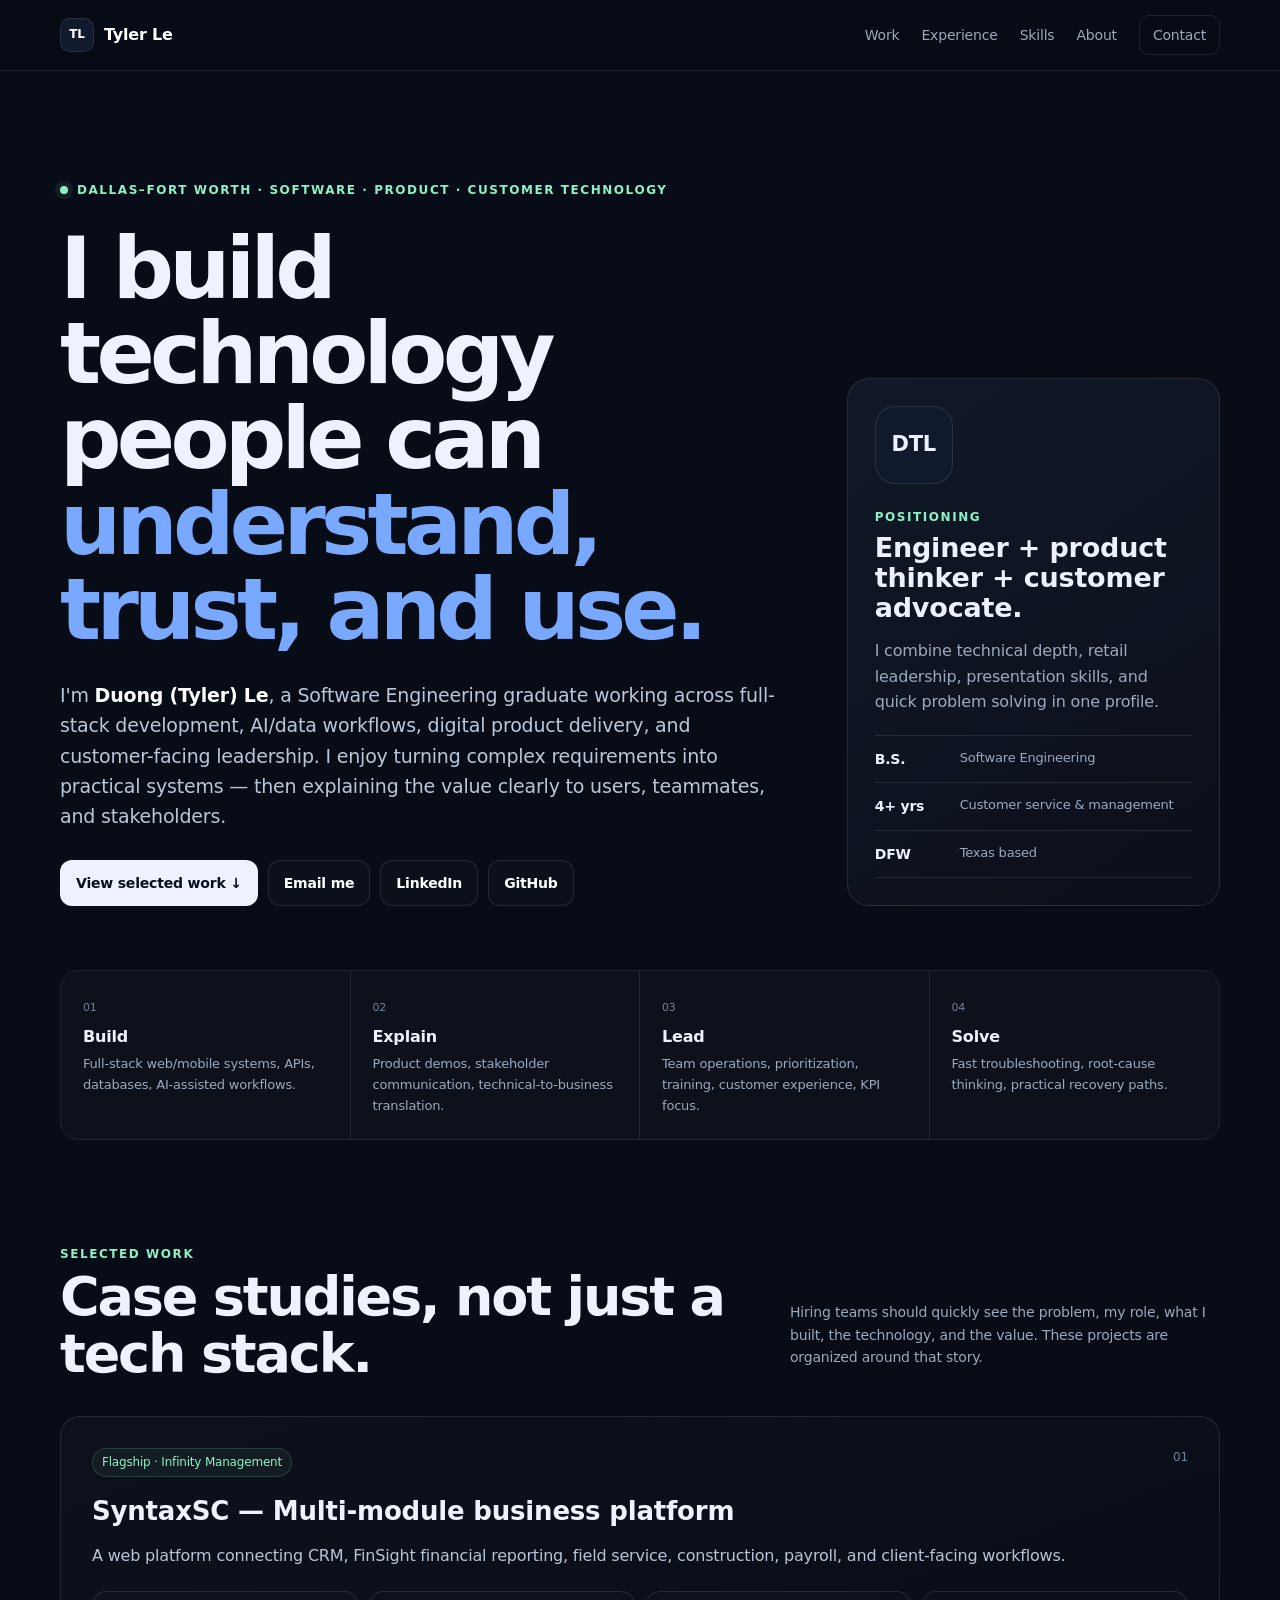
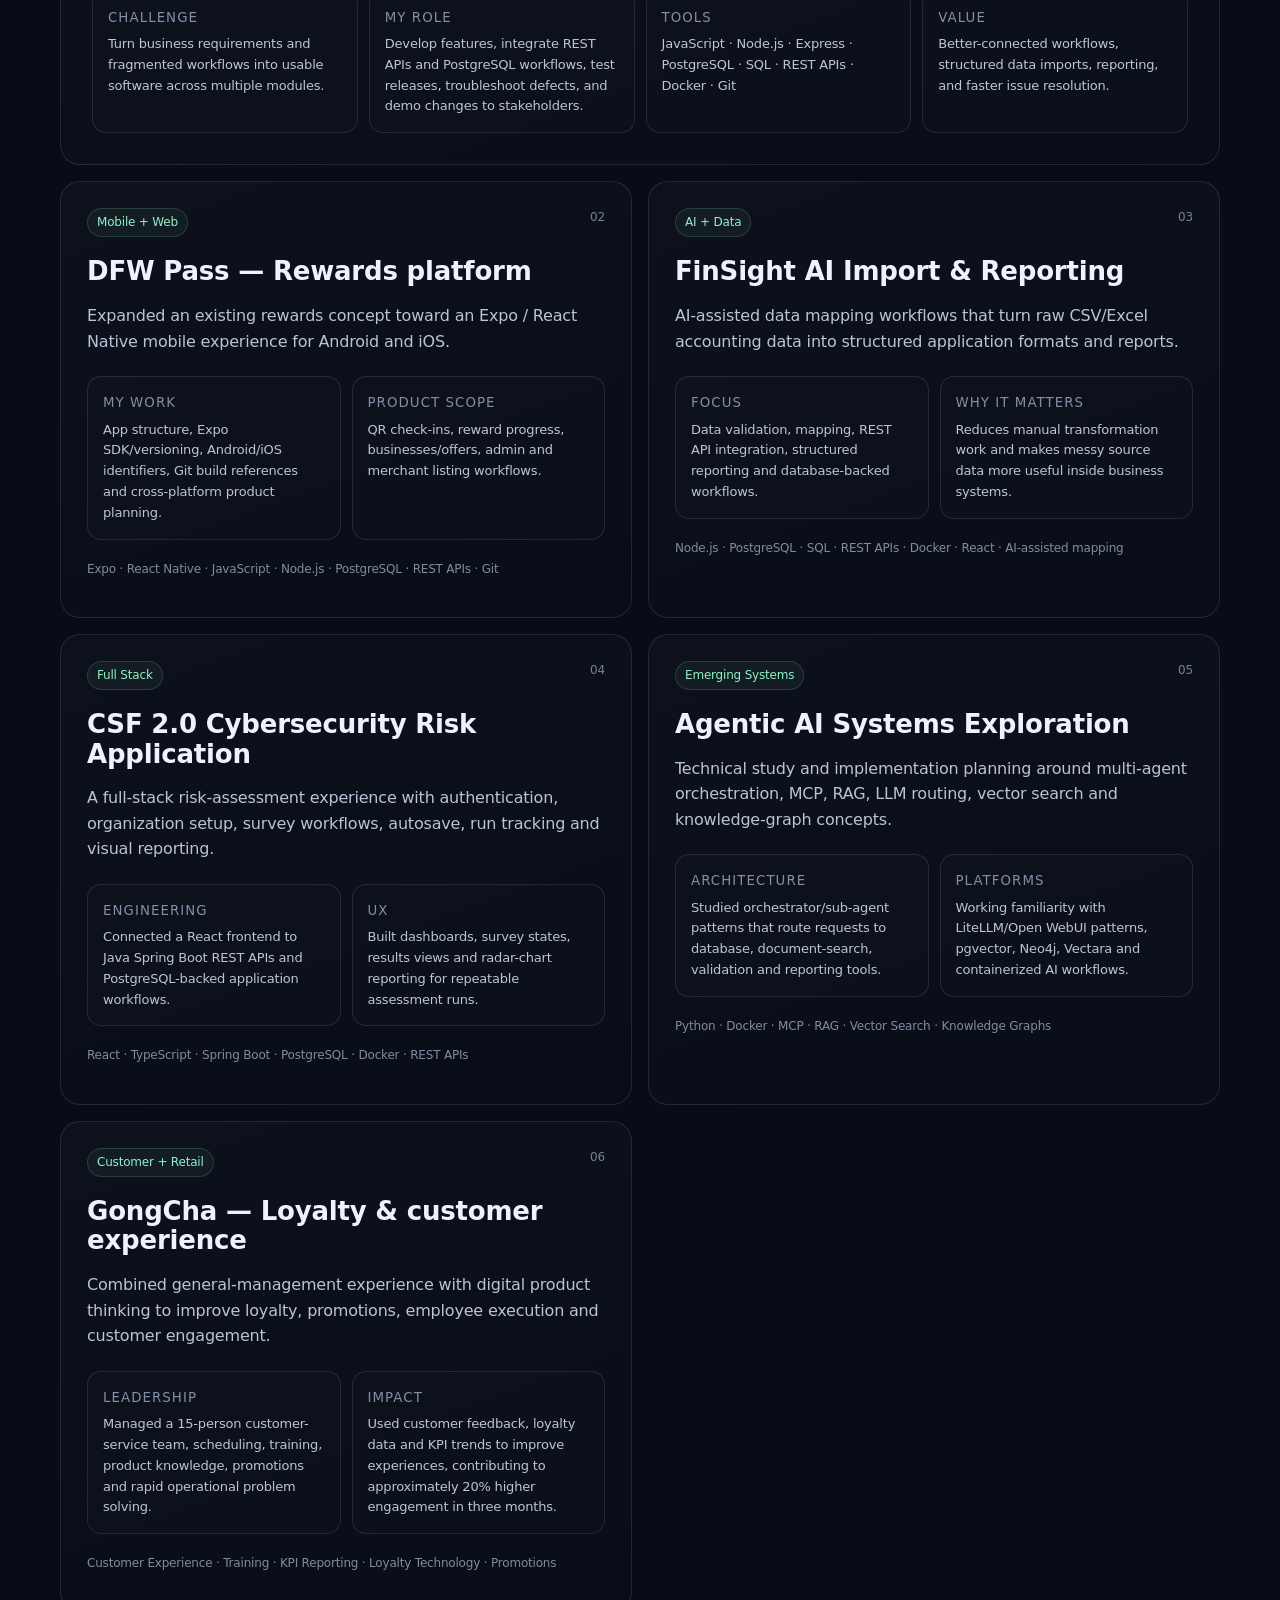
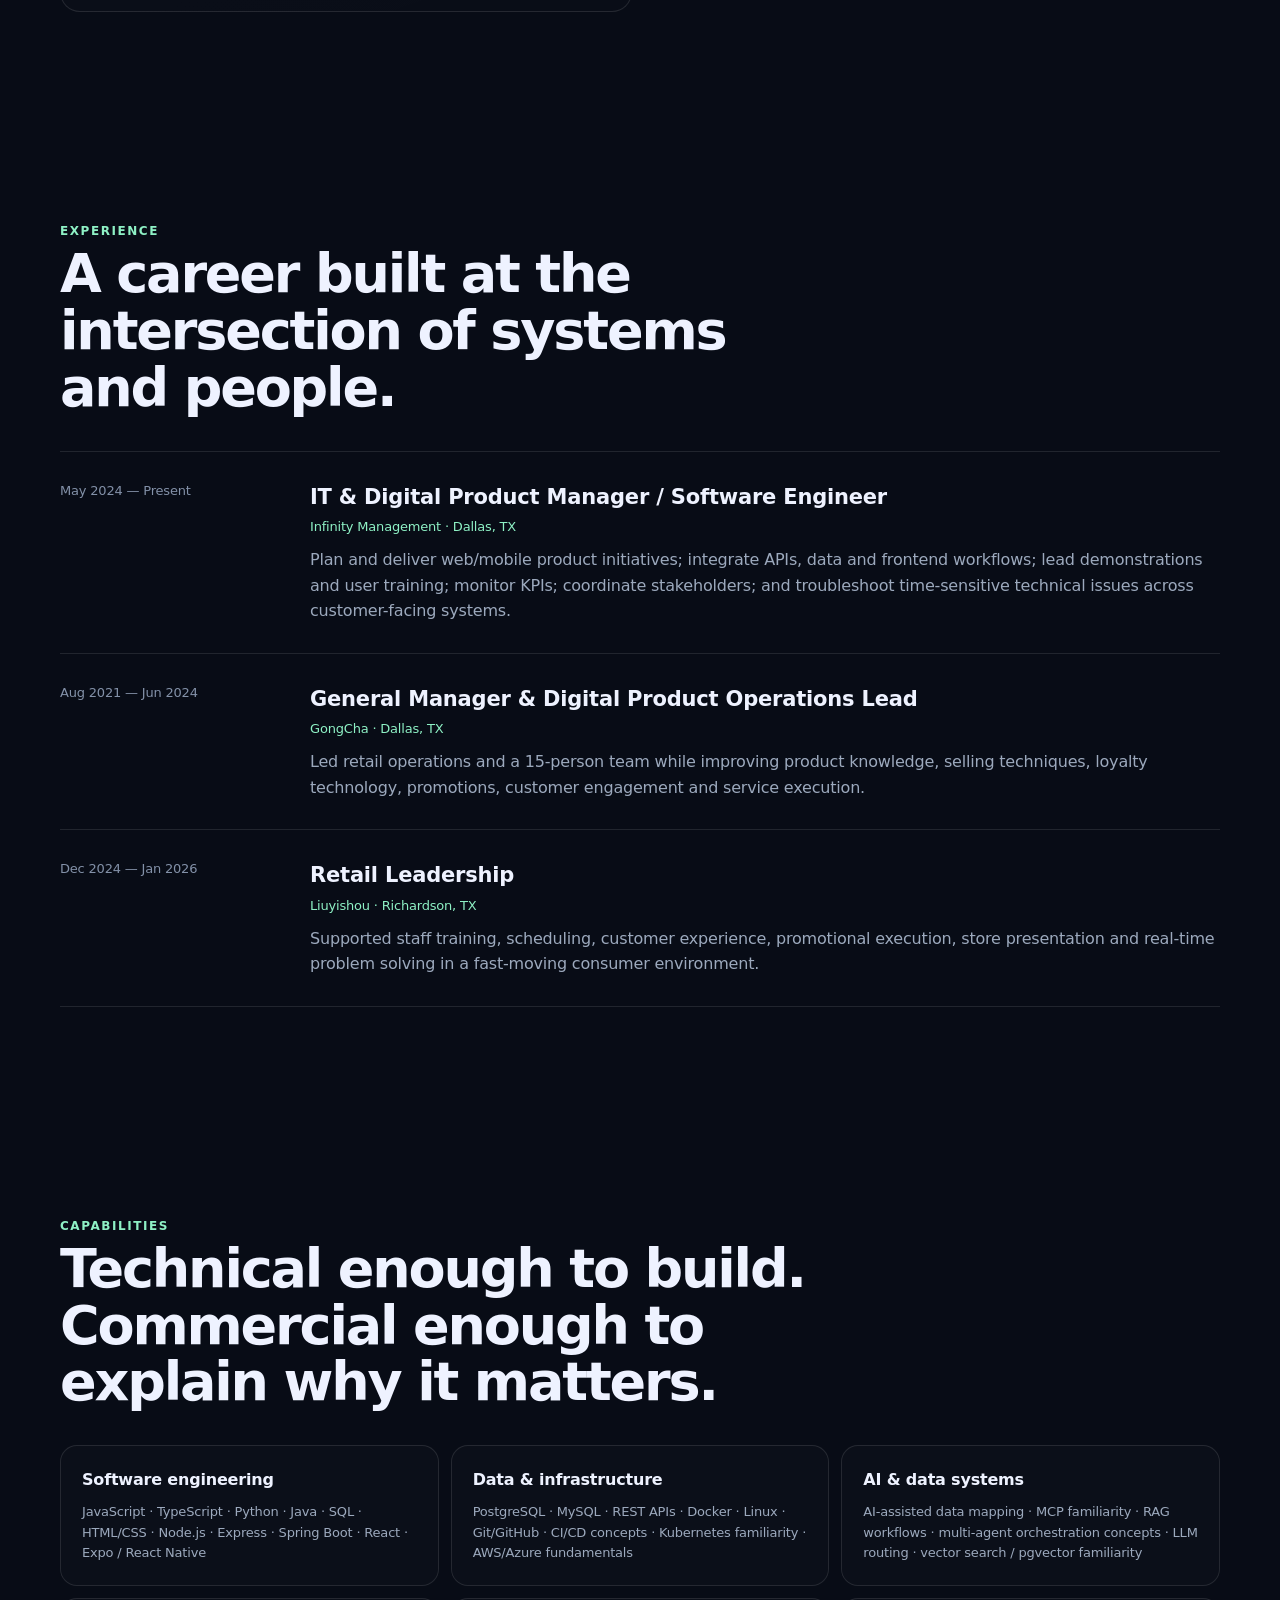
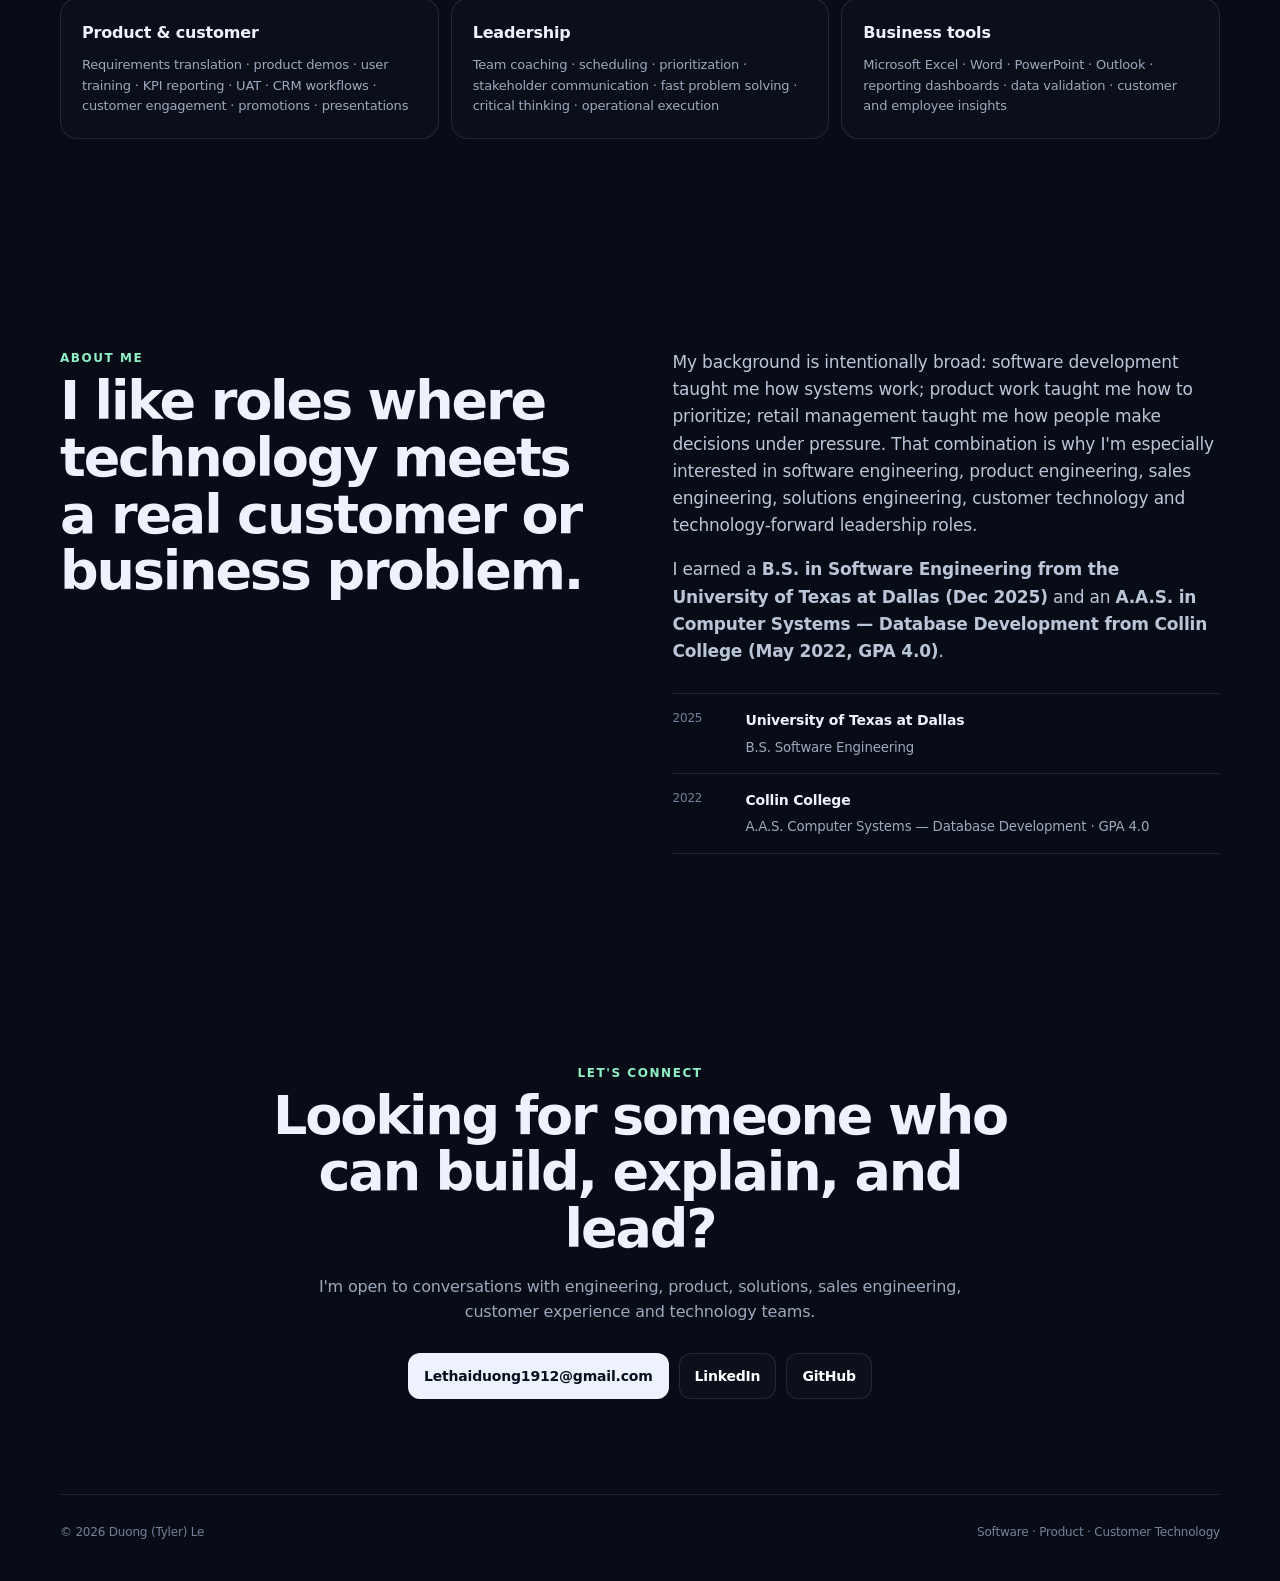
==== index.html @ a1447058 "Publish professional portfolio website" ====
<!doctype html>
<html lang="en">
<head>
<meta charset="utf-8">
<meta name="viewport" content="width=device-width,initial-scale=1">
<title>Duong (Tyler) Le | Software Engineer · Product · Customer Technology</title>
<meta name="description" content="Portfolio of Duong (Tyler) Le — software engineer and digital product leader in Dallas–Fort Worth, combining full-stack engineering, AI/data systems, product thinking, and customer-facing leadership.">
<meta name="theme-color" content="#080c16">
<meta property="og:title" content="Duong (Tyler) Le | Software Engineer · Product · Customer Technology">
<meta property="og:description" content="I build useful software, translate technology into customer value, and lead through fast-moving problems.">
<meta property="og:type" content="website">
<meta property="og:url" content="https://lethaiduong-dev.github.io/">
<link rel="canonical" href="https://lethaiduong-dev.github.io/">
<style>
:root{--bg:#080c16;--card:#0f1627;--text:#eef2ff;--muted:#9ca9bd;--line:rgba(255,255,255,.1);--blue:#79a8ff;--green:#8ef1c5;--max:1160px}*{box-sizing:border-box}html{scroll-behavior:smooth}body{margin:0;background:var(--bg);color:var(--text);font-family:Inter,ui-sans-serif,system-ui,-apple-system,BlinkMacSystemFont,"Segoe UI",sans-serif;line-height:1.6;letter-spacing:-.012em}.shell{width:min(var(--max),calc(100% - 40px));margin:auto}.navwrap{position:sticky;top:0;z-index:10;background:rgba(8,12,22,.82);backdrop-filter:blur(18px);border-bottom:1px solid var(--line)}nav{height:70px;display:flex;align-items:center;justify-content:space-between}.brand{display:flex;align-items:center;gap:10px;color:#fff;text-decoration:none;font-weight:800}.mark{display:grid;place-items:center;width:34px;height:34px;border:1px solid var(--line);border-radius:10px;background:#111a2d;font-size:12px}.links{display:flex;gap:22px;align-items:center}.links a{color:var(--muted);text-decoration:none;font-size:14px}.links a:hover{color:#fff}.contactlink{border:1px solid var(--line);padding:8px 13px;border-radius:10px}.hero{padding:110px 0 64px}.eyebrow,.kicker{font-size:12px;text-transform:uppercase;letter-spacing:.13em;color:var(--green);font-weight:800}.dot{display:inline-block;width:8px;height:8px;border-radius:50%;background:var(--green);margin-right:9px;box-shadow:0 0 0 5px rgba(142,241,197,.08)}.heroGrid{display:grid;grid-template-columns:1.45fr .75fr;gap:65px;align-items:end;margin-top:26px}h1{font-size:clamp(48px,7vw,86px);line-height:.99;letter-spacing:-.055em;margin:0 0 28px}h1 span{color:var(--blue)}.lede{font-size:19px;color:#bbc7d8;max-width:760px}.lede strong{color:#fff}.actions{display:flex;flex-wrap:wrap;gap:10px;margin-top:28px}.btn{display:inline-flex;align-items:center;padding:11px 15px;border:1px solid var(--line);border-radius:12px;color:#fff;text-decoration:none;font-size:14px;font-weight:700;background:rgba(255,255,255,.02)}.btn:hover{transform:translateY(-2px);border-color:rgba(255,255,255,.25)}.primary{background:#eef2ff;color:#07101e}.profile{padding:27px;border:1px solid var(--line);border-radius:22px;background:linear-gradient(145deg,rgba(121,168,255,.08),rgba(255,255,255,.015))}.mono{width:78px;height:78px;display:grid;place-items:center;border:1px solid var(--line);border-radius:20px;background:#111a2d;font-size:21px;font-weight:900;margin-bottom:24px}.profile h2{font-size:27px;line-height:1.1;margin:6px 0 10px}.profile p{color:var(--muted)}.stats{margin-top:20px;border-top:1px solid var(--line)}.stats div{display:grid;grid-template-columns:85px 1fr;padding:12px 0;border-bottom:1px solid var(--line)}.stats strong{font-size:14px}.stats span{font-size:13px;color:var(--muted)}.proof{display:grid;grid-template-columns:repeat(4,1fr);border:1px solid var(--line);border-radius:18px;overflow:hidden}.proof div{padding:22px;border-right:1px solid var(--line);background:rgba(255,255,255,.018)}.proof div:last-child{border-right:0}.proof b{display:block;margin:5px 0}.proof p{margin:0;color:var(--muted);font-size:13px}.num{color:#72819a;font-size:11px}.section{padding:105px 0}.head{display:flex;justify-content:space-between;align-items:end;gap:40px;margin-bottom:34px}.head h2,.about h2,.cta h2{font-size:clamp(34px,4.5vw,54px);line-height:1.05;letter-spacing:-.04em;margin:5px 0 0;max-width:780px}.head>p{max-width:430px;color:var(--muted);font-size:14px}.projects{display:grid;grid-template-columns:repeat(2,1fr);gap:16px}.project{border:1px solid var(--line);border-radius:20px;padding:26px;background:linear-gradient(160deg,rgba(255,255,255,.025),rgba(255,255,255,.008))}.project.featured{grid-column:span 2;padding:31px}.ptop{display:flex;justify-content:space-between;color:#72819a;font-size:12px}.badge{color:var(--green);border:1px solid rgba(142,241,197,.16);background:rgba(142,241,197,.05);padding:4px 9px;border-radius:999px}.project h3{font-size:26px;line-height:1.14;margin:20px 0 9px}.project>p{color:#b8c4d7}.case{display:grid;grid-template-columns:repeat(4,1fr);gap:11px;margin-top:22px}.case.two{grid-template-columns:repeat(2,1fr)}.case div{border:1px solid var(--line);border-radius:14px;padding:15px;background:rgba(255,255,255,.012)}.case small{display:block;color:#8190a7;text-transform:uppercase;letter-spacing:.08em;margin-bottom:6px}.case p{font-size:13px;color:#bac6d8;margin:0}.stack{font-size:12px!important;color:#7f8ca0!important;margin-top:20px}.timeline{border-top:1px solid var(--line)}.timeline article{display:grid;grid-template-columns:220px 1fr;gap:30px;padding:29px 0;border-bottom:1px solid var(--line)}.date{font-size:13px;color:#8391a8}.role h3{font-size:21px;margin:0 0 3px}.company{color:var(--green)!important;margin:0 0 9px!important;font-size:13px}.role p{color:var(--muted);margin:0}.skillgrid{display:grid;grid-template-columns:repeat(3,1fr);gap:12px}.skill{padding:21px;border:1px solid var(--line);border-radius:17px;background:rgba(255,255,255,.015)}.skill h3{margin:0 0 9px;font-size:16px}.skill p{margin:0;color:var(--muted);font-size:13px}.about{display:grid;grid-template-columns:1fr 1fr;gap:65px}.aboutcopy>p{font-size:17px;color:#bac6d8;margin-top:0}.edu{margin-top:28px;border-top:1px solid var(--line)}.edu div{display:grid;grid-template-columns:58px 1fr;gap:5px 15px;padding:15px 0;border-bottom:1px solid var(--line)}.edu span{grid-row:span 2;color:#72819a;font-size:12px}.edu strong{font-size:14px}.edu small{color:var(--muted)}.cta{text-align:center;padding-bottom:95px}.cta h2{margin-left:auto;margin-right:auto}.cta>p{max-width:650px;margin-left:auto;margin-right:auto;color:var(--muted)}.center{justify-content:center}.footer{display:flex;justify-content:space-between;padding:28px 0 38px;border-top:1px solid var(--line);font-size:12px;color:#748197}@media(max-width:900px){.heroGrid,.about{grid-template-columns:1fr}.proof{grid-template-columns:repeat(2,1fr)}.projects,.skillgrid{grid-template-columns:1fr}.project.featured{grid-column:auto}.case{grid-template-columns:repeat(2,1fr)}.head{display:block}.head>p{margin-top:14px}.timeline article{grid-template-columns:1fr}}@media(max-width:650px){.shell{width:calc(100% - 26px)}.links a:not(.contactlink){display:none}.hero{padding:75px 0 42px}.proof{grid-template-columns:1fr}.proof div{border-right:0;border-bottom:1px solid var(--line)}.section{padding:75px 0}.case,.case.two{grid-template-columns:1fr}.project,.project.featured{padding:21px}.footer{display:block}.footer span{display:block;margin-top:5px}}
</style>
<script type="application/ld+json">{"@context":"https://schema.org","@type":"Person","name":"Duong Tyler Le","alternateName":"Tyler Le","jobTitle":"Software Engineer and Digital Product Leader","email":"mailto:Lethaiduong1912@gmail.com","telephone":"+1-469-268-0681","alumniOf":[{"@type":"CollegeOrUniversity","name":"University of Texas at Dallas"},{"@type":"CollegeOrUniversity","name":"Collin College"}],"sameAs":["https://www.linkedin.com/in/duongle1912","https://github.com/lethaiduong-dev"]}</script>
</head>
<body>
<header class="navwrap"><nav class="shell"><a class="brand" href="#top"><span class="mark">TL</span>Tyler Le</a><div class="links"><a href="#work">Work</a><a href="#experience">Experience</a><a href="#skills">Skills</a><a href="#about">About</a><a class="contactlink" href="mailto:Lethaiduong1912@gmail.com">Contact</a></div></nav></header>
<main id="top">
<section class="hero shell"><div class="eyebrow"><span class="dot"></span>Dallas–Fort Worth · Software · Product · Customer Technology</div><div class="heroGrid"><div><h1>I build technology people can <span>understand, trust, and use.</span></h1><p class="lede">I'm <strong>Duong (Tyler) Le</strong>, a Software Engineering graduate working across full-stack development, AI/data workflows, digital product delivery, and customer-facing leadership. I enjoy turning complex requirements into practical systems — then explaining the value clearly to users, teammates, and stakeholders.</p><div class="actions"><a class="btn primary" href="#work">View selected work ↓</a><a class="btn" href="mailto:Lethaiduong1912@gmail.com">Email me</a><a class="btn" href="https://www.linkedin.com/in/duongle1912" target="_blank" rel="noreferrer">LinkedIn</a><a class="btn" href="https://github.com/lethaiduong-dev" target="_blank" rel="noreferrer">GitHub</a></div></div><aside class="profile"><div class="mono">DTL</div><div class="kicker">Positioning</div><h2>Engineer + product thinker + customer advocate.</h2><p>I combine technical depth, retail leadership, presentation skills, and quick problem solving in one profile.</p><div class="stats"><div><strong>B.S.</strong><span>Software Engineering</span></div><div><strong>4+ yrs</strong><span>Customer service & management</span></div><div><strong>DFW</strong><span>Texas based</span></div></div></aside></div></section>
<section class="proof shell"><div><span class="num">01</span><b>Build</b><p>Full-stack web/mobile systems, APIs, databases, AI-assisted workflows.</p></div><div><span class="num">02</span><b>Explain</b><p>Product demos, stakeholder communication, technical-to-business translation.</p></div><div><span class="num">03</span><b>Lead</b><p>Team operations, prioritization, training, customer experience, KPI focus.</p></div><div><span class="num">04</span><b>Solve</b><p>Fast troubleshooting, root-cause thinking, practical recovery paths.</p></div></section>
<section id="work" class="section shell"><div class="head"><div><div class="kicker">Selected work</div><h2>Case studies, not just a tech stack.</h2></div><p>Hiring teams should quickly see the problem, my role, what I built, the technology, and the value. These projects are organized around that story.</p></div><div class="projects">
<article class="project featured"><div class="ptop"><span class="badge">Flagship · Infinity Management</span><span>01</span></div><h3>SyntaxSC — Multi-module business platform</h3><p>A web platform connecting CRM, FinSight financial reporting, field service, construction, payroll, and client-facing workflows.</p><div class="case"><div><small>Challenge</small><p>Turn business requirements and fragmented workflows into usable software across multiple modules.</p></div><div><small>My role</small><p>Develop features, integrate REST APIs and PostgreSQL workflows, test releases, troubleshoot defects, and demo changes to stakeholders.</p></div><div><small>Tools</small><p>JavaScript · Node.js · Express · PostgreSQL · SQL · REST APIs · Docker · Git</p></div><div><small>Value</small><p>Better-connected workflows, structured data imports, reporting, and faster issue resolution.</p></div></div></article>
<article class="project"><div class="ptop"><span class="badge">Mobile + Web</span><span>02</span></div><h3>DFW Pass — Rewards platform</h3><p>Expanded an existing rewards concept toward an Expo / React Native mobile experience for Android and iOS.</p><div class="case two"><div><small>My work</small><p>App structure, Expo SDK/versioning, Android/iOS identifiers, Git build references and cross-platform product planning.</p></div><div><small>Product scope</small><p>QR check-ins, reward progress, businesses/offers, admin and merchant listing workflows.</p></div></div><p class="stack">Expo · React Native · JavaScript · Node.js · PostgreSQL · REST APIs · Git</p></article>
<article class="project"><div class="ptop"><span class="badge">AI + Data</span><span>03</span></div><h3>FinSight AI Import & Reporting</h3><p>AI-assisted data mapping workflows that turn raw CSV/Excel accounting data into structured application formats and reports.</p><div class="case two"><div><small>Focus</small><p>Data validation, mapping, REST API integration, structured reporting and database-backed workflows.</p></div><div><small>Why it matters</small><p>Reduces manual transformation work and makes messy source data more useful inside business systems.</p></div></div><p class="stack">Node.js · PostgreSQL · SQL · REST APIs · Docker · React · AI-assisted mapping</p></article>
<article class="project"><div class="ptop"><span class="badge">Full Stack</span><span>04</span></div><h3>CSF 2.0 Cybersecurity Risk Application</h3><p>A full-stack risk-assessment experience with authentication, organization setup, survey workflows, autosave, run tracking and visual reporting.</p><div class="case two"><div><small>Engineering</small><p>Connected a React frontend to Java Spring Boot REST APIs and PostgreSQL-backed application workflows.</p></div><div><small>UX</small><p>Built dashboards, survey states, results views and radar-chart reporting for repeatable assessment runs.</p></div></div><p class="stack">React · TypeScript · Spring Boot · PostgreSQL · Docker · REST APIs</p></article>
<article class="project"><div class="ptop"><span class="badge">Emerging Systems</span><span>05</span></div><h3>Agentic AI Systems Exploration</h3><p>Technical study and implementation planning around multi-agent orchestration, MCP, RAG, LLM routing, vector search and knowledge-graph concepts.</p><div class="case two"><div><small>Architecture</small><p>Studied orchestrator/sub-agent patterns that route requests to database, document-search, validation and reporting tools.</p></div><div><small>Platforms</small><p>Working familiarity with LiteLLM/Open WebUI patterns, pgvector, Neo4j, Vectara and containerized AI workflows.</p></div></div><p class="stack">Python · Docker · MCP · RAG · Vector Search · Knowledge Graphs</p></article>
<article class="project"><div class="ptop"><span class="badge">Customer + Retail</span><span>06</span></div><h3>GongCha — Loyalty & customer experience</h3><p>Combined general-management experience with digital product thinking to improve loyalty, promotions, employee execution and customer engagement.</p><div class="case two"><div><small>Leadership</small><p>Managed a 15-person customer-service team, scheduling, training, product knowledge, promotions and rapid operational problem solving.</p></div><div><small>Impact</small><p>Used customer feedback, loyalty data and KPI trends to improve experiences, contributing to approximately 20% higher engagement in three months.</p></div></div><p class="stack">Customer Experience · Training · KPI Reporting · Loyalty Technology · Promotions</p></article>
</div></section>
<section id="experience" class="section shell"><div class="head"><div><div class="kicker">Experience</div><h2>A career built at the intersection of systems and people.</h2></div></div><div class="timeline"><article><div class="date">May 2024 — Present</div><div class="role"><h3>IT & Digital Product Manager / Software Engineer</h3><p class="company">Infinity Management · Dallas, TX</p><p>Plan and deliver web/mobile product initiatives; integrate APIs, data and frontend workflows; lead demonstrations and user training; monitor KPIs; coordinate stakeholders; and troubleshoot time-sensitive technical issues across customer-facing systems.</p></div></article><article><div class="date">Aug 2021 — Jun 2024</div><div class="role"><h3>General Manager & Digital Product Operations Lead</h3><p class="company">GongCha · Dallas, TX</p><p>Led retail operations and a 15-person team while improving product knowledge, selling techniques, loyalty technology, promotions, customer engagement and service execution.</p></div></article><article><div class="date">Dec 2024 — Jan 2026</div><div class="role"><h3>Retail Leadership</h3><p class="company">Liuyishou · Richardson, TX</p><p>Supported staff training, scheduling, customer experience, promotional execution, store presentation and real-time problem solving in a fast-moving consumer environment.</p></div></article></div></section>
<section id="skills" class="section shell"><div class="head"><div><div class="kicker">Capabilities</div><h2>Technical enough to build. Commercial enough to explain why it matters.</h2></div></div><div class="skillgrid"><div class="skill"><h3>Software engineering</h3><p>JavaScript · TypeScript · Python · Java · SQL · HTML/CSS · Node.js · Express · Spring Boot · React · Expo / React Native</p></div><div class="skill"><h3>Data & infrastructure</h3><p>PostgreSQL · MySQL · REST APIs · Docker · Linux · Git/GitHub · CI/CD concepts · Kubernetes familiarity · AWS/Azure fundamentals</p></div><div class="skill"><h3>AI & data systems</h3><p>AI-assisted data mapping · MCP familiarity · RAG workflows · multi-agent orchestration concepts · LLM routing · vector search / pgvector familiarity</p></div><div class="skill"><h3>Product & customer</h3><p>Requirements translation · product demos · user training · KPI reporting · UAT · CRM workflows · customer engagement · promotions · presentations</p></div><div class="skill"><h3>Leadership</h3><p>Team coaching · scheduling · prioritization · stakeholder communication · fast problem solving · critical thinking · operational execution</p></div><div class="skill"><h3>Business tools</h3><p>Microsoft Excel · Word · PowerPoint · Outlook · reporting dashboards · data validation · customer and employee insights</p></div></div></section>
<section id="about" class="section shell about"><div><div class="kicker">About me</div><h2>I like roles where technology meets a real customer or business problem.</h2></div><div class="aboutcopy"><p>My background is intentionally broad: software development taught me how systems work; product work taught me how to prioritize; retail management taught me how people make decisions under pressure. That combination is why I'm especially interested in software engineering, product engineering, sales engineering, solutions engineering, customer technology and technology-forward leadership roles.</p><p>I earned a <strong>B.S. in Software Engineering from the University of Texas at Dallas (Dec 2025)</strong> and an <strong>A.A.S. in Computer Systems — Database Development from Collin College (May 2022, GPA 4.0)</strong>.</p><div class="edu"><div><span>2025</span><strong>University of Texas at Dallas</strong><small>B.S. Software Engineering</small></div><div><span>2022</span><strong>Collin College</strong><small>A.A.S. Computer Systems — Database Development · GPA 4.0</small></div></div></div></section>
<section class="section shell cta"><div class="kicker">Let's connect</div><h2>Looking for someone who can build, explain, and lead?</h2><p>I'm open to conversations with engineering, product, solutions, sales engineering, customer experience and technology teams.</p><div class="actions center"><a class="btn primary" href="mailto:Lethaiduong1912@gmail.com">Lethaiduong1912@gmail.com</a><a class="btn" href="https://www.linkedin.com/in/duongle1912" target="_blank" rel="noreferrer">LinkedIn</a><a class="btn" href="https://github.com/lethaiduong-dev" target="_blank" rel="noreferrer">GitHub</a></div></section>
</main><footer class="footer shell"><span>© 2026 Duong (Tyler) Le</span><span>Software · Product · Customer Technology</span></footer>
</body></html>
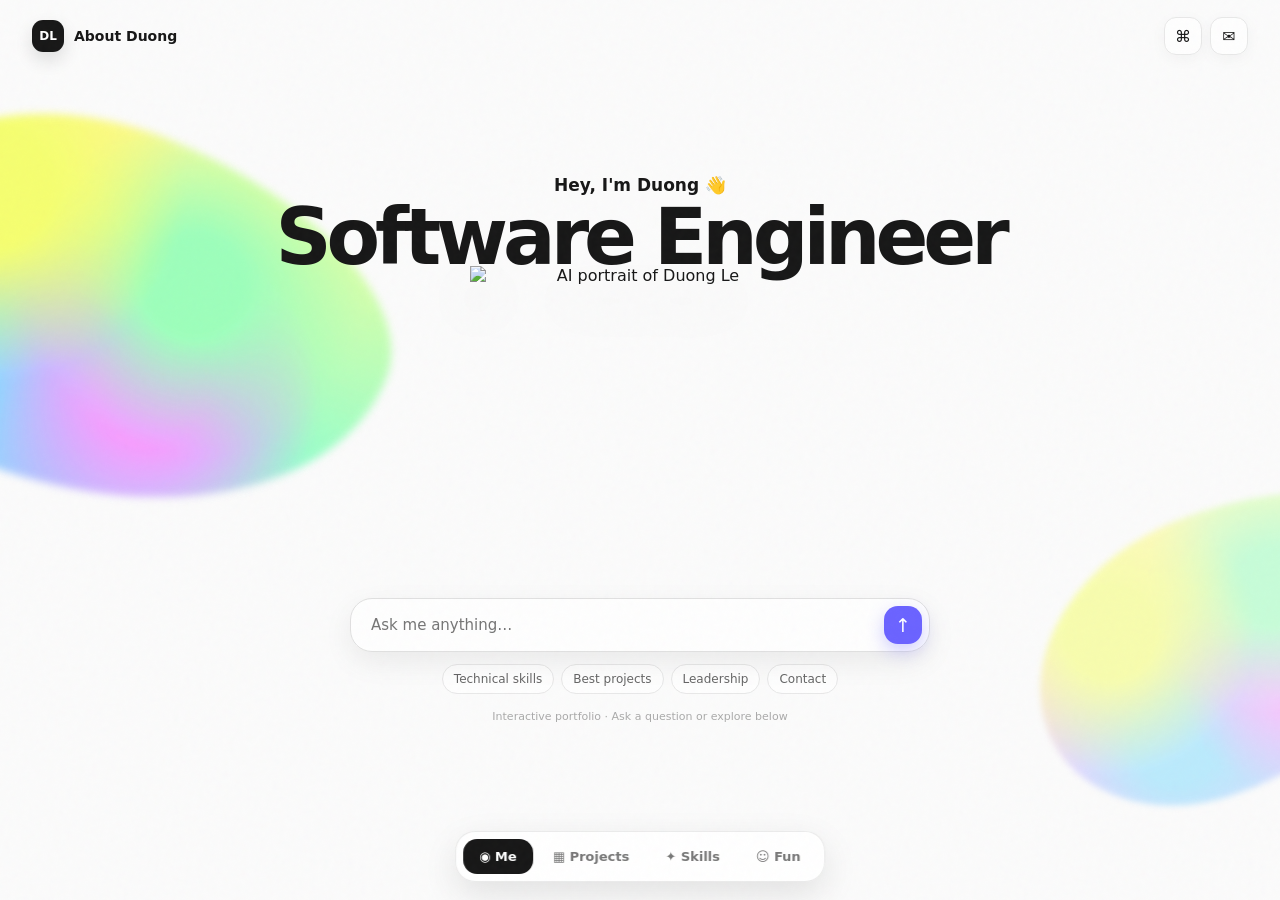
==== commit d8dddc5c: "Redesign portfolio as interactive AI-native experience" ====
--- a/index.html
+++ b/index.html
@@ -1,37 +1,46 @@
 <!doctype html>
 <html lang="en">
 <head>
-<meta charset="utf-8">
-<meta name="viewport" content="width=device-width,initial-scale=1">
-<title>Duong (Tyler) Le | Software Engineer · Product · Customer Technology</title>
-<meta name="description" content="Portfolio of Duong (Tyler) Le — software engineer and digital product leader in Dallas–Fort Worth, combining full-stack engineering, AI/data systems, product thinking, and customer-facing leadership.">
-<meta name="theme-color" content="#080c16">
-<meta property="og:title" content="Duong (Tyler) Le | Software Engineer · Product · Customer Technology">
-<meta property="og:description" content="I build useful software, translate technology into customer value, and lead through fast-moving problems.">
-<meta property="og:type" content="website">
-<meta property="og:url" content="https://lethaiduong-dev.github.io/">
-<link rel="canonical" href="https://lethaiduong-dev.github.io/">
+<meta charset="utf-8" />
+<meta name="viewport" content="width=device-width,initial-scale=1" />
+<title>Duong (Tyler) Le — Software Engineer</title>
+<meta name="description" content="Interactive portfolio of Duong (Tyler) Le — software engineer, product builder and customer-technology leader in Dallas–Fort Worth." />
+<meta name="theme-color" content="#fbfbfb" />
+<meta property="og:title" content="Hey, I'm Duong — Software Engineer" />
+<meta property="og:description" content="Ask about my projects, skills, experience, product work and background." />
+<meta property="og:type" content="website" />
+<meta property="og:url" content="https://lethaiduong-dev.github.io/" />
+<link rel="canonical" href="https://lethaiduong-dev.github.io/" />
 <style>
-:root{--bg:#080c16;--card:#0f1627;--text:#eef2ff;--muted:#9ca9bd;--line:rgba(255,255,255,.1);--blue:#79a8ff;--green:#8ef1c5;--max:1160px}*{box-sizing:border-box}html{scroll-behavior:smooth}body{margin:0;background:var(--bg);color:var(--text);font-family:Inter,ui-sans-serif,system-ui,-apple-system,BlinkMacSystemFont,"Segoe UI",sans-serif;line-height:1.6;letter-spacing:-.012em}.shell{width:min(var(--max),calc(100% - 40px));margin:auto}.navwrap{position:sticky;top:0;z-index:10;background:rgba(8,12,22,.82);backdrop-filter:blur(18px);border-bottom:1px solid var(--line)}nav{height:70px;display:flex;align-items:center;justify-content:space-between}.brand{display:flex;align-items:center;gap:10px;color:#fff;text-decoration:none;font-weight:800}.mark{display:grid;place-items:center;width:34px;height:34px;border:1px solid var(--line);border-radius:10px;background:#111a2d;font-size:12px}.links{display:flex;gap:22px;align-items:center}.links a{color:var(--muted);text-decoration:none;font-size:14px}.links a:hover{color:#fff}.contactlink{border:1px solid var(--line);padding:8px 13px;border-radius:10px}.hero{padding:110px 0 64px}.eyebrow,.kicker{font-size:12px;text-transform:uppercase;letter-spacing:.13em;color:var(--green);font-weight:800}.dot{display:inline-block;width:8px;height:8px;border-radius:50%;background:var(--green);margin-right:9px;box-shadow:0 0 0 5px rgba(142,241,197,.08)}.heroGrid{display:grid;grid-template-columns:1.45fr .75fr;gap:65px;align-items:end;margin-top:26px}h1{font-size:clamp(48px,7vw,86px);line-height:.99;letter-spacing:-.055em;margin:0 0 28px}h1 span{color:var(--blue)}.lede{font-size:19px;color:#bbc7d8;max-width:760px}.lede strong{color:#fff}.actions{display:flex;flex-wrap:wrap;gap:10px;margin-top:28px}.btn{display:inline-flex;align-items:center;padding:11px 15px;border:1px solid var(--line);border-radius:12px;color:#fff;text-decoration:none;font-size:14px;font-weight:700;background:rgba(255,255,255,.02)}.btn:hover{transform:translateY(-2px);border-color:rgba(255,255,255,.25)}.primary{background:#eef2ff;color:#07101e}.profile{padding:27px;border:1px solid var(--line);border-radius:22px;background:linear-gradient(145deg,rgba(121,168,255,.08),rgba(255,255,255,.015))}.mono{width:78px;height:78px;display:grid;place-items:center;border:1px solid var(--line);border-radius:20px;background:#111a2d;font-size:21px;font-weight:900;margin-bottom:24px}.profile h2{font-size:27px;line-height:1.1;margin:6px 0 10px}.profile p{color:var(--muted)}.stats{margin-top:20px;border-top:1px solid var(--line)}.stats div{display:grid;grid-template-columns:85px 1fr;padding:12px 0;border-bottom:1px solid var(--line)}.stats strong{font-size:14px}.stats span{font-size:13px;color:var(--muted)}.proof{display:grid;grid-template-columns:repeat(4,1fr);border:1px solid var(--line);border-radius:18px;overflow:hidden}.proof div{padding:22px;border-right:1px solid var(--line);background:rgba(255,255,255,.018)}.proof div:last-child{border-right:0}.proof b{display:block;margin:5px 0}.proof p{margin:0;color:var(--muted);font-size:13px}.num{color:#72819a;font-size:11px}.section{padding:105px 0}.head{display:flex;justify-content:space-between;align-items:end;gap:40px;margin-bottom:34px}.head h2,.about h2,.cta h2{font-size:clamp(34px,4.5vw,54px);line-height:1.05;letter-spacing:-.04em;margin:5px 0 0;max-width:780px}.head>p{max-width:430px;color:var(--muted);font-size:14px}.projects{display:grid;grid-template-columns:repeat(2,1fr);gap:16px}.project{border:1px solid var(--line);border-radius:20px;padding:26px;background:linear-gradient(160deg,rgba(255,255,255,.025),rgba(255,255,255,.008))}.project.featured{grid-column:span 2;padding:31px}.ptop{display:flex;justify-content:space-between;color:#72819a;font-size:12px}.badge{color:var(--green);border:1px solid rgba(142,241,197,.16);background:rgba(142,241,197,.05);padding:4px 9px;border-radius:999px}.project h3{font-size:26px;line-height:1.14;margin:20px 0 9px}.project>p{color:#b8c4d7}.case{display:grid;grid-template-columns:repeat(4,1fr);gap:11px;margin-top:22px}.case.two{grid-template-columns:repeat(2,1fr)}.case div{border:1px solid var(--line);border-radius:14px;padding:15px;background:rgba(255,255,255,.012)}.case small{display:block;color:#8190a7;text-transform:uppercase;letter-spacing:.08em;margin-bottom:6px}.case p{font-size:13px;color:#bac6d8;margin:0}.stack{font-size:12px!important;color:#7f8ca0!important;margin-top:20px}.timeline{border-top:1px solid var(--line)}.timeline article{display:grid;grid-template-columns:220px 1fr;gap:30px;padding:29px 0;border-bottom:1px solid var(--line)}.date{font-size:13px;color:#8391a8}.role h3{font-size:21px;margin:0 0 3px}.company{color:var(--green)!important;margin:0 0 9px!important;font-size:13px}.role p{color:var(--muted);margin:0}.skillgrid{display:grid;grid-template-columns:repeat(3,1fr);gap:12px}.skill{padding:21px;border:1px solid var(--line);border-radius:17px;background:rgba(255,255,255,.015)}.skill h3{margin:0 0 9px;font-size:16px}.skill p{margin:0;color:var(--muted);font-size:13px}.about{display:grid;grid-template-columns:1fr 1fr;gap:65px}.aboutcopy>p{font-size:17px;color:#bac6d8;margin-top:0}.edu{margin-top:28px;border-top:1px solid var(--line)}.edu div{display:grid;grid-template-columns:58px 1fr;gap:5px 15px;padding:15px 0;border-bottom:1px solid var(--line)}.edu span{grid-row:span 2;color:#72819a;font-size:12px}.edu strong{font-size:14px}.edu small{color:var(--muted)}.cta{text-align:center;padding-bottom:95px}.cta h2{margin-left:auto;margin-right:auto}.cta>p{max-width:650px;margin-left:auto;margin-right:auto;color:var(--muted)}.center{justify-content:center}.footer{display:flex;justify-content:space-between;padding:28px 0 38px;border-top:1px solid var(--line);font-size:12px;color:#748197}@media(max-width:900px){.heroGrid,.about{grid-template-columns:1fr}.proof{grid-template-columns:repeat(2,1fr)}.projects,.skillgrid{grid-template-columns:1fr}.project.featured{grid-column:auto}.case{grid-template-columns:repeat(2,1fr)}.head{display:block}.head>p{margin-top:14px}.timeline article{grid-template-columns:1fr}}@media(max-width:650px){.shell{width:calc(100% - 26px)}.links a:not(.contactlink){display:none}.hero{padding:75px 0 42px}.proof{grid-template-columns:1fr}.proof div{border-right:0;border-bottom:1px solid var(--line)}.section{padding:75px 0}.case,.case.two{grid-template-columns:1fr}.project,.project.featured{padding:21px}.footer{display:block}.footer span{display:block;margin-top:5px}}
+:root{--ink:#171717;--muted:#777;--line:#e8e8e8;--paper:#fbfbfb;--card:#fff;--accent:#6c5cff;--purple:#b75cff;--lime:#d8ff54;--shadow:0 26px 70px rgba(20,20,20,.10)}*{box-sizing:border-box}html,body{margin:0;min-height:100%;font-family:Inter,ui-sans-serif,system-ui,-apple-system,BlinkMacSystemFont,"Segoe UI",sans-serif;color:var(--ink);background:var(--paper)}button,input{font:inherit}a{color:inherit}.page{min-height:100vh;position:relative;overflow:hidden}.grain{position:fixed;inset:0;opacity:.025;pointer-events:none;z-index:20;background-image:url("data:image/svg+xml,%3Csvg viewBox='0 0 180 180' xmlns='http://www.w3.org/2000/svg'%3E%3Cfilter id='n'%3E%3CfeTurbulence type='fractalNoise' baseFrequency='.8' numOctaves='4' stitchTiles='stitch'/%3E%3C/filter%3E%3Crect width='100%25' height='100%25' filter='url(%23n)'/%3E%3C/svg%3E")}.aurora{position:absolute;width:560px;height:370px;border-radius:48% 52% 63% 37%/55% 38% 62% 45%;filter:blur(4px) saturate(115%);opacity:.82;z-index:0;pointer-events:none;background:radial-gradient(circle at 22% 30%,#f4ff67 0 12%,transparent 38%),radial-gradient(circle at 62% 34%,#95ffb5 0 12%,transparent 40%),radial-gradient(circle at 62% 65%,#ed8cff 0 13%,transparent 40%),radial-gradient(circle at 28% 75%,#79d4ff 0 12%,transparent 42%),conic-gradient(from 35deg,#f7ff94,#8cfac6,#a7b4ff,#f592ff,#fff189,#f7ff94);animation:float 12s ease-in-out infinite alternate}.aurora.a{left:-170px;top:130px;transform:rotate(22deg)}.aurora.b{right:-240px;bottom:70px;transform:rotate(-20deg) scale(.75);opacity:.45}@keyframes float{to{transform:translate(35px,-18px) rotate(34deg) scale(1.03)}}.topbar{height:72px;display:flex;align-items:center;justify-content:space-between;padding:0 32px;position:relative;z-index:5}.brand{display:flex;align-items:center;gap:10px;text-decoration:none;font-weight:760;font-size:14px}.logo{width:32px;height:32px;border-radius:11px;background:#171717;color:#fff;display:grid;place-items:center;font-size:12px;box-shadow:0 8px 18px rgba(0,0,0,.12)}.top-actions{display:flex;gap:8px}.iconbtn{width:38px;height:38px;border-radius:12px;border:1px solid var(--line);background:rgba(255,255,255,.78);display:grid;place-items:center;text-decoration:none;cursor:pointer;box-shadow:0 4px 16px rgba(0,0,0,.04)}.stage{position:relative;z-index:2;min-height:calc(100vh - 72px);display:flex;flex-direction:column;align-items:center;justify-content:center;padding:36px 18px 110px;text-align:center}.intro{font-size:17px;font-weight:630;margin:0 0 5px}.intro .wave{display:inline-block;animation:wave 2.3s ease-in-out infinite;transform-origin:70% 70%}@keyframes wave{0%,60%,100%{transform:rotate(0)}70%{transform:rotate(16deg)}80%{transform:rotate(-8deg)}90%{transform:rotate(10deg)}}h1{font-size:clamp(45px,7vw,78px);letter-spacing:-.065em;line-height:.96;margin:0;font-weight:820}.heroAvatar{width:min(340px,65vw);height:min(340px,65vw);object-fit:contain;margin:-8px auto -8px;filter:drop-shadow(0 25px 25px rgba(0,0,0,.12));animation:breathe 5s ease-in-out infinite}@keyframes breathe{50%{transform:translateY(-7px) rotate(.5deg)}}.askWrap{width:min(580px,92vw);position:relative}.ask{width:100%;border:1px solid #e0e0e0;border-radius:22px;background:rgba(255,255,255,.88);box-shadow:0 10px 30px rgba(0,0,0,.07);padding:17px 54px 17px 20px;outline:none;font-size:15px;transition:.2s}.ask:focus{border-color:#b9b1ff;box-shadow:0 14px 34px rgba(87,70,255,.13)}.send{position:absolute;right:8px;top:8px;width:38px;height:38px;border:0;border-radius:14px;background:#6b63ff;color:white;cursor:pointer;font-size:19px;box-shadow:0 7px 18px rgba(107,99,255,.3)}.chips{display:flex;gap:7px;justify-content:center;flex-wrap:wrap;margin:12px auto 0}.chip{border:1px solid var(--line);background:rgba(255,255,255,.82);border-radius:999px;padding:7px 11px;font-size:12px;color:#666;cursor:pointer}.chip:hover{border-color:#c8c3ff;color:#4c43d8}.dock{position:fixed;left:50%;bottom:18px;transform:translateX(-50%);z-index:10;padding:7px;border-radius:20px;border:1px solid rgba(0,0,0,.08);background:rgba(255,255,255,.86);backdrop-filter:blur(20px);display:flex;gap:4px;box-shadow:0 12px 35px rgba(0,0,0,.1)}.dock button{border:0;background:transparent;padding:10px 16px;border-radius:14px;color:#777;cursor:pointer;font-size:13px;font-weight:650;display:flex;align-items:center;gap:7px}.dock button.active,.dock button:hover{background:#171717;color:#fff}.panelBackdrop{position:fixed;inset:0;background:rgba(247,247,247,.72);backdrop-filter:blur(18px);z-index:7;opacity:0;pointer-events:none;transition:.25s}.panelBackdrop.open{opacity:1;pointer-events:auto}.panel{position:fixed;z-index:8;left:50%;top:50%;width:min(860px,calc(100vw - 30px));max-height:min(720px,calc(100vh - 110px));overflow:auto;transform:translate(-50%,-46%) scale(.97);opacity:0;pointer-events:none;background:rgba(255,255,255,.95);border:1px solid var(--line);border-radius:28px;box-shadow:var(--shadow);padding:34px;transition:.28s}.panel.open{transform:translate(-50%,-50%) scale(1);opacity:1;pointer-events:auto}.panelTop{display:flex;align-items:center;justify-content:space-between;margin-bottom:26px}.miniAvatar{width:48px;height:48px;border-radius:50%;object-fit:cover;border:1px solid #eee}.close{border:0;background:#f0f0f0;width:36px;height:36px;border-radius:50%;cursor:pointer;font-size:18px}.meGrid{display:grid;grid-template-columns:240px 1fr;gap:30px;align-items:start}.portrait{width:100%;aspect-ratio:4/5;object-fit:cover;border-radius:22px;background:#eee}.label{font-size:12px;text-transform:uppercase;letter-spacing:.12em;color:#999;font-weight:750}.panel h2{font-size:34px;letter-spacing:-.04em;margin:5px 0 8px}.lead{font-size:16px;color:#666;line-height:1.7}.links{display:flex;gap:8px;flex-wrap:wrap;margin-top:18px}.link{padding:9px 12px;border:1px solid var(--line);border-radius:11px;text-decoration:none;font-size:13px;font-weight:650}.stats{display:grid;grid-template-columns:repeat(3,1fr);gap:10px;margin-top:22px}.stat{border:1px solid var(--line);border-radius:16px;padding:15px;text-align:left}.stat b{display:block;font-size:18px}.stat span{font-size:11px;color:#888}.cards{display:grid;grid-template-columns:repeat(2,1fr);gap:12px}.card{border:1px solid var(--line);border-radius:18px;padding:18px;text-align:left;background:#fff;transition:.2s}.card:hover{transform:translateY(-2px);box-shadow:0 10px 25px rgba(0,0,0,.06)}.card small{color:#8c81ff;font-weight:730}.card h3{margin:7px 0 6px;font-size:18px}.card p{margin:0;color:#777;font-size:13px;line-height:1.6}.stack{font-size:11px!important;color:#999!important;margin-top:11px!important}.skillGroups{display:grid;grid-template-columns:repeat(2,1fr);gap:12px}.skillGroup{border:1px solid var(--line);border-radius:18px;padding:18px;text-align:left}.skillGroup h3{margin:0 0 12px}.tags{display:flex;flex-wrap:wrap;gap:7px}.tag{background:#f4f4f4;border-radius:999px;padding:7px 10px;font-size:12px;color:#555}.funGrid{display:grid;grid-template-columns:repeat(3,1fr);gap:12px}.fun{min-height:150px;border-radius:20px;padding:18px;text-align:left;display:flex;flex-direction:column;justify-content:end;background:linear-gradient(145deg,#f6f3ff,#fff);border:1px solid #eee}.fun:nth-child(2){background:linear-gradient(145deg,#f3fff4,#fff)}.fun:nth-child(3){background:linear-gradient(145deg,#fff8ee,#fff)}.fun .emoji{font-size:30px;margin-bottom:auto}.answer{position:fixed;z-index:12;right:24px;bottom:95px;width:min(390px,calc(100vw - 34px));background:#171717;color:#fff;border-radius:22px;padding:18px;box-shadow:0 20px 50px rgba(0,0,0,.2);transform:translateY(15px);opacity:0;pointer-events:none;transition:.25s;text-align:left}.answer.show{transform:none;opacity:1;pointer-events:auto}.answerHead{display:flex;gap:10px;align-items:center}.answerHead img{width:36px;height:36px;border-radius:50%;background:#fff}.answerHead b{font-size:13px}.answer p{font-size:13px;color:#d3d3d3;line-height:1.65;margin:12px 0 0}.answerActions{display:flex;gap:7px;margin-top:13px}.answerActions button{border:1px solid #444;background:#272727;color:#fff;border-radius:10px;padding:7px 9px;font-size:11px;cursor:pointer}.footerHint{margin-top:16px;color:#aaa;font-size:11px}@media(max-width:700px){.topbar{padding:0 16px}.stage{justify-content:flex-start;padding-top:68px}.aurora{width:390px;height:280px}.aurora.a{left:-180px;top:130px}.intro{font-size:15px}h1{font-size:49px}.heroAvatar{width:275px;height:275px}.chips{display:none}.dock{bottom:10px;width:calc(100vw - 20px);justify-content:space-around}.dock button{padding:10px 11px}.panel{padding:22px;max-height:calc(100vh - 90px)}.meGrid{grid-template-columns:1fr}.portrait{max-width:260px;margin:auto}.cards,.skillGroups,.funGrid{grid-template-columns:1fr}.stats{grid-template-columns:1fr 1fr}.answer{right:17px;bottom:82px}}
 </style>
-<script type="application/ld+json">{"@context":"https://schema.org","@type":"Person","name":"Duong Tyler Le","alternateName":"Tyler Le","jobTitle":"Software Engineer and Digital Product Leader","email":"mailto:Lethaiduong1912@gmail.com","telephone":"+1-469-268-0681","alumniOf":[{"@type":"CollegeOrUniversity","name":"University of Texas at Dallas"},{"@type":"CollegeOrUniversity","name":"Collin College"}],"sameAs":["https://www.linkedin.com/in/duongle1912","https://github.com/lethaiduong-dev"]}</script>
 </head>
 <body>
-<header class="navwrap"><nav class="shell"><a class="brand" href="#top"><span class="mark">TL</span>Tyler Le</a><div class="links"><a href="#work">Work</a><a href="#experience">Experience</a><a href="#skills">Skills</a><a href="#about">About</a><a class="contactlink" href="mailto:Lethaiduong1912@gmail.com">Contact</a></div></nav></header>
-<main id="top">
-<section class="hero shell"><div class="eyebrow"><span class="dot"></span>Dallas–Fort Worth · Software · Product · Customer Technology</div><div class="heroGrid"><div><h1>I build technology people can <span>understand, trust, and use.</span></h1><p class="lede">I'm <strong>Duong (Tyler) Le</strong>, a Software Engineering graduate working across full-stack development, AI/data workflows, digital product delivery, and customer-facing leadership. I enjoy turning complex requirements into practical systems — then explaining the value clearly to users, teammates, and stakeholders.</p><div class="actions"><a class="btn primary" href="#work">View selected work ↓</a><a class="btn" href="mailto:Lethaiduong1912@gmail.com">Email me</a><a class="btn" href="https://www.linkedin.com/in/duongle1912" target="_blank" rel="noreferrer">LinkedIn</a><a class="btn" href="https://github.com/lethaiduong-dev" target="_blank" rel="noreferrer">GitHub</a></div></div><aside class="profile"><div class="mono">DTL</div><div class="kicker">Positioning</div><h2>Engineer + product thinker + customer advocate.</h2><p>I combine technical depth, retail leadership, presentation skills, and quick problem solving in one profile.</p><div class="stats"><div><strong>B.S.</strong><span>Software Engineering</span></div><div><strong>4+ yrs</strong><span>Customer service & management</span></div><div><strong>DFW</strong><span>Texas based</span></div></div></aside></div></section>
-<section class="proof shell"><div><span class="num">01</span><b>Build</b><p>Full-stack web/mobile systems, APIs, databases, AI-assisted workflows.</p></div><div><span class="num">02</span><b>Explain</b><p>Product demos, stakeholder communication, technical-to-business translation.</p></div><div><span class="num">03</span><b>Lead</b><p>Team operations, prioritization, training, customer experience, KPI focus.</p></div><div><span class="num">04</span><b>Solve</b><p>Fast troubleshooting, root-cause thinking, practical recovery paths.</p></div></section>
-<section id="work" class="section shell"><div class="head"><div><div class="kicker">Selected work</div><h2>Case studies, not just a tech stack.</h2></div><p>Hiring teams should quickly see the problem, my role, what I built, the technology, and the value. These projects are organized around that story.</p></div><div class="projects">
-<article class="project featured"><div class="ptop"><span class="badge">Flagship · Infinity Management</span><span>01</span></div><h3>SyntaxSC — Multi-module business platform</h3><p>A web platform connecting CRM, FinSight financial reporting, field service, construction, payroll, and client-facing workflows.</p><div class="case"><div><small>Challenge</small><p>Turn business requirements and fragmented workflows into usable software across multiple modules.</p></div><div><small>My role</small><p>Develop features, integrate REST APIs and PostgreSQL workflows, test releases, troubleshoot defects, and demo changes to stakeholders.</p></div><div><small>Tools</small><p>JavaScript · Node.js · Express · PostgreSQL · SQL · REST APIs · Docker · Git</p></div><div><small>Value</small><p>Better-connected workflows, structured data imports, reporting, and faster issue resolution.</p></div></div></article>
-<article class="project"><div class="ptop"><span class="badge">Mobile + Web</span><span>02</span></div><h3>DFW Pass — Rewards platform</h3><p>Expanded an existing rewards concept toward an Expo / React Native mobile experience for Android and iOS.</p><div class="case two"><div><small>My work</small><p>App structure, Expo SDK/versioning, Android/iOS identifiers, Git build references and cross-platform product planning.</p></div><div><small>Product scope</small><p>QR check-ins, reward progress, businesses/offers, admin and merchant listing workflows.</p></div></div><p class="stack">Expo · React Native · JavaScript · Node.js · PostgreSQL · REST APIs · Git</p></article>
-<article class="project"><div class="ptop"><span class="badge">AI + Data</span><span>03</span></div><h3>FinSight AI Import & Reporting</h3><p>AI-assisted data mapping workflows that turn raw CSV/Excel accounting data into structured application formats and reports.</p><div class="case two"><div><small>Focus</small><p>Data validation, mapping, REST API integration, structured reporting and database-backed workflows.</p></div><div><small>Why it matters</small><p>Reduces manual transformation work and makes messy source data more useful inside business systems.</p></div></div><p class="stack">Node.js · PostgreSQL · SQL · REST APIs · Docker · React · AI-assisted mapping</p></article>
-<article class="project"><div class="ptop"><span class="badge">Full Stack</span><span>04</span></div><h3>CSF 2.0 Cybersecurity Risk Application</h3><p>A full-stack risk-assessment experience with authentication, organization setup, survey workflows, autosave, run tracking and visual reporting.</p><div class="case two"><div><small>Engineering</small><p>Connected a React frontend to Java Spring Boot REST APIs and PostgreSQL-backed application workflows.</p></div><div><small>UX</small><p>Built dashboards, survey states, results views and radar-chart reporting for repeatable assessment runs.</p></div></div><p class="stack">React · TypeScript · Spring Boot · PostgreSQL · Docker · REST APIs</p></article>
-<article class="project"><div class="ptop"><span class="badge">Emerging Systems</span><span>05</span></div><h3>Agentic AI Systems Exploration</h3><p>Technical study and implementation planning around multi-agent orchestration, MCP, RAG, LLM routing, vector search and knowledge-graph concepts.</p><div class="case two"><div><small>Architecture</small><p>Studied orchestrator/sub-agent patterns that route requests to database, document-search, validation and reporting tools.</p></div><div><small>Platforms</small><p>Working familiarity with LiteLLM/Open WebUI patterns, pgvector, Neo4j, Vectara and containerized AI workflows.</p></div></div><p class="stack">Python · Docker · MCP · RAG · Vector Search · Knowledge Graphs</p></article>
-<article class="project"><div class="ptop"><span class="badge">Customer + Retail</span><span>06</span></div><h3>GongCha — Loyalty & customer experience</h3><p>Combined general-management experience with digital product thinking to improve loyalty, promotions, employee execution and customer engagement.</p><div class="case two"><div><small>Leadership</small><p>Managed a 15-person customer-service team, scheduling, training, product knowledge, promotions and rapid operational problem solving.</p></div><div><small>Impact</small><p>Used customer feedback, loyalty data and KPI trends to improve experiences, contributing to approximately 20% higher engagement in three months.</p></div></div><p class="stack">Customer Experience · Training · KPI Reporting · Loyalty Technology · Promotions</p></article>
-</div></section>
-<section id="experience" class="section shell"><div class="head"><div><div class="kicker">Experience</div><h2>A career built at the intersection of systems and people.</h2></div></div><div class="timeline"><article><div class="date">May 2024 — Present</div><div class="role"><h3>IT & Digital Product Manager / Software Engineer</h3><p class="company">Infinity Management · Dallas, TX</p><p>Plan and deliver web/mobile product initiatives; integrate APIs, data and frontend workflows; lead demonstrations and user training; monitor KPIs; coordinate stakeholders; and troubleshoot time-sensitive technical issues across customer-facing systems.</p></div></article><article><div class="date">Aug 2021 — Jun 2024</div><div class="role"><h3>General Manager & Digital Product Operations Lead</h3><p class="company">GongCha · Dallas, TX</p><p>Led retail operations and a 15-person team while improving product knowledge, selling techniques, loyalty technology, promotions, customer engagement and service execution.</p></div></article><article><div class="date">Dec 2024 — Jan 2026</div><div class="role"><h3>Retail Leadership</h3><p class="company">Liuyishou · Richardson, TX</p><p>Supported staff training, scheduling, customer experience, promotional execution, store presentation and real-time problem solving in a fast-moving consumer environment.</p></div></article></div></section>
-<section id="skills" class="section shell"><div class="head"><div><div class="kicker">Capabilities</div><h2>Technical enough to build. Commercial enough to explain why it matters.</h2></div></div><div class="skillgrid"><div class="skill"><h3>Software engineering</h3><p>JavaScript · TypeScript · Python · Java · SQL · HTML/CSS · Node.js · Express · Spring Boot · React · Expo / React Native</p></div><div class="skill"><h3>Data & infrastructure</h3><p>PostgreSQL · MySQL · REST APIs · Docker · Linux · Git/GitHub · CI/CD concepts · Kubernetes familiarity · AWS/Azure fundamentals</p></div><div class="skill"><h3>AI & data systems</h3><p>AI-assisted data mapping · MCP familiarity · RAG workflows · multi-agent orchestration concepts · LLM routing · vector search / pgvector familiarity</p></div><div class="skill"><h3>Product & customer</h3><p>Requirements translation · product demos · user training · KPI reporting · UAT · CRM workflows · customer engagement · promotions · presentations</p></div><div class="skill"><h3>Leadership</h3><p>Team coaching · scheduling · prioritization · stakeholder communication · fast problem solving · critical thinking · operational execution</p></div><div class="skill"><h3>Business tools</h3><p>Microsoft Excel · Word · PowerPoint · Outlook · reporting dashboards · data validation · customer and employee insights</p></div></div></section>
-<section id="about" class="section shell about"><div><div class="kicker">About me</div><h2>I like roles where technology meets a real customer or business problem.</h2></div><div class="aboutcopy"><p>My background is intentionally broad: software development taught me how systems work; product work taught me how to prioritize; retail management taught me how people make decisions under pressure. That combination is why I'm especially interested in software engineering, product engineering, sales engineering, solutions engineering, customer technology and technology-forward leadership roles.</p><p>I earned a <strong>B.S. in Software Engineering from the University of Texas at Dallas (Dec 2025)</strong> and an <strong>A.A.S. in Computer Systems — Database Development from Collin College (May 2022, GPA 4.0)</strong>.</p><div class="edu"><div><span>2025</span><strong>University of Texas at Dallas</strong><small>B.S. Software Engineering</small></div><div><span>2022</span><strong>Collin College</strong><small>A.A.S. Computer Systems — Database Development · GPA 4.0</small></div></div></div></section>
-<section class="section shell cta"><div class="kicker">Let's connect</div><h2>Looking for someone who can build, explain, and lead?</h2><p>I'm open to conversations with engineering, product, solutions, sales engineering, customer experience and technology teams.</p><div class="actions center"><a class="btn primary" href="mailto:Lethaiduong1912@gmail.com">Lethaiduong1912@gmail.com</a><a class="btn" href="https://www.linkedin.com/in/duongle1912" target="_blank" rel="noreferrer">LinkedIn</a><a class="btn" href="https://github.com/lethaiduong-dev" target="_blank" rel="noreferrer">GitHub</a></div></section>
-</main><footer class="footer shell"><span>© 2026 Duong (Tyler) Le</span><span>Software · Product · Customer Technology</span></footer>
+<div class="page">
+<div class="grain"></div><div class="aurora a"></div><div class="aurora b"></div>
+<header class="topbar"><a class="brand" href="#"><span class="logo">DL</span><span>About Duong</span></a><div class="top-actions"><a class="iconbtn" href="https://github.com/lethaiduong-dev" target="_blank" title="GitHub">⌘</a><a class="iconbtn" href="mailto:Lethaiduong1912@gmail.com" title="Email">✉</a></div></header>
+<main class="stage">
+<p class="intro">Hey, I'm Duong <span class="wave">👋</span></p>
+<h1>Software Engineer</h1>
+<img id="heroAvatar" class="heroAvatar" alt="AI portrait of Duong Le" />
+<div class="askWrap"><input id="ask" class="ask" autocomplete="off" placeholder="Ask me anything…" aria-label="Ask about Duong"/><button id="send" class="send" aria-label="Send">↑</button></div>
+<div class="chips"><button class="chip" data-q="What are your strongest technical skills?">Technical skills</button><button class="chip" data-q="Tell me about your best projects">Best projects</button><button class="chip" data-q="What experience do you have with customers and leadership?">Leadership</button><button class="chip" data-q="How can I contact you?">Contact</button></div>
+<div class="footerHint">Interactive portfolio · Ask a question or explore below</div>
+</main>
+<nav class="dock" aria-label="Portfolio sections"><button class="active" data-panel="me">◉ Me</button><button data-panel="projects">▦ Projects</button><button data-panel="skills">✦ Skills</button><button data-panel="fun">☺ Fun</button></nav>
+<div id="backdrop" class="panelBackdrop"></div>
+<section id="me" class="panel"><div class="panelTop"><img class="miniAvatar avatarAsset" alt="Duong avatar"><button class="close">×</button></div><div class="meGrid"><img id="portrait" class="portrait" alt="Professional portrait of Duong Le"><div><div class="label">Duong (Tyler) Le · Dallas–Fort Worth</div><h2>Software engineer who can build, explain, and lead.</h2><p class="lead">I combine software engineering, digital product delivery, AI/data workflows, and customer-facing leadership. At Infinity Management I work across web/mobile products, APIs, PostgreSQL, testing, troubleshooting and stakeholder demos. My retail management background at GongCha and Liuyishou strengthened my training, customer service, KPI, scheduling and fast problem-solving skills.</p><div class="stats"><div class="stat"><b>B.S.</b><span>Software Engineering · UTD</span></div><div class="stat"><b>4+ yrs</b><span>Customer service & management</span></div><div class="stat"><b>DFW</b><span>Texas based</span></div></div><div class="links"><a class="link" href="mailto:Lethaiduong1912@gmail.com">Email</a><a class="link" href="https://www.linkedin.com/in/duongle1912" target="_blank">LinkedIn</a><a class="link" href="https://github.com/lethaiduong-dev" target="_blank">GitHub</a></div></div></div></section>
+<section id="projects" class="panel"><div class="panelTop"><div><div class="label">Selected work</div><h2>Projects</h2></div><button class="close">×</button></div><div class="cards"><article class="card"><small>Infinity Management · Full stack</small><h3>SyntaxSC</h3><p>Multi-module web/mobile business platform spanning CRM, FinSight reporting, field service, construction, payroll and client workflows.</p><p class="stack">Node.js · Express · PostgreSQL · REST APIs · Docker · Git</p></article><article class="card"><small>Mobile + Product</small><h3>DFW Pass</h3><p>Cross-platform rewards experience with Expo/React Native direction, merchant/business offers, reward progress and QR-oriented product concepts.</p><p class="stack">Expo · React Native · Node.js · PostgreSQL · REST APIs</p></article><article class="card"><small>AI + Data</small><h3>FinSight AI Import</h3><p>AI-assisted import and mapping workflows that turn raw CSV/Excel accounting data into structured, report-ready application data.</p><p class="stack">JavaScript · SQL · PostgreSQL · REST APIs · AI-assisted mapping</p></article><article class="card"><small>Java Full Stack</small><h3>CSF 2.0 Risk App</h3><p>Cybersecurity assessment application with JWT authentication, surveys, autosave, run tracking and visual reporting.</p><p class="stack">Java Spring Boot · React · TypeScript · PostgreSQL · Docker</p></article><article class="card"><small>AI Systems</small><h3>Agentic AI Exploration</h3><p>Implementation study around multi-agent orchestration, MCP, RAG, LLM routing, vector search and knowledge-graph patterns.</p><p class="stack">Python · MCP · RAG · pgvector · LiteLLM concepts</p></article><article class="card"><small>Operations + Monitoring</small><h3>Incident Response Prototype</h3><p>Linux/Python monitoring, alert logging, incident queues and runbook-style recovery flows for systematic troubleshooting.</p><p class="stack">Linux · Python · Shell · SQL</p></article></div></section>
+<section id="skills" class="panel"><div class="panelTop"><div><div class="label">What I work with</div><h2>Skills</h2></div><button class="close">×</button></div><div class="skillGroups"><div class="skillGroup"><h3>Engineering</h3><div class="tags"><span class="tag">JavaScript</span><span class="tag">TypeScript</span><span class="tag">Python</span><span class="tag">Java</span><span class="tag">React</span><span class="tag">Node.js</span><span class="tag">Spring Boot</span><span class="tag">Expo / React Native</span></div></div><div class="skillGroup"><h3>Data & APIs</h3><div class="tags"><span class="tag">PostgreSQL</span><span class="tag">MySQL</span><span class="tag">SQL</span><span class="tag">REST APIs</span><span class="tag">Data validation</span><span class="tag">KPI dashboards</span></div></div><div class="skillGroup"><h3>AI & Modern Systems</h3><div class="tags"><span class="tag">Agentic AI concepts</span><span class="tag">MCP familiarity</span><span class="tag">RAG</span><span class="tag">LLM routing</span><span class="tag">Vector search</span><span class="tag">Docker</span><span class="tag">Kubernetes familiarity</span></div></div><div class="skillGroup"><h3>Product & Leadership</h3><div class="tags"><span class="tag">Product demos</span><span class="tag">User training</span><span class="tag">Requirements</span><span class="tag">UAT</span><span class="tag">Customer experience</span><span class="tag">Team leadership</span><span class="tag">Critical thinking</span><span class="tag">Fast problem solving</span></div></div></div></section>
+<section id="fun" class="panel"><div class="panelTop"><div><div class="label">Beyond the résumé</div><h2>Fun</h2></div><button class="close">×</button></div><div class="funGrid"><div class="fun"><div class="emoji">📱</div><h3>Technology</h3><p>I enjoy exploring new phones, mobile ecosystems and practical emerging tech.</p></div><div class="fun"><div class="emoji">🧠</div><h3>Building & learning</h3><p>I like turning unfamiliar tools into working prototypes and learning through hands-on problem solving.</p></div><div class="fun"><div class="emoji">🤝</div><h3>People + products</h3><p>I enjoy explaining technology clearly, helping customers and connecting product features to real needs.</p></div></div></section>
+<div id="answer" class="answer"><div class="answerHead"><img class="avatarAsset" alt="Duong AI avatar"><div><b>Duong's portfolio assistant</b><div style="font-size:10px;color:#888">instant portfolio answer</div></div></div><p id="answerText"></p><div class="answerActions"><button data-open="projects">See projects</button><button data-open="skills">See skills</button><button onclick="document.getElementById('answer').classList.remove('show')">Close</button></div></div>
+</div>
+<script>
+async function loadB64(path,selector){try{const t=(await fetch(path)).text();const b=await t;document.querySelectorAll(selector).forEach(x=>x.src='data:image/webp;base64,'+b.trim())}catch(e){}}
+loadB64('assets/duong-avatar.b64','.avatarAsset,#heroAvatar');loadB64('assets/duong-professional.b64','#portrait');
+const panels=[...document.querySelectorAll('.panel')],backdrop=document.getElementById('backdrop');function openPanel(id){panels.forEach(p=>p.classList.toggle('open',p.id===id));backdrop.classList.add('open');document.querySelectorAll('.dock button').forEach(b=>b.classList.toggle('active',b.dataset.panel===id))}function closePanels(){panels.forEach(p=>p.classList.remove('open'));backdrop.classList.remove('open')}document.querySelectorAll('[data-panel]').forEach(b=>b.onclick=()=>openPanel(b.dataset.panel));document.querySelectorAll('.close').forEach(b=>b.onclick=closePanels);backdrop.onclick=closePanels;document.addEventListener('keydown',e=>{if(e.key==='Escape')closePanels()});
+const answers={project:'My strongest portfolio projects include SyntaxSC, DFW Pass, FinSight AI Import, CSF 2.0, agentic AI systems study, and an incident-response monitoring prototype. They show full-stack engineering, mobile/product thinking, APIs, databases, AI workflows and practical troubleshooting.',skill:'My core stack includes JavaScript, TypeScript, Python, Java, React, Node.js/Express, Spring Boot, SQL/PostgreSQL, REST APIs, Docker, Git and Expo/React Native. I also have working familiarity with MCP, RAG, multi-agent patterns, LLM routing and Kubernetes.',experience:'I combine software and product work at Infinity Management with 4+ years of customer service and management experience. That means I can work across code, product demos, stakeholder communication, team training, KPIs and customer-facing problem solving.',education:'I earned a B.S. in Software Engineering from the University of Texas at Dallas in December 2025 and an A.A.S. in Computer Systems — Database Development from Collin College in May 2022, where I earned a 4.0 GPA.',contact:'You can reach me at Lethaiduong1912@gmail.com, connect on LinkedIn at linkedin.com/in/duongle1912, or view my GitHub at github.com/lethaiduong-dev.',ai:'My AI-related work includes AI-assisted data mapping plus hands-on study of agentic AI concepts, MCP, RAG, multi-agent orchestration, LLM routing, vector search and knowledge-graph patterns. I present those accurately as working familiarity where they are not production experience.',sales:'My customer-facing background includes team leadership, product training, demonstrations, customer engagement, promotions, KPI tracking and quick problem solving. I am particularly interested in roles where technical knowledge and customer communication meet.'};
+function reply(q){const s=q.toLowerCase();let a=answers.experience;if(/project|build|portfolio|dfw|syntax|finsight/.test(s))a=answers.project;else if(/skill|stack|language|technology|tech/.test(s))a=answers.skill;else if(/school|degree|education|utd|collin/.test(s))a=answers.education;else if(/contact|email|linkedin|reach|phone/.test(s))a=answers.contact;else if(/ai|agent|rag|mcp|llm/.test(s))a=answers.ai;else if(/sales|customer|leadership|manager|training/.test(s))a=answers.sales;document.getElementById('answerText').textContent=a;document.getElementById('answer').classList.add('show')}
+const ask=document.getElementById('ask');document.getElementById('send').onclick=()=>{if(ask.value.trim())reply(ask.value)};ask.addEventListener('keydown',e=>{if(e.key==='Enter'&&ask.value.trim())reply(ask.value)});document.querySelectorAll('.chip').forEach(c=>c.onclick=()=>{ask.value=c.dataset.q;reply(c.dataset.q)});document.querySelectorAll('[data-open]').forEach(b=>b.onclick=()=>{document.getElementById('answer').classList.remove('show');openPanel(b.dataset.open)});
+</script>
 </body></html>
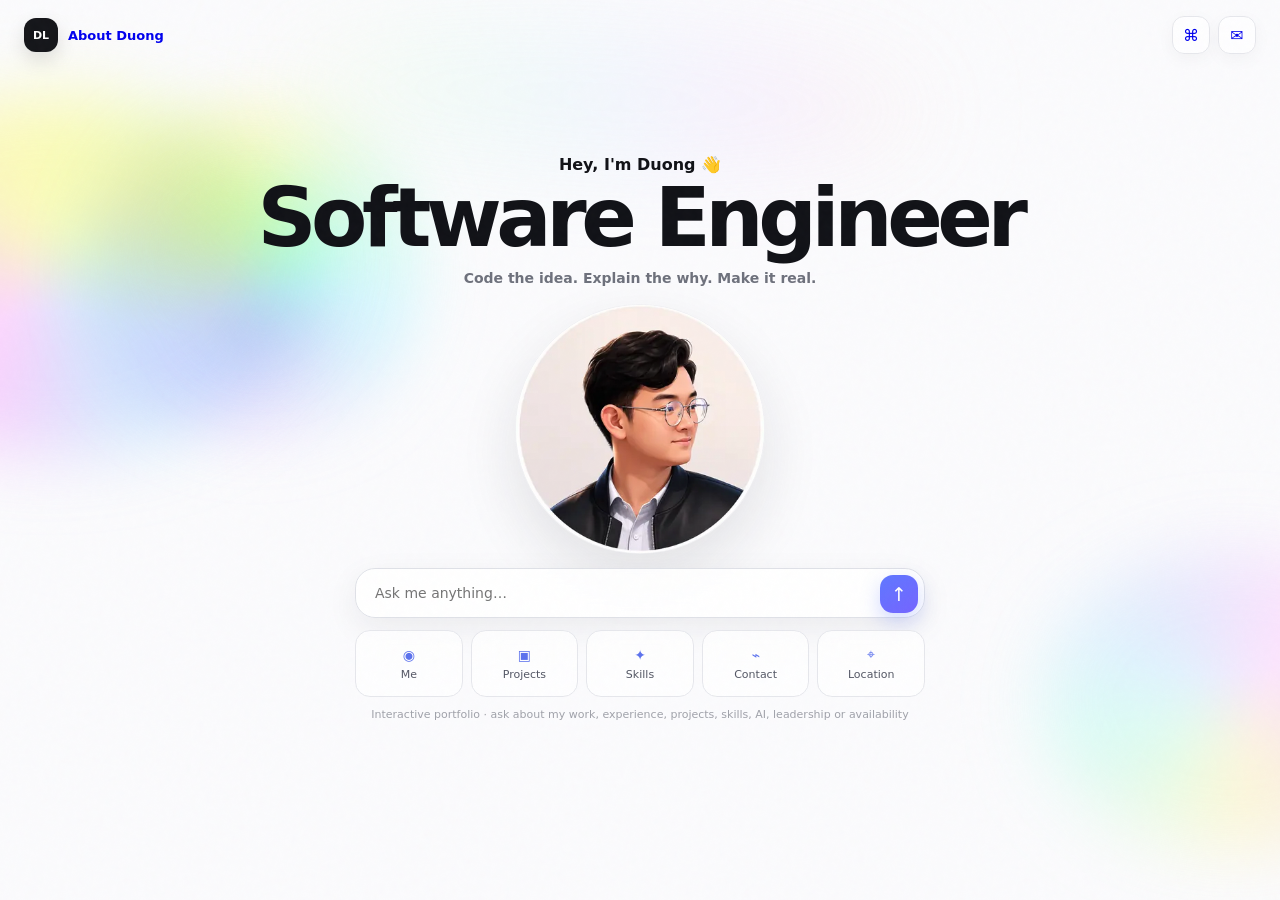
==== commit f4b76f63: "Rebuild portfolio with Fastfolio-style interactive conversations and cursor aurora" ====
--- a/index.html
+++ b/index.html
@@ -2,45 +2,24 @@
 <html lang="en">
 <head>
 <meta charset="utf-8" />
-<meta name="viewport" content="width=device-width,initial-scale=1" />
+<meta name="viewport" content="width=device-width, initial-scale=1" />
 <title>Duong (Tyler) Le — Software Engineer</title>
-<meta name="description" content="Interactive portfolio of Duong (Tyler) Le — software engineer, product builder and customer-technology leader in Dallas–Fort Worth." />
-<meta name="theme-color" content="#fbfbfb" />
+<meta name="description" content="Interactive portfolio of Duong (Tyler) Le — software engineer, web & mobile product builder, AI/data systems learner, and customer-facing technology leader in Dallas–Fort Worth." />
+<meta name="theme-color" content="#fbfbfd" />
 <meta property="og:title" content="Hey, I'm Duong — Software Engineer" />
-<meta property="og:description" content="Ask about my projects, skills, experience, product work and background." />
+<meta property="og:description" content="I build products, explain technology clearly, and turn ideas into things people can actually use." />
 <meta property="og:type" content="website" />
 <meta property="og:url" content="https://lethaiduong-dev.github.io/" />
+<meta property="og:image" content="https://lethaiduong-dev.github.io/assets/duong-avatar.webp" />
 <link rel="canonical" href="https://lethaiduong-dev.github.io/" />
 <style>
-:root{--ink:#171717;--muted:#777;--line:#e8e8e8;--paper:#fbfbfb;--card:#fff;--accent:#6c5cff;--purple:#b75cff;--lime:#d8ff54;--shadow:0 26px 70px rgba(20,20,20,.10)}*{box-sizing:border-box}html,body{margin:0;min-height:100%;font-family:Inter,ui-sans-serif,system-ui,-apple-system,BlinkMacSystemFont,"Segoe UI",sans-serif;color:var(--ink);background:var(--paper)}button,input{font:inherit}a{color:inherit}.page{min-height:100vh;position:relative;overflow:hidden}.grain{position:fixed;inset:0;opacity:.025;pointer-events:none;z-index:20;background-image:url("data:image/svg+xml,%3Csvg viewBox='0 0 180 180' xmlns='http://www.w3.org/2000/svg'%3E%3Cfilter id='n'%3E%3CfeTurbulence type='fractalNoise' baseFrequency='.8' numOctaves='4' stitchTiles='stitch'/%3E%3C/filter%3E%3Crect width='100%25' height='100%25' filter='url(%23n)'/%3E%3C/svg%3E")}.aurora{position:absolute;width:560px;height:370px;border-radius:48% 52% 63% 37%/55% 38% 62% 45%;filter:blur(4px) saturate(115%);opacity:.82;z-index:0;pointer-events:none;background:radial-gradient(circle at 22% 30%,#f4ff67 0 12%,transparent 38%),radial-gradient(circle at 62% 34%,#95ffb5 0 12%,transparent 40%),radial-gradient(circle at 62% 65%,#ed8cff 0 13%,transparent 40%),radial-gradient(circle at 28% 75%,#79d4ff 0 12%,transparent 42%),conic-gradient(from 35deg,#f7ff94,#8cfac6,#a7b4ff,#f592ff,#fff189,#f7ff94);animation:float 12s ease-in-out infinite alternate}.aurora.a{left:-170px;top:130px;transform:rotate(22deg)}.aurora.b{right:-240px;bottom:70px;transform:rotate(-20deg) scale(.75);opacity:.45}@keyframes float{to{transform:translate(35px,-18px) rotate(34deg) scale(1.03)}}.topbar{height:72px;display:flex;align-items:center;justify-content:space-between;padding:0 32px;position:relative;z-index:5}.brand{display:flex;align-items:center;gap:10px;text-decoration:none;font-weight:760;font-size:14px}.logo{width:32px;height:32px;border-radius:11px;background:#171717;color:#fff;display:grid;place-items:center;font-size:12px;box-shadow:0 8px 18px rgba(0,0,0,.12)}.top-actions{display:flex;gap:8px}.iconbtn{width:38px;height:38px;border-radius:12px;border:1px solid var(--line);background:rgba(255,255,255,.78);display:grid;place-items:center;text-decoration:none;cursor:pointer;box-shadow:0 4px 16px rgba(0,0,0,.04)}.stage{position:relative;z-index:2;min-height:calc(100vh - 72px);display:flex;flex-direction:column;align-items:center;justify-content:center;padding:36px 18px 110px;text-align:center}.intro{font-size:17px;font-weight:630;margin:0 0 5px}.intro .wave{display:inline-block;animation:wave 2.3s ease-in-out infinite;transform-origin:70% 70%}@keyframes wave{0%,60%,100%{transform:rotate(0)}70%{transform:rotate(16deg)}80%{transform:rotate(-8deg)}90%{transform:rotate(10deg)}}h1{font-size:clamp(45px,7vw,78px);letter-spacing:-.065em;line-height:.96;margin:0;font-weight:820}.heroAvatar{width:min(340px,65vw);height:min(340px,65vw);object-fit:contain;margin:-8px auto -8px;filter:drop-shadow(0 25px 25px rgba(0,0,0,.12));animation:breathe 5s ease-in-out infinite}@keyframes breathe{50%{transform:translateY(-7px) rotate(.5deg)}}.askWrap{width:min(580px,92vw);position:relative}.ask{width:100%;border:1px solid #e0e0e0;border-radius:22px;background:rgba(255,255,255,.88);box-shadow:0 10px 30px rgba(0,0,0,.07);padding:17px 54px 17px 20px;outline:none;font-size:15px;transition:.2s}.ask:focus{border-color:#b9b1ff;box-shadow:0 14px 34px rgba(87,70,255,.13)}.send{position:absolute;right:8px;top:8px;width:38px;height:38px;border:0;border-radius:14px;background:#6b63ff;color:white;cursor:pointer;font-size:19px;box-shadow:0 7px 18px rgba(107,99,255,.3)}.chips{display:flex;gap:7px;justify-content:center;flex-wrap:wrap;margin:12px auto 0}.chip{border:1px solid var(--line);background:rgba(255,255,255,.82);border-radius:999px;padding:7px 11px;font-size:12px;color:#666;cursor:pointer}.chip:hover{border-color:#c8c3ff;color:#4c43d8}.dock{position:fixed;left:50%;bottom:18px;transform:translateX(-50%);z-index:10;padding:7px;border-radius:20px;border:1px solid rgba(0,0,0,.08);background:rgba(255,255,255,.86);backdrop-filter:blur(20px);display:flex;gap:4px;box-shadow:0 12px 35px rgba(0,0,0,.1)}.dock button{border:0;background:transparent;padding:10px 16px;border-radius:14px;color:#777;cursor:pointer;font-size:13px;font-weight:650;display:flex;align-items:center;gap:7px}.dock button.active,.dock button:hover{background:#171717;color:#fff}.panelBackdrop{position:fixed;inset:0;background:rgba(247,247,247,.72);backdrop-filter:blur(18px);z-index:7;opacity:0;pointer-events:none;transition:.25s}.panelBackdrop.open{opacity:1;pointer-events:auto}.panel{position:fixed;z-index:8;left:50%;top:50%;width:min(860px,calc(100vw - 30px));max-height:min(720px,calc(100vh - 110px));overflow:auto;transform:translate(-50%,-46%) scale(.97);opacity:0;pointer-events:none;background:rgba(255,255,255,.95);border:1px solid var(--line);border-radius:28px;box-shadow:var(--shadow);padding:34px;transition:.28s}.panel.open{transform:translate(-50%,-50%) scale(1);opacity:1;pointer-events:auto}.panelTop{display:flex;align-items:center;justify-content:space-between;margin-bottom:26px}.miniAvatar{width:48px;height:48px;border-radius:50%;object-fit:cover;border:1px solid #eee}.close{border:0;background:#f0f0f0;width:36px;height:36px;border-radius:50%;cursor:pointer;font-size:18px}.meGrid{display:grid;grid-template-columns:240px 1fr;gap:30px;align-items:start}.portrait{width:100%;aspect-ratio:4/5;object-fit:cover;border-radius:22px;background:#eee}.label{font-size:12px;text-transform:uppercase;letter-spacing:.12em;color:#999;font-weight:750}.panel h2{font-size:34px;letter-spacing:-.04em;margin:5px 0 8px}.lead{font-size:16px;color:#666;line-height:1.7}.links{display:flex;gap:8px;flex-wrap:wrap;margin-top:18px}.link{padding:9px 12px;border:1px solid var(--line);border-radius:11px;text-decoration:none;font-size:13px;font-weight:650}.stats{display:grid;grid-template-columns:repeat(3,1fr);gap:10px;margin-top:22px}.stat{border:1px solid var(--line);border-radius:16px;padding:15px;text-align:left}.stat b{display:block;font-size:18px}.stat span{font-size:11px;color:#888}.cards{display:grid;grid-template-columns:repeat(2,1fr);gap:12px}.card{border:1px solid var(--line);border-radius:18px;padding:18px;text-align:left;background:#fff;transition:.2s}.card:hover{transform:translateY(-2px);box-shadow:0 10px 25px rgba(0,0,0,.06)}.card small{color:#8c81ff;font-weight:730}.card h3{margin:7px 0 6px;font-size:18px}.card p{margin:0;color:#777;font-size:13px;line-height:1.6}.stack{font-size:11px!important;color:#999!important;margin-top:11px!important}.skillGroups{display:grid;grid-template-columns:repeat(2,1fr);gap:12px}.skillGroup{border:1px solid var(--line);border-radius:18px;padding:18px;text-align:left}.skillGroup h3{margin:0 0 12px}.tags{display:flex;flex-wrap:wrap;gap:7px}.tag{background:#f4f4f4;border-radius:999px;padding:7px 10px;font-size:12px;color:#555}.funGrid{display:grid;grid-template-columns:repeat(3,1fr);gap:12px}.fun{min-height:150px;border-radius:20px;padding:18px;text-align:left;display:flex;flex-direction:column;justify-content:end;background:linear-gradient(145deg,#f6f3ff,#fff);border:1px solid #eee}.fun:nth-child(2){background:linear-gradient(145deg,#f3fff4,#fff)}.fun:nth-child(3){background:linear-gradient(145deg,#fff8ee,#fff)}.fun .emoji{font-size:30px;margin-bottom:auto}.answer{position:fixed;z-index:12;right:24px;bottom:95px;width:min(390px,calc(100vw - 34px));background:#171717;color:#fff;border-radius:22px;padding:18px;box-shadow:0 20px 50px rgba(0,0,0,.2);transform:translateY(15px);opacity:0;pointer-events:none;transition:.25s;text-align:left}.answer.show{transform:none;opacity:1;pointer-events:auto}.answerHead{display:flex;gap:10px;align-items:center}.answerHead img{width:36px;height:36px;border-radius:50%;background:#fff}.answerHead b{font-size:13px}.answer p{font-size:13px;color:#d3d3d3;line-height:1.65;margin:12px 0 0}.answerActions{display:flex;gap:7px;margin-top:13px}.answerActions button{border:1px solid #444;background:#272727;color:#fff;border-radius:10px;padding:7px 9px;font-size:11px;cursor:pointer}.footerHint{margin-top:16px;color:#aaa;font-size:11px}@media(max-width:700px){.topbar{padding:0 16px}.stage{justify-content:flex-start;padding-top:68px}.aurora{width:390px;height:280px}.aurora.a{left:-180px;top:130px}.intro{font-size:15px}h1{font-size:49px}.heroAvatar{width:275px;height:275px}.chips{display:none}.dock{bottom:10px;width:calc(100vw - 20px);justify-content:space-around}.dock button{padding:10px 11px}.panel{padding:22px;max-height:calc(100vh - 90px)}.meGrid{grid-template-columns:1fr}.portrait{max-width:260px;margin:auto}.cards,.skillGroups,.funGrid{grid-template-columns:1fr}.stats{grid-template-columns:1fr 1fr}.answer{right:17px;bottom:82px}}
+:root{--ink:#111217;--muted:#6e717c;--line:#e6e7ec;--paper:#fbfbfd;--blue:#5f78ff;--blue2:#7564ff;--shadow:0 22px 70px rgba(24,24,35,.10)}*{box-sizing:border-box}html{scroll-behavior:smooth}html,body{margin:0;min-height:100%;font-family:Inter,ui-sans-serif,system-ui,-apple-system,BlinkMacSystemFont,"Segoe UI",sans-serif;color:var(--ink);background:var(--paper)}button,input,a{font:inherit}button{color:inherit}.app{position:relative;min-height:100vh;overflow:hidden}.noise{position:fixed;inset:0;pointer-events:none;z-index:30;opacity:.022;background-image:url("data:image/svg+xml,%3Csvg viewBox='0 0 180 180' xmlns='http://www.w3.org/2000/svg'%3E%3Cfilter id='n'%3E%3CfeTurbulence type='fractalNoise' baseFrequency='.75' numOctaves='4' stitchTiles='stitch'/%3E%3C/filter%3E%3Crect width='100%25' height='100%25' filter='url(%23n)'/%3E%3C/svg%3E")}.ambient{position:fixed;pointer-events:none;border-radius:50%;filter:blur(34px) saturate(145%);mix-blend-mode:multiply;opacity:.28;z-index:0}.ambient.a{width:520px;height:360px;left:-210px;top:95px;background:conic-gradient(from 20deg,#f2ff46,#76ffc4,#74c7ff,#d37aff,#ff8dc8,#fff05e,#f2ff46);animation:driftA 15s ease-in-out infinite alternate}.ambient.b{width:390px;height:300px;right:-150px;bottom:50px;background:conic-gradient(from 180deg,#ffef69,#7effd5,#92a6ff,#ea87ff,#ff9fa8,#ffef69);opacity:.19;animation:driftB 19s ease-in-out infinite alternate}.ambient.c{width:640px;height:150px;left:22vw;top:22px;border-radius:48%;background:linear-gradient(90deg,#faff9f,#a7ffcc,#a9d8ff,#e4a3ff,#ffd2b3);opacity:.11;filter:blur(46px);transform:rotate(3deg)}@keyframes driftA{to{transform:translate(72px,35px) rotate(22deg) scale(1.08)}}@keyframes driftB{to{transform:translate(-65px,-25px) rotate(-26deg) scale(1.12)}}.cursorAura,.cursorAura2{position:fixed;left:0;top:0;pointer-events:none;z-index:1;border-radius:50%;will-change:transform;mix-blend-mode:multiply}.cursorAura{width:330px;height:330px;margin:-165px 0 0 -165px;background:conic-gradient(from 0deg,#fff55e,#8bffc1,#7bd8ff,#b68cff,#f688e5,#ffb36e,#fff55e);filter:blur(30px) saturate(150%);opacity:.21;animation:spin 8s linear infinite}.cursorAura2{width:210px;height:210px;margin:-105px 0 0 -105px;background:radial-gradient(circle at 28% 28%,#fff86b 0 14%,transparent 45%),radial-gradient(circle at 65% 34%,#75ffd0 0 14%,transparent 45%),radial-gradient(circle at 55% 72%,#bd85ff 0 15%,transparent 48%);filter:blur(25px);opacity:.17}@keyframes spin{to{rotate:360deg}}.topbar{height:70px;display:flex;align-items:center;justify-content:space-between;padding:0 24px;position:relative;z-index:10}.brand{display:flex;align-items:center;gap:10px;text-decoration:none;font-size:13px;font-weight:780}.logo{width:34px;height:34px;border-radius:12px;background:#15161a;color:#fff;display:grid;place-items:center;font-size:11px;box-shadow:0 8px 20px rgba(0,0,0,.12)}.topActions{display:flex;gap:8px}.iconBtn{width:38px;height:38px;display:grid;place-items:center;border:1px solid var(--line);background:rgba(255,255,255,.75);backdrop-filter:blur(16px);border-radius:12px;text-decoration:none;box-shadow:0 5px 18px rgba(0,0,0,.04)}.screen{position:relative;z-index:3;min-height:calc(100vh - 70px)}.home{min-height:calc(100vh - 70px);display:flex;flex-direction:column;align-items:center;justify-content:center;text-align:center;padding:24px 18px 118px;transition:.35s ease}.home.hidden{opacity:0;transform:translateY(-16px);pointer-events:none;position:absolute;inset:0}.hello{font-weight:720;font-size:16px;margin:0 0 5px}.wave{display:inline-block;animation:wave 2.4s ease-in-out infinite;transform-origin:70% 70%}@keyframes wave{0%,60%,100%{transform:rotate(0)}70%{transform:rotate(16deg)}80%{transform:rotate(-8deg)}90%{transform:rotate(10deg)}}h1{font-size:clamp(48px,6.6vw,82px);line-height:.96;letter-spacing:-.066em;margin:0;font-weight:850}.slogan{font-size:14px;color:var(--muted);font-weight:570;margin:13px 0 0}.heroAvatar{width:min(250px,52vw);aspect-ratio:1;object-fit:cover;border-radius:50%;margin:18px auto 14px;box-shadow:0 24px 58px rgba(24,24,35,.11);border:1px solid rgba(0,0,0,.04);animation:floatFace 5s ease-in-out infinite}@keyframes floatFace{50%{transform:translateY(-7px)}}.searchWrap{width:min(570px,92vw);position:relative}.search{width:100%;padding:16px 54px 16px 19px;border:1px solid #dfe1e7;border-radius:20px;background:rgba(255,255,255,.88);backdrop-filter:blur(14px);box-shadow:0 10px 32px rgba(28,31,45,.07);outline:none;transition:.2s;font-size:14px}.search:focus{border-color:#aeb8ff;box-shadow:0 14px 36px rgba(95,120,255,.14)}.send{position:absolute;right:7px;top:7px;width:38px;height:38px;border:0;border-radius:13px;background:linear-gradient(145deg,var(--blue),var(--blue2));color:#fff;cursor:pointer;font-size:19px;box-shadow:0 8px 20px rgba(95,120,255,.28)}.homeNav{display:grid;grid-template-columns:repeat(5,1fr);gap:8px;width:min(570px,92vw);margin-top:12px}.homeNav button{height:67px;border:1px solid var(--line);background:rgba(255,255,255,.72);backdrop-filter:blur(14px);border-radius:15px;cursor:pointer;font-size:11px;color:#545765;display:flex;flex-direction:column;align-items:center;justify-content:center;gap:5px;transition:.2s}.homeNav button:hover{transform:translateY(-2px);border-color:#c8ceff;background:#fff}.homeNav .ico{font-size:14px;color:#5c72ed}.hint{font-size:11px;color:#a0a2aa;margin-top:11px}.chatView{display:none;max-width:920px;margin:0 auto;padding:10px 24px 150px;min-height:calc(100vh - 70px)}.chatView.active{display:block;animation:fadeUp .33s ease}@keyframes fadeUp{from{opacity:0;transform:translateY(10px)}to{opacity:1;transform:none}}.chatHeader{display:flex;justify-content:center;margin:6px 0 28px}.tinyAvatar{width:48px;height:48px;border-radius:16px;object-fit:cover;box-shadow:0 8px 20px rgba(0,0,0,.08)}.thread{display:flex;flex-direction:column;gap:18px}.userRow{display:flex;justify-content:flex-end}.userBubble{max-width:70%;padding:11px 15px;border-radius:16px 16px 4px 16px;background:linear-gradient(145deg,#617cff,#7065f6);color:#fff;font-size:14px;box-shadow:0 8px 22px rgba(95,120,255,.22)}.assistantBlock{display:grid;grid-template-columns:54px 1fr;gap:15px;align-items:start}.assistantAvatar{width:48px;height:48px;border-radius:16px;object-fit:cover;border:1px solid #e9e9ed;background:white}.assistantBody{max-width:780px}.assistantName{font-size:18px;font-weight:790;margin:1px 0 1px}.assistantMeta{font-size:11px;color:#9a9ca5;margin-bottom:12px}.assistantBody p{font-size:14px;color:#565965;line-height:1.75;margin:0 0 12px}.assistantBody strong{color:#191a1f}.miniBio{font-size:16px!important;color:#2a2c34!important;font-weight:650}.chips{display:flex;flex-wrap:wrap;gap:7px;margin:10px 0 2px}.tag{font-size:11px;background:#eef1ff;color:#4f61d8;border:1px solid #dfe4ff;border-radius:999px;padding:6px 9px;font-weight:650}.infoGrid{display:grid;grid-template-columns:repeat(3,1fr);gap:10px;margin:13px 0}.info{border:1px solid var(--line);background:rgba(255,255,255,.82);border-radius:15px;padding:13px}.info b{display:block;font-size:15px;margin-bottom:2px}.info span{font-size:11px;color:#858793}.portraitCard{display:grid;grid-template-columns:190px 1fr;gap:20px;align-items:center;border:1px solid var(--line);border-radius:21px;padding:15px;background:rgba(255,255,255,.74);box-shadow:0 10px 30px rgba(0,0,0,.035);margin:12px 0 14px}.portraitCard img{width:100%;aspect-ratio:4/5;object-fit:cover;border-radius:16px}.portraitCard h2{font-size:24px;line-height:1.08;letter-spacing:-.035em;margin:4px 0 8px}.portraitCard .eyebrow{font-size:10px;text-transform:uppercase;letter-spacing:.12em;color:#93959e;font-weight:800}.projectGrid{display:grid;grid-template-columns:repeat(2,1fr);gap:10px;margin-top:13px}.project{border:1px solid var(--line);background:rgba(255,255,255,.84);border-radius:16px;padding:14px;transition:.2s}.project:hover{transform:translateY(-2px);box-shadow:0 10px 25px rgba(0,0,0,.05)}.project small{font-size:10px;color:#6879e8;font-weight:750}.project h3{font-size:16px;margin:5px 0}.project p{font-size:12px;margin:0 0 8px;line-height:1.55}.stack{font-size:10px!important;color:#90929a!important}.actionRow{display:flex;flex-wrap:wrap;gap:8px;margin-top:13px}.action{padding:9px 12px;border:1px solid var(--line);border-radius:11px;background:#fff;text-decoration:none;font-size:12px;font-weight:700}.action.primary{background:#15161a;color:#fff;border-color:#15161a}.locationCard{border:1px solid var(--line);border-radius:18px;padding:17px;background:linear-gradient(145deg,#fff,#f6f8ff);display:flex;gap:15px;align-items:center;margin-top:12px}.pin{width:46px;height:46px;border-radius:14px;background:#eef1ff;display:grid;place-items:center;font-size:22px}.locationCard b{display:block}.locationCard span{font-size:12px;color:#777a84}.typing{display:inline-flex;gap:4px;padding:8px 10px;border:1px solid var(--line);border-radius:12px;background:#fff}.typing i{width:6px;height:6px;border-radius:50%;background:#9a9ba2;animation:bounce 1s infinite}.typing i:nth-child(2){animation-delay:.15s}.typing i:nth-child(3){animation-delay:.3s}@keyframes bounce{50%{transform:translateY(-4px);opacity:.45}}.chatControls{position:fixed;z-index:12;left:50%;bottom:14px;transform:translateX(-50%);width:min(720px,calc(100vw - 20px));display:none}.dock{display:flex;justify-content:center;gap:3px;margin-bottom:7px}.dock button{border:1px solid var(--line);background:rgba(255,255,255,.86);backdrop-filter:blur(18px);padding:8px 11px;cursor:pointer;font-size:11px;color:#60636d}.dock button:first-child{border-radius:13px 0 0 13px}.dock button:last-child{border-radius:0 13px 13px 0}.dock button:hover,.dock button.active{background:#16171b;color:#fff;border-color:#16171b}.chatInputWrap{position:relative}.chatInput{width:100%;padding:14px 52px 14px 17px;border-radius:18px;border:1px solid #d9dce5;background:rgba(255,255,255,.94);box-shadow:0 12px 34px rgba(25,27,38,.09);outline:none}.chatSend{position:absolute;right:6px;top:6px;width:36px;height:36px;border:0;border-radius:12px;background:#5f78ff;color:white;cursor:pointer;font-size:18px}.homeBtn{position:fixed;z-index:12;left:18px;bottom:18px;width:42px;height:42px;border:1px solid var(--line);border-radius:14px;background:rgba(255,255,255,.86);backdrop-filter:blur(15px);display:none;place-items:center;cursor:pointer;box-shadow:0 8px 22px rgba(0,0,0,.06)}.chatMode .homeBtn{display:grid}@media(max-width:760px){.topbar{padding:0 14px}.home{justify-content:flex-start;padding-top:68px}.ambient.a{width:390px;height:300px;left:-210px}.ambient.b{width:290px;height:240px}.cursorAura,.cursorAura2{display:none}h1{font-size:50px}.slogan{max-width:330px;line-height:1.55}.heroAvatar{width:210px}.homeNav{grid-template-columns:repeat(5,1fr);gap:5px}.homeNav button{height:62px;font-size:10px}.chatView{padding:2px 14px 145px}.assistantBlock{grid-template-columns:42px 1fr;gap:11px}.assistantAvatar{width:40px;height:40px;border-radius:13px}.userBubble{max-width:86%}.portraitCard{grid-template-columns:1fr}.portraitCard img{max-width:220px;margin:auto}.infoGrid{grid-template-columns:1fr 1fr}.projectGrid{grid-template-columns:1fr}.chatControls{bottom:9px}.dock{overflow:auto;justify-content:flex-start;padding:0 2px}.dock button{white-space:nowrap}.homeBtn{bottom:78px;left:10px}.topActions .iconBtn:first-child{display:none}}@media(prefers-reduced-motion:reduce){*{animation:none!important;transition:none!important}}
 </style>
 </head>
 <body>
-<div class="page">
-<div class="grain"></div><div class="aurora a"></div><div class="aurora b"></div>
-<header class="topbar"><a class="brand" href="#"><span class="logo">DL</span><span>About Duong</span></a><div class="top-actions"><a class="iconbtn" href="https://github.com/lethaiduong-dev" target="_blank" title="GitHub">⌘</a><a class="iconbtn" href="mailto:Lethaiduong1912@gmail.com" title="Email">✉</a></div></header>
-<main class="stage">
-<p class="intro">Hey, I'm Duong <span class="wave">👋</span></p>
-<h1>Software Engineer</h1>
-<img id="heroAvatar" class="heroAvatar" alt="AI portrait of Duong Le" />
-<div class="askWrap"><input id="ask" class="ask" autocomplete="off" placeholder="Ask me anything…" aria-label="Ask about Duong"/><button id="send" class="send" aria-label="Send">↑</button></div>
-<div class="chips"><button class="chip" data-q="What are your strongest technical skills?">Technical skills</button><button class="chip" data-q="Tell me about your best projects">Best projects</button><button class="chip" data-q="What experience do you have with customers and leadership?">Leadership</button><button class="chip" data-q="How can I contact you?">Contact</button></div>
-<div class="footerHint">Interactive portfolio · Ask a question or explore below</div>
-</main>
-<nav class="dock" aria-label="Portfolio sections"><button class="active" data-panel="me">◉ Me</button><button data-panel="projects">▦ Projects</button><button data-panel="skills">✦ Skills</button><button data-panel="fun">☺ Fun</button></nav>
-<div id="backdrop" class="panelBackdrop"></div>
-<section id="me" class="panel"><div class="panelTop"><img class="miniAvatar avatarAsset" alt="Duong avatar"><button class="close">×</button></div><div class="meGrid"><img id="portrait" class="portrait" alt="Professional portrait of Duong Le"><div><div class="label">Duong (Tyler) Le · Dallas–Fort Worth</div><h2>Software engineer who can build, explain, and lead.</h2><p class="lead">I combine software engineering, digital product delivery, AI/data workflows, and customer-facing leadership. At Infinity Management I work across web/mobile products, APIs, PostgreSQL, testing, troubleshooting and stakeholder demos. My retail management background at GongCha and Liuyishou strengthened my training, customer service, KPI, scheduling and fast problem-solving skills.</p><div class="stats"><div class="stat"><b>B.S.</b><span>Software Engineering · UTD</span></div><div class="stat"><b>4+ yrs</b><span>Customer service & management</span></div><div class="stat"><b>DFW</b><span>Texas based</span></div></div><div class="links"><a class="link" href="mailto:Lethaiduong1912@gmail.com">Email</a><a class="link" href="https://www.linkedin.com/in/duongle1912" target="_blank">LinkedIn</a><a class="link" href="https://github.com/lethaiduong-dev" target="_blank">GitHub</a></div></div></div></section>
-<section id="projects" class="panel"><div class="panelTop"><div><div class="label">Selected work</div><h2>Projects</h2></div><button class="close">×</button></div><div class="cards"><article class="card"><small>Infinity Management · Full stack</small><h3>SyntaxSC</h3><p>Multi-module web/mobile business platform spanning CRM, FinSight reporting, field service, construction, payroll and client workflows.</p><p class="stack">Node.js · Express · PostgreSQL · REST APIs · Docker · Git</p></article><article class="card"><small>Mobile + Product</small><h3>DFW Pass</h3><p>Cross-platform rewards experience with Expo/React Native direction, merchant/business offers, reward progress and QR-oriented product concepts.</p><p class="stack">Expo · React Native · Node.js · PostgreSQL · REST APIs</p></article><article class="card"><small>AI + Data</small><h3>FinSight AI Import</h3><p>AI-assisted import and mapping workflows that turn raw CSV/Excel accounting data into structured, report-ready application data.</p><p class="stack">JavaScript · SQL · PostgreSQL · REST APIs · AI-assisted mapping</p></article><article class="card"><small>Java Full Stack</small><h3>CSF 2.0 Risk App</h3><p>Cybersecurity assessment application with JWT authentication, surveys, autosave, run tracking and visual reporting.</p><p class="stack">Java Spring Boot · React · TypeScript · PostgreSQL · Docker</p></article><article class="card"><small>AI Systems</small><h3>Agentic AI Exploration</h3><p>Implementation study around multi-agent orchestration, MCP, RAG, LLM routing, vector search and knowledge-graph patterns.</p><p class="stack">Python · MCP · RAG · pgvector · LiteLLM concepts</p></article><article class="card"><small>Operations + Monitoring</small><h3>Incident Response Prototype</h3><p>Linux/Python monitoring, alert logging, incident queues and runbook-style recovery flows for systematic troubleshooting.</p><p class="stack">Linux · Python · Shell · SQL</p></article></div></section>
-<section id="skills" class="panel"><div class="panelTop"><div><div class="label">What I work with</div><h2>Skills</h2></div><button class="close">×</button></div><div class="skillGroups"><div class="skillGroup"><h3>Engineering</h3><div class="tags"><span class="tag">JavaScript</span><span class="tag">TypeScript</span><span class="tag">Python</span><span class="tag">Java</span><span class="tag">React</span><span class="tag">Node.js</span><span class="tag">Spring Boot</span><span class="tag">Expo / React Native</span></div></div><div class="skillGroup"><h3>Data & APIs</h3><div class="tags"><span class="tag">PostgreSQL</span><span class="tag">MySQL</span><span class="tag">SQL</span><span class="tag">REST APIs</span><span class="tag">Data validation</span><span class="tag">KPI dashboards</span></div></div><div class="skillGroup"><h3>AI & Modern Systems</h3><div class="tags"><span class="tag">Agentic AI concepts</span><span class="tag">MCP familiarity</span><span class="tag">RAG</span><span class="tag">LLM routing</span><span class="tag">Vector search</span><span class="tag">Docker</span><span class="tag">Kubernetes familiarity</span></div></div><div class="skillGroup"><h3>Product & Leadership</h3><div class="tags"><span class="tag">Product demos</span><span class="tag">User training</span><span class="tag">Requirements</span><span class="tag">UAT</span><span class="tag">Customer experience</span><span class="tag">Team leadership</span><span class="tag">Critical thinking</span><span class="tag">Fast problem solving</span></div></div></div></section>
-<section id="fun" class="panel"><div class="panelTop"><div><div class="label">Beyond the résumé</div><h2>Fun</h2></div><button class="close">×</button></div><div class="funGrid"><div class="fun"><div class="emoji">📱</div><h3>Technology</h3><p>I enjoy exploring new phones, mobile ecosystems and practical emerging tech.</p></div><div class="fun"><div class="emoji">🧠</div><h3>Building & learning</h3><p>I like turning unfamiliar tools into working prototypes and learning through hands-on problem solving.</p></div><div class="fun"><div class="emoji">🤝</div><h3>People + products</h3><p>I enjoy explaining technology clearly, helping customers and connecting product features to real needs.</p></div></div></section>
-<div id="answer" class="answer"><div class="answerHead"><img class="avatarAsset" alt="Duong AI avatar"><div><b>Duong's portfolio assistant</b><div style="font-size:10px;color:#888">instant portfolio answer</div></div></div><p id="answerText"></p><div class="answerActions"><button data-open="projects">See projects</button><button data-open="skills">See skills</button><button onclick="document.getElementById('answer').classList.remove('show')">Close</button></div></div>
-</div>
+<div class="app" id="app"><div class="noise"></div><div class="ambient a"></div><div class="ambient b"></div><div class="ambient c"></div><div class="cursorAura" id="cursorAura"></div><div class="cursorAura2" id="cursorAura2"></div><header class="topbar"><a class="brand" href="#" id="brandHome"><span class="logo">DL</span><span>About Duong</span></a><div class="topActions"><a class="iconBtn" href="https://github.com/lethaiduong-dev" target="_blank" rel="noreferrer" aria-label="GitHub">⌘</a><a class="iconBtn" href="mailto:Lethaiduong1912@gmail.com" aria-label="Email">✉</a></div></header><main class="screen"><section class="home" id="home"><p class="hello">Hey, I'm Duong <span class="wave">👋</span></p><h1>Software Engineer</h1><p class="slogan">Code the idea. Explain the why. Make it real.</p><img class="heroAvatar" src="assets/duong-avatar.webp" alt="AI portrait of Duong Le" /><div class="searchWrap"><input class="search" id="homeSearch" autocomplete="off" placeholder="Ask me anything…" aria-label="Ask Duong's portfolio"/><button class="send" id="homeSend" aria-label="Send">↑</button></div><div class="homeNav" id="homeNav"><button data-section="me"><span class="ico">◉</span>Me</button><button data-section="projects"><span class="ico">▣</span>Projects</button><button data-section="skills"><span class="ico">✦</span>Skills</button><button data-section="contact"><span class="ico">⌁</span>Contact</button><button data-section="location"><span class="ico">⌖</span>Location</button></div><div class="hint">Interactive portfolio · ask about my work, experience, projects, skills, AI, leadership or availability</div></section><section class="chatView" id="chatView"><div class="chatHeader"><img class="tinyAvatar" src="assets/duong-avatar.webp" alt="Duong Le avatar"></div><div class="thread" id="thread"></div></section><div class="chatControls" id="chatControls"><div class="dock" id="dock"><button data-section="me">◉ Me</button><button data-section="projects">▣ Projects</button><button data-section="skills">✦ Skills</button><button data-section="contact">⌁ Contact</button><button data-section="location">⌖ Location</button></div><div class="chatInputWrap"><input id="chatInput" class="chatInput" autocomplete="off" placeholder="Ask me anything…"><button id="chatSend" class="chatSend">↑</button></div></div><button class="homeBtn" id="homeBtn" title="Back home">⌂</button></main></div>
 <script>
-async function loadB64(path,selector){try{const t=(await fetch(path)).text();const b=await t;document.querySelectorAll(selector).forEach(x=>x.src='data:image/webp;base64,'+b.trim())}catch(e){}}
-loadB64('assets/duong-avatar.b64','.avatarAsset,#heroAvatar');loadB64('assets/duong-professional.b64','#portrait');
-const panels=[...document.querySelectorAll('.panel')],backdrop=document.getElementById('backdrop');function openPanel(id){panels.forEach(p=>p.classList.toggle('open',p.id===id));backdrop.classList.add('open');document.querySelectorAll('.dock button').forEach(b=>b.classList.toggle('active',b.dataset.panel===id))}function closePanels(){panels.forEach(p=>p.classList.remove('open'));backdrop.classList.remove('open')}document.querySelectorAll('[data-panel]').forEach(b=>b.onclick=()=>openPanel(b.dataset.panel));document.querySelectorAll('.close').forEach(b=>b.onclick=closePanels);backdrop.onclick=closePanels;document.addEventListener('keydown',e=>{if(e.key==='Escape')closePanels()});
-const answers={project:'My strongest portfolio projects include SyntaxSC, DFW Pass, FinSight AI Import, CSF 2.0, agentic AI systems study, and an incident-response monitoring prototype. They show full-stack engineering, mobile/product thinking, APIs, databases, AI workflows and practical troubleshooting.',skill:'My core stack includes JavaScript, TypeScript, Python, Java, React, Node.js/Express, Spring Boot, SQL/PostgreSQL, REST APIs, Docker, Git and Expo/React Native. I also have working familiarity with MCP, RAG, multi-agent patterns, LLM routing and Kubernetes.',experience:'I combine software and product work at Infinity Management with 4+ years of customer service and management experience. That means I can work across code, product demos, stakeholder communication, team training, KPIs and customer-facing problem solving.',education:'I earned a B.S. in Software Engineering from the University of Texas at Dallas in December 2025 and an A.A.S. in Computer Systems — Database Development from Collin College in May 2022, where I earned a 4.0 GPA.',contact:'You can reach me at Lethaiduong1912@gmail.com, connect on LinkedIn at linkedin.com/in/duongle1912, or view my GitHub at github.com/lethaiduong-dev.',ai:'My AI-related work includes AI-assisted data mapping plus hands-on study of agentic AI concepts, MCP, RAG, multi-agent orchestration, LLM routing, vector search and knowledge-graph patterns. I present those accurately as working familiarity where they are not production experience.',sales:'My customer-facing background includes team leadership, product training, demonstrations, customer engagement, promotions, KPI tracking and quick problem solving. I am particularly interested in roles where technical knowledge and customer communication meet.'};
-function reply(q){const s=q.toLowerCase();let a=answers.experience;if(/project|build|portfolio|dfw|syntax|finsight/.test(s))a=answers.project;else if(/skill|stack|language|technology|tech/.test(s))a=answers.skill;else if(/school|degree|education|utd|collin/.test(s))a=answers.education;else if(/contact|email|linkedin|reach|phone/.test(s))a=answers.contact;else if(/ai|agent|rag|mcp|llm/.test(s))a=answers.ai;else if(/sales|customer|leadership|manager|training/.test(s))a=answers.sales;document.getElementById('answerText').textContent=a;document.getElementById('answer').classList.add('show')}
-const ask=document.getElementById('ask');document.getElementById('send').onclick=()=>{if(ask.value.trim())reply(ask.value)};ask.addEventListener('keydown',e=>{if(e.key==='Enter'&&ask.value.trim())reply(ask.value)});document.querySelectorAll('.chip').forEach(c=>c.onclick=()=>{ask.value=c.dataset.q;reply(c.dataset.q)});document.querySelectorAll('[data-open]').forEach(b=>b.onclick=()=>{document.getElementById('answer').classList.remove('show');openPanel(b.dataset.open)});
+const app=document.getElementById('app'),home=document.getElementById('home'),chatView=document.getElementById('chatView'),thread=document.getElementById('thread');const avatar='assets/duong-avatar.webp';const sectionQuestions={me:'Who are you? Tell me what makes you different.',projects:'Show me the work you are most proud of.',skills:'What can you build and what technologies do you use?',contact:'How can I contact you or discuss an opportunity?',location:'Where are you based and what work arrangements fit you?'};const content={me:`<div class="portraitCard"><img src="assets/duong-professional.webp" alt="Professional portrait of Duong Le"><div><div class="eyebrow">Duong (Tyler) Le · Dallas–Fort Worth</div><h2>Builder energy. People skills. Software engineer mindset.</h2><p>I'm a Gen-Z software engineer who likes being where <strong>technology meets real people and real problems</strong>. I don't want to live only behind a screen — I like building, presenting, listening, troubleshooting and turning ideas into something people can actually use.</p></div></div><p class="miniBio">I bring <strong>4+ years developing and maintaining web & mobile applications</strong> and <strong>4+ years in customer service and management</strong>, so I can move comfortably between code, products, teams and customers.</p><div class="infoGrid"><div class="info"><b>Web + Mobile</b><span>React, Node.js, APIs, databases, Expo / React Native, Android & iOS</span></div><div class="info"><b>Customer + Management</b><span>Training, scheduling, KPIs, promotions, demos, service recovery</span></div><div class="info"><b>Education</b><span>B.S. Software Engineering · UTD · Dec 2025</span></div></div><p>At <strong>Infinity Management</strong>, I work across web/mobile product delivery, REST APIs, PostgreSQL, AI-assisted workflows, release testing, troubleshooting and stakeholder demos. Earlier retail leadership at <strong>GongCha</strong> and <strong>Liuyishou</strong> built my confidence in communication, training, customer experience, fast decisions and leading under pressure.</p><p><strong>How I learn:</strong> when new technology catches my attention, I want to understand the mechanism behind it — not just use it. I pull the system apart conceptually, learn how the pieces connect, then look for ways to simplify, improve or innovate when it makes sense.</p><div class="chips"><span class="tag">Full-stack builder</span><span class="tag">Android / iOS</span><span class="tag">AI-curious</span><span class="tag">Customer-first</span><span class="tag">Quick problem solver</span><span class="tag">Confident communicator</span></div>`,projects:`<p>Here are the projects that best show how I think: <strong>understand the workflow → build the system → test the edge cases → explain the value.</strong></p><div class="projectGrid"><div class="project"><small>BUSINESS PLATFORM</small><h3>SyntaxSC</h3><p>Multi-module web/mobile platform supporting CRM, FinSight reporting, BizShield, field service, construction, payroll and client workflows.</p><p class="stack">Node.js · Express · PostgreSQL · REST APIs · Docker · Git</p></div><div class="project"><small>MOBILE PRODUCT</small><h3>DFW Pass</h3><p>Helped evolve a rewards web product toward Expo / React Native Android and iOS apps, with QR check-ins, rewards, businesses/offers and merchant/admin workflows.</p><p class="stack">Expo · React Native · JavaScript · Node.js · PostgreSQL</p></div><div class="project"><small>AI + DATA</small><h3>FinSight AI Import</h3><p>AI-assisted CSV/Excel mapping workflows that transform raw accounting data into structured application and reporting formats.</p><p class="stack">JavaScript · SQL · PostgreSQL · REST APIs · AI mapping</p></div><div class="project"><small>JAVA FULL STACK</small><h3>CSF 2.0 Risk App</h3><p>Cybersecurity assessment app with Spring Boot REST APIs, React UI, PostgreSQL, autosave, run tracking and visual reporting.</p><p class="stack">Java · Spring Boot · React · TypeScript · PostgreSQL · Docker</p></div><div class="project"><small>EMERGING AI</small><h3>Agentic AI Systems</h3><p>Hands-on study and implementation planning around MCP, RAG, multi-agent orchestration, LLM routing, vector search and knowledge graphs.</p><p class="stack">Python · MCP · RAG · pgvector · LiteLLM concepts</p></div><div class="project"><small>SYSTEMS THINKING</small><h3>Monitoring + Incident Response</h3><p>Linux/Python monitoring, alert logging and recovery workflows built to practice fault isolation, escalation and root-cause analysis.</p><p class="stack">Linux · Python · Shell · SQL · RCA</p></div></div>`,skills:`<p>I like a stack that lets me move from an idea to a working product — and then explain it to the people who use it.</p><div class="infoGrid"><div class="info"><b>Frontend & Mobile</b><span>React, TypeScript, JavaScript, HTML/CSS, Expo, React Native, Android/iOS app workflows</span></div><div class="info"><b>Backend & APIs</b><span>Node.js, Express, Java Spring Boot, REST APIs, async workflow concepts</span></div><div class="info"><b>Data</b><span>PostgreSQL, MySQL, SQL reporting, data validation, CSV/Excel imports, KPI dashboards</span></div><div class="info"><b>AI Systems</b><span>Agentic AI concepts, MCP, RAG, multi-agent patterns, LLM routing, vector-search familiarity</span></div><div class="info"><b>DevOps & Systems</b><span>Docker, Git/GitHub, Linux, CI/CD concepts, Kubernetes familiarity, troubleshooting</span></div><div class="info"><b>Product & People</b><span>Requirements, UAT, demos, training, customer experience, leadership, critical thinking</span></div></div><p><strong>Specialty:</strong> I learn new tools fast because I care about the mechanism, not the buzzword. My goal is always to understand <em>why it works</em> well enough to use it responsibly and improve the experience around it.</p>`,contact:`<p>If you're hiring for software, product, solutions/sales engineering, customer technology or a role where strong communication matters, I'd be glad to talk.</p><div class="actionRow"><a class="action primary" href="mailto:Lethaiduong1912@gmail.com">✉ Email me</a><a class="action" href="https://www.linkedin.com/in/duongle1912" target="_blank" rel="noreferrer">LinkedIn ↗</a><a class="action" href="https://github.com/lethaiduong-dev" target="_blank" rel="noreferrer">GitHub ↗</a><a class="action" href="tel:+14692680681">Call / Text</a></div><p style="margin-top:14px"><strong>Email:</strong> Lethaiduong1912@gmail.com<br><strong>Phone:</strong> (469) 268-0681</p><p>I'm especially interested in teams that value <strong>technology, innovation, ownership, communication and customer impact</strong>.</p>`,location:`<div class="locationCard"><div class="pin">⌖</div><div><b>Dallas–Fort Worth, Texas</b><span>Based in North Texas · available for DFW opportunities and travel when the role requires it.</span></div></div><p style="margin-top:14px">I work well in environments where I can collaborate directly with engineers, product teams, managers, customers or retail/field partners. I'm comfortable with <strong>on-site, hybrid and customer-facing work</strong> when it helps the team move faster.</p>`};const qa=[{keys:['mobile','android','ios','react native','expo'],html:`<p>I have <strong>4+ years across web & mobile application development and maintenance</strong>. My current work includes product and integration work across web/mobile systems, while DFW Pass gave me direct Expo / React Native experience for <strong>Android and iOS</strong> workflows, package identifiers, SDK/versioning and cross-platform product features.</p><div class="chips"><span class="tag">Expo</span><span class="tag">React Native</span><span class="tag">Android</span><span class="tag">iOS</span><span class="tag">REST APIs</span></div>`},{keys:['management','manager','leadership','customer service','customer','sales','retail'],html:`<p>I bring <strong>4+ years of customer service and management experience</strong>. At GongCha I led a customer-service team, handled scheduling, training, product knowledge, promotions, KPIs and fast issue resolution. Liuyishou added more hands-on retail leadership, while Infinity strengthened stakeholder demos, user training and professional technical communication.</p><p>That experience is why I'm comfortable speaking with both engineers and customers — I can translate between technical detail and the outcome people actually care about.</p>`},{keys:['ai','agent','rag','mcp','llm'],html:`<p>My AI work is practical and growing: AI-assisted data mapping at Infinity plus focused learning around <strong>agentic AI, MCP, RAG, multi-agent orchestration, LLM routing, vector search and knowledge-graph patterns</strong>. I like understanding the architecture behind emerging tools before deciding where they create real value.</p>`},{keys:['education','degree','school','utd','collin'],html:`<p>I earned a <strong>B.S. in Software Engineering from the University of Texas at Dallas</strong> in December 2025. Before that, I completed an <strong>A.A.S. in Computer Systems — Database Development</strong> at Collin College with a <strong>4.0 GPA</strong>.</p>`},{keys:['infinity','syntax'],html:`<p>At Infinity Management I work across web/mobile product initiatives: multi-module business workflows, REST API and PostgreSQL integration, AI-assisted imports, UAT/release readiness, Docker/Git development, debugging, stakeholder demos and rapid issue resolution. The work has taught me to think beyond one layer of the stack.</p>`},{keys:['gongcha','gong cha','liuyishou'],html:`<p>Retail leadership taught me how to lead when things move fast: train people clearly, prioritize the next problem, watch customer behavior, protect the brand experience and make decisions without waiting for perfect information. Those skills transfer directly into product, sales engineering and customer-facing technology work.</p>`},{keys:['learn','learning','innovation','innovate','new technology'],html:`<p>I learn by asking <strong>“what is happening under the hood?”</strong> I want the mechanism, dependencies and tradeoffs — then I build something small, test it, and connect it to a real problem. If a new tool genuinely improves the workflow, I look for ways to innovate around it instead of adding technology just for the trend.</p>`},{keys:['strength','different','why hire','hire you','personality'],html:`<p>I'm technical, but I don't hide behind technical language. I can <strong>build the product, explain the product, train people on the product and stay calm when the product breaks</strong>. My mix of engineering, product curiosity, customer service and management gives me a communication style that's confident, practical and naturally people-oriented.</p>`}];function sectionResponse(s){return content[s]||content.me}function classify(q){const s=q.toLowerCase();for(const item of qa){if(item.keys.some(k=>s.includes(k)))return item.html}if(/project|work|built|portfolio/.test(s))return content.projects;if(/skill|stack|technology|language|framework/.test(s))return content.skills;if(/contact|email|phone|linkedin|github|reach/.test(s))return content.contact;if(/location|where|based|texas|dallas|dfw/.test(s))return content.location;return `<p>Good question. The fastest way to understand me is this: I'm a <strong>software engineer with 4+ years across web/mobile development plus 4+ years in customer service and management</strong>. I build across APIs, databases, web/mobile products and AI-assisted workflows — and I enjoy explaining technology as much as building it.</p><p>You can ask me about <strong>projects, Android/iOS, skills, AI, Infinity Management, leadership, education, location or contact info</strong>.</p>`}function bubbleUser(q){const row=document.createElement('div');row.className='userRow';const b=document.createElement('div');b.className='userBubble';b.textContent=q;row.appendChild(b);thread.appendChild(row)}function assistantShell(html){const row=document.createElement('div');row.className='assistantBlock';row.innerHTML=`<img class="assistantAvatar" src="${avatar}" alt="Duong avatar"><div class="assistantBody"><div class="assistantName">Duong Le</div><div class="assistantMeta">Software Engineer · Dallas–Fort Worth</div>${html}</div>`;thread.appendChild(row)}function typing(){const row=document.createElement('div');row.className='assistantBlock typingRow';row.innerHTML=`<img class="assistantAvatar" src="${avatar}" alt="Duong avatar"><div class="typing"><i></i><i></i><i></i></div>`;thread.appendChild(row);return row}function enterChat(q,html,replace=true){home.classList.add('hidden');chatView.classList.add('active');app.classList.add('chatMode');document.getElementById('chatControls').style.display='block';if(replace)thread.innerHTML='';bubbleUser(q);const t=typing();setTimeout(()=>{t.remove();assistantShell(html);window.scrollTo({top:document.body.scrollHeight,behavior:'smooth'})},320);location.hash='chat'}function showSection(section){document.querySelectorAll('#dock button').forEach(b=>b.classList.toggle('active',b.dataset.section===section));enterChat(sectionQuestions[section],sectionResponse(section),true)}function ask(q){if(!q.trim())return;enterChat(q,classify(q),false);document.getElementById('chatInput').value='';document.getElementById('homeSearch').value=''}function goHome(){thread.innerHTML='';home.classList.remove('hidden');chatView.classList.remove('active');app.classList.remove('chatMode');document.getElementById('chatControls').style.display='none';location.hash='';window.scrollTo({top:0,behavior:'smooth'})}document.querySelectorAll('[data-section]').forEach(b=>b.addEventListener('click',()=>showSection(b.dataset.section)));document.getElementById('homeBtn').onclick=goHome;document.getElementById('brandHome').onclick=e=>{e.preventDefault();goHome()};const hs=document.getElementById('homeSearch'),hi=document.getElementById('chatInput');document.getElementById('homeSend').onclick=()=>ask(hs.value);document.getElementById('chatSend').onclick=()=>ask(hi.value);hs.addEventListener('keydown',e=>{if(e.key==='Enter')ask(hs.value)});hi.addEventListener('keydown',e=>{if(e.key==='Enter')ask(hi.value)});const aura=document.getElementById('cursorAura'),aura2=document.getElementById('cursorAura2');let targetX=innerWidth*.2,targetY=innerHeight*.3,x=targetX,y=targetY,x2=x,y2=y;window.addEventListener('pointermove',e=>{targetX=e.clientX;targetY=e.clientY},{passive:true});function animateAura(){x+=(targetX-x)*.13;y+=(targetY-y)*.13;x2+=(targetX-x2)*.055;y2+=(targetY-y2)*.055;aura.style.transform=`translate3d(${x}px,${y}px,0)`;aura2.style.transform=`translate3d(${x2}px,${y2}px,0)`;requestAnimationFrame(animateAura)}animateAura();if(location.hash.startsWith('#chat'))showSection('me');
 </script>
-</body></html>+</body>
+</html>
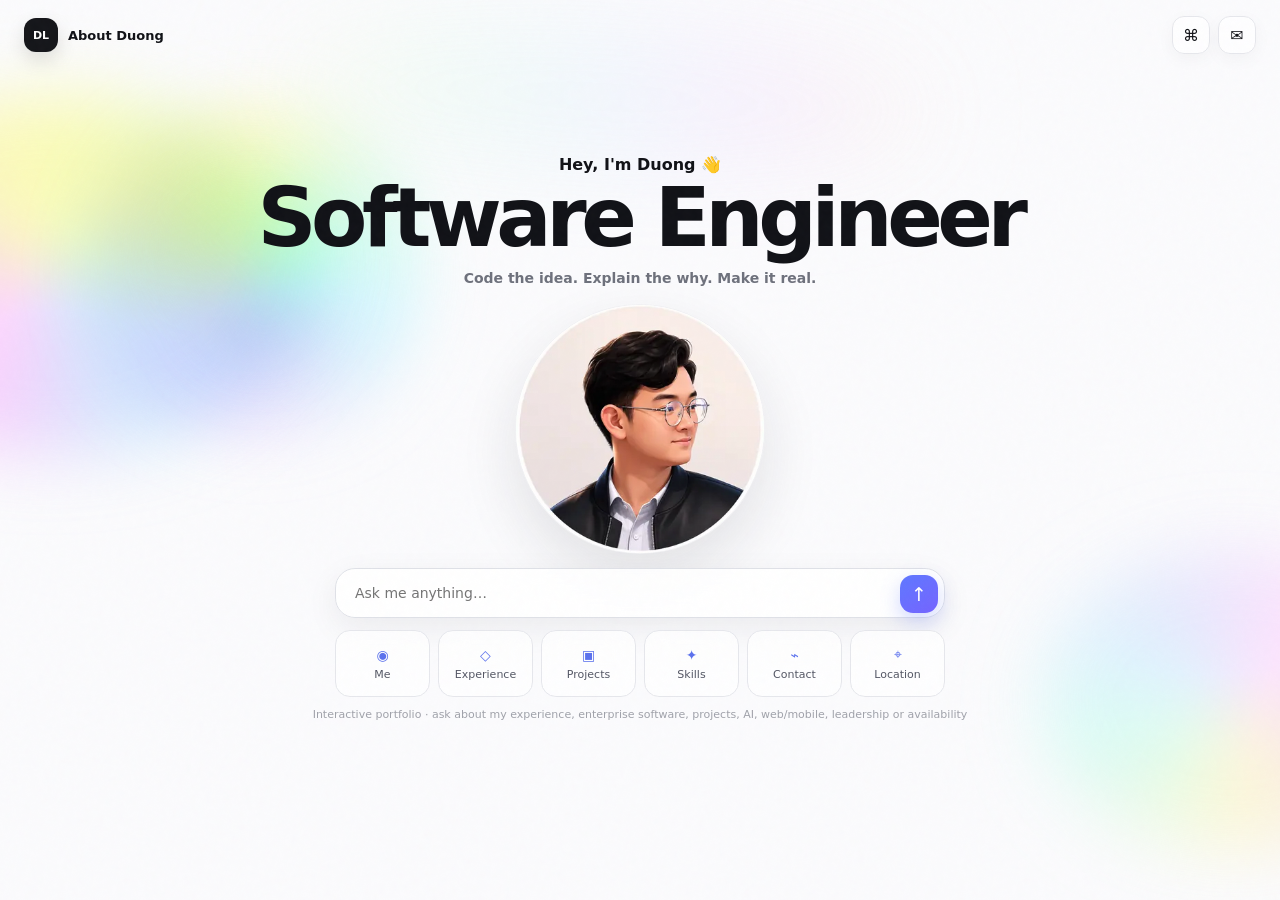
==== commit 38a93173: "Add professional experience and Smart Navigate Drone project" ====
--- a/index.html
+++ b/index.html
@@ -4,7 +4,7 @@
 <meta charset="utf-8" />
 <meta name="viewport" content="width=device-width, initial-scale=1" />
 <title>Duong (Tyler) Le — Software Engineer</title>
-<meta name="description" content="Interactive portfolio of Duong (Tyler) Le — software engineer, web & mobile product builder, AI/data systems learner, and customer-facing technology leader in Dallas–Fort Worth." />
+<meta name="description" content="Interactive portfolio of Duong (Tyler) Le — software engineer experienced in enterprise software, AI/data integration, FinTech, healthcare technology, web/mobile products, and customer-facing leadership." />
 <meta name="theme-color" content="#fbfbfd" />
 <meta property="og:title" content="Hey, I'm Duong — Software Engineer" />
 <meta property="og:description" content="I build products, explain technology clearly, and turn ideas into things people can actually use." />
@@ -13,13 +13,87 @@
 <meta property="og:image" content="https://lethaiduong-dev.github.io/assets/duong-avatar.webp" />
 <link rel="canonical" href="https://lethaiduong-dev.github.io/" />
 <style>
-:root{--ink:#111217;--muted:#6e717c;--line:#e6e7ec;--paper:#fbfbfd;--blue:#5f78ff;--blue2:#7564ff;--shadow:0 22px 70px rgba(24,24,35,.10)}*{box-sizing:border-box}html{scroll-behavior:smooth}html,body{margin:0;min-height:100%;font-family:Inter,ui-sans-serif,system-ui,-apple-system,BlinkMacSystemFont,"Segoe UI",sans-serif;color:var(--ink);background:var(--paper)}button,input,a{font:inherit}button{color:inherit}.app{position:relative;min-height:100vh;overflow:hidden}.noise{position:fixed;inset:0;pointer-events:none;z-index:30;opacity:.022;background-image:url("data:image/svg+xml,%3Csvg viewBox='0 0 180 180' xmlns='http://www.w3.org/2000/svg'%3E%3Cfilter id='n'%3E%3CfeTurbulence type='fractalNoise' baseFrequency='.75' numOctaves='4' stitchTiles='stitch'/%3E%3C/filter%3E%3Crect width='100%25' height='100%25' filter='url(%23n)'/%3E%3C/svg%3E")}.ambient{position:fixed;pointer-events:none;border-radius:50%;filter:blur(34px) saturate(145%);mix-blend-mode:multiply;opacity:.28;z-index:0}.ambient.a{width:520px;height:360px;left:-210px;top:95px;background:conic-gradient(from 20deg,#f2ff46,#76ffc4,#74c7ff,#d37aff,#ff8dc8,#fff05e,#f2ff46);animation:driftA 15s ease-in-out infinite alternate}.ambient.b{width:390px;height:300px;right:-150px;bottom:50px;background:conic-gradient(from 180deg,#ffef69,#7effd5,#92a6ff,#ea87ff,#ff9fa8,#ffef69);opacity:.19;animation:driftB 19s ease-in-out infinite alternate}.ambient.c{width:640px;height:150px;left:22vw;top:22px;border-radius:48%;background:linear-gradient(90deg,#faff9f,#a7ffcc,#a9d8ff,#e4a3ff,#ffd2b3);opacity:.11;filter:blur(46px);transform:rotate(3deg)}@keyframes driftA{to{transform:translate(72px,35px) rotate(22deg) scale(1.08)}}@keyframes driftB{to{transform:translate(-65px,-25px) rotate(-26deg) scale(1.12)}}.cursorAura,.cursorAura2{position:fixed;left:0;top:0;pointer-events:none;z-index:1;border-radius:50%;will-change:transform;mix-blend-mode:multiply}.cursorAura{width:330px;height:330px;margin:-165px 0 0 -165px;background:conic-gradient(from 0deg,#fff55e,#8bffc1,#7bd8ff,#b68cff,#f688e5,#ffb36e,#fff55e);filter:blur(30px) saturate(150%);opacity:.21;animation:spin 8s linear infinite}.cursorAura2{width:210px;height:210px;margin:-105px 0 0 -105px;background:radial-gradient(circle at 28% 28%,#fff86b 0 14%,transparent 45%),radial-gradient(circle at 65% 34%,#75ffd0 0 14%,transparent 45%),radial-gradient(circle at 55% 72%,#bd85ff 0 15%,transparent 48%);filter:blur(25px);opacity:.17}@keyframes spin{to{rotate:360deg}}.topbar{height:70px;display:flex;align-items:center;justify-content:space-between;padding:0 24px;position:relative;z-index:10}.brand{display:flex;align-items:center;gap:10px;text-decoration:none;font-size:13px;font-weight:780}.logo{width:34px;height:34px;border-radius:12px;background:#15161a;color:#fff;display:grid;place-items:center;font-size:11px;box-shadow:0 8px 20px rgba(0,0,0,.12)}.topActions{display:flex;gap:8px}.iconBtn{width:38px;height:38px;display:grid;place-items:center;border:1px solid var(--line);background:rgba(255,255,255,.75);backdrop-filter:blur(16px);border-radius:12px;text-decoration:none;box-shadow:0 5px 18px rgba(0,0,0,.04)}.screen{position:relative;z-index:3;min-height:calc(100vh - 70px)}.home{min-height:calc(100vh - 70px);display:flex;flex-direction:column;align-items:center;justify-content:center;text-align:center;padding:24px 18px 118px;transition:.35s ease}.home.hidden{opacity:0;transform:translateY(-16px);pointer-events:none;position:absolute;inset:0}.hello{font-weight:720;font-size:16px;margin:0 0 5px}.wave{display:inline-block;animation:wave 2.4s ease-in-out infinite;transform-origin:70% 70%}@keyframes wave{0%,60%,100%{transform:rotate(0)}70%{transform:rotate(16deg)}80%{transform:rotate(-8deg)}90%{transform:rotate(10deg)}}h1{font-size:clamp(48px,6.6vw,82px);line-height:.96;letter-spacing:-.066em;margin:0;font-weight:850}.slogan{font-size:14px;color:var(--muted);font-weight:570;margin:13px 0 0}.heroAvatar{width:min(250px,52vw);aspect-ratio:1;object-fit:cover;border-radius:50%;margin:18px auto 14px;box-shadow:0 24px 58px rgba(24,24,35,.11);border:1px solid rgba(0,0,0,.04);animation:floatFace 5s ease-in-out infinite}@keyframes floatFace{50%{transform:translateY(-7px)}}.searchWrap{width:min(570px,92vw);position:relative}.search{width:100%;padding:16px 54px 16px 19px;border:1px solid #dfe1e7;border-radius:20px;background:rgba(255,255,255,.88);backdrop-filter:blur(14px);box-shadow:0 10px 32px rgba(28,31,45,.07);outline:none;transition:.2s;font-size:14px}.search:focus{border-color:#aeb8ff;box-shadow:0 14px 36px rgba(95,120,255,.14)}.send{position:absolute;right:7px;top:7px;width:38px;height:38px;border:0;border-radius:13px;background:linear-gradient(145deg,var(--blue),var(--blue2));color:#fff;cursor:pointer;font-size:19px;box-shadow:0 8px 20px rgba(95,120,255,.28)}.homeNav{display:grid;grid-template-columns:repeat(5,1fr);gap:8px;width:min(570px,92vw);margin-top:12px}.homeNav button{height:67px;border:1px solid var(--line);background:rgba(255,255,255,.72);backdrop-filter:blur(14px);border-radius:15px;cursor:pointer;font-size:11px;color:#545765;display:flex;flex-direction:column;align-items:center;justify-content:center;gap:5px;transition:.2s}.homeNav button:hover{transform:translateY(-2px);border-color:#c8ceff;background:#fff}.homeNav .ico{font-size:14px;color:#5c72ed}.hint{font-size:11px;color:#a0a2aa;margin-top:11px}.chatView{display:none;max-width:920px;margin:0 auto;padding:10px 24px 150px;min-height:calc(100vh - 70px)}.chatView.active{display:block;animation:fadeUp .33s ease}@keyframes fadeUp{from{opacity:0;transform:translateY(10px)}to{opacity:1;transform:none}}.chatHeader{display:flex;justify-content:center;margin:6px 0 28px}.tinyAvatar{width:48px;height:48px;border-radius:16px;object-fit:cover;box-shadow:0 8px 20px rgba(0,0,0,.08)}.thread{display:flex;flex-direction:column;gap:18px}.userRow{display:flex;justify-content:flex-end}.userBubble{max-width:70%;padding:11px 15px;border-radius:16px 16px 4px 16px;background:linear-gradient(145deg,#617cff,#7065f6);color:#fff;font-size:14px;box-shadow:0 8px 22px rgba(95,120,255,.22)}.assistantBlock{display:grid;grid-template-columns:54px 1fr;gap:15px;align-items:start}.assistantAvatar{width:48px;height:48px;border-radius:16px;object-fit:cover;border:1px solid #e9e9ed;background:white}.assistantBody{max-width:780px}.assistantName{font-size:18px;font-weight:790;margin:1px 0 1px}.assistantMeta{font-size:11px;color:#9a9ca5;margin-bottom:12px}.assistantBody p{font-size:14px;color:#565965;line-height:1.75;margin:0 0 12px}.assistantBody strong{color:#191a1f}.miniBio{font-size:16px!important;color:#2a2c34!important;font-weight:650}.chips{display:flex;flex-wrap:wrap;gap:7px;margin:10px 0 2px}.tag{font-size:11px;background:#eef1ff;color:#4f61d8;border:1px solid #dfe4ff;border-radius:999px;padding:6px 9px;font-weight:650}.infoGrid{display:grid;grid-template-columns:repeat(3,1fr);gap:10px;margin:13px 0}.info{border:1px solid var(--line);background:rgba(255,255,255,.82);border-radius:15px;padding:13px}.info b{display:block;font-size:15px;margin-bottom:2px}.info span{font-size:11px;color:#858793}.portraitCard{display:grid;grid-template-columns:190px 1fr;gap:20px;align-items:center;border:1px solid var(--line);border-radius:21px;padding:15px;background:rgba(255,255,255,.74);box-shadow:0 10px 30px rgba(0,0,0,.035);margin:12px 0 14px}.portraitCard img{width:100%;aspect-ratio:4/5;object-fit:cover;border-radius:16px}.portraitCard h2{font-size:24px;line-height:1.08;letter-spacing:-.035em;margin:4px 0 8px}.portraitCard .eyebrow{font-size:10px;text-transform:uppercase;letter-spacing:.12em;color:#93959e;font-weight:800}.projectGrid{display:grid;grid-template-columns:repeat(2,1fr);gap:10px;margin-top:13px}.project{border:1px solid var(--line);background:rgba(255,255,255,.84);border-radius:16px;padding:14px;transition:.2s}.project:hover{transform:translateY(-2px);box-shadow:0 10px 25px rgba(0,0,0,.05)}.project small{font-size:10px;color:#6879e8;font-weight:750}.project h3{font-size:16px;margin:5px 0}.project p{font-size:12px;margin:0 0 8px;line-height:1.55}.stack{font-size:10px!important;color:#90929a!important}.actionRow{display:flex;flex-wrap:wrap;gap:8px;margin-top:13px}.action{padding:9px 12px;border:1px solid var(--line);border-radius:11px;background:#fff;text-decoration:none;font-size:12px;font-weight:700}.action.primary{background:#15161a;color:#fff;border-color:#15161a}.locationCard{border:1px solid var(--line);border-radius:18px;padding:17px;background:linear-gradient(145deg,#fff,#f6f8ff);display:flex;gap:15px;align-items:center;margin-top:12px}.pin{width:46px;height:46px;border-radius:14px;background:#eef1ff;display:grid;place-items:center;font-size:22px}.locationCard b{display:block}.locationCard span{font-size:12px;color:#777a84}.typing{display:inline-flex;gap:4px;padding:8px 10px;border:1px solid var(--line);border-radius:12px;background:#fff}.typing i{width:6px;height:6px;border-radius:50%;background:#9a9ba2;animation:bounce 1s infinite}.typing i:nth-child(2){animation-delay:.15s}.typing i:nth-child(3){animation-delay:.3s}@keyframes bounce{50%{transform:translateY(-4px);opacity:.45}}.chatControls{position:fixed;z-index:12;left:50%;bottom:14px;transform:translateX(-50%);width:min(720px,calc(100vw - 20px));display:none}.dock{display:flex;justify-content:center;gap:3px;margin-bottom:7px}.dock button{border:1px solid var(--line);background:rgba(255,255,255,.86);backdrop-filter:blur(18px);padding:8px 11px;cursor:pointer;font-size:11px;color:#60636d}.dock button:first-child{border-radius:13px 0 0 13px}.dock button:last-child{border-radius:0 13px 13px 0}.dock button:hover,.dock button.active{background:#16171b;color:#fff;border-color:#16171b}.chatInputWrap{position:relative}.chatInput{width:100%;padding:14px 52px 14px 17px;border-radius:18px;border:1px solid #d9dce5;background:rgba(255,255,255,.94);box-shadow:0 12px 34px rgba(25,27,38,.09);outline:none}.chatSend{position:absolute;right:6px;top:6px;width:36px;height:36px;border:0;border-radius:12px;background:#5f78ff;color:white;cursor:pointer;font-size:18px}.homeBtn{position:fixed;z-index:12;left:18px;bottom:18px;width:42px;height:42px;border:1px solid var(--line);border-radius:14px;background:rgba(255,255,255,.86);backdrop-filter:blur(15px);display:none;place-items:center;cursor:pointer;box-shadow:0 8px 22px rgba(0,0,0,.06)}.chatMode .homeBtn{display:grid}@media(max-width:760px){.topbar{padding:0 14px}.home{justify-content:flex-start;padding-top:68px}.ambient.a{width:390px;height:300px;left:-210px}.ambient.b{width:290px;height:240px}.cursorAura,.cursorAura2{display:none}h1{font-size:50px}.slogan{max-width:330px;line-height:1.55}.heroAvatar{width:210px}.homeNav{grid-template-columns:repeat(5,1fr);gap:5px}.homeNav button{height:62px;font-size:10px}.chatView{padding:2px 14px 145px}.assistantBlock{grid-template-columns:42px 1fr;gap:11px}.assistantAvatar{width:40px;height:40px;border-radius:13px}.userBubble{max-width:86%}.portraitCard{grid-template-columns:1fr}.portraitCard img{max-width:220px;margin:auto}.infoGrid{grid-template-columns:1fr 1fr}.projectGrid{grid-template-columns:1fr}.chatControls{bottom:9px}.dock{overflow:auto;justify-content:flex-start;padding:0 2px}.dock button{white-space:nowrap}.homeBtn{bottom:78px;left:10px}.topActions .iconBtn:first-child{display:none}}@media(prefers-reduced-motion:reduce){*{animation:none!important;transition:none!important}}
+:root{--ink:#111217;--muted:#6e717c;--line:#e6e7ec;--paper:#fbfbfd;--blue:#5f78ff;--blue2:#7564ff;--shadow:0 22px 70px rgba(24,24,35,.10)}*{box-sizing:border-box}html{scroll-behavior:smooth}html,body{margin:0;min-height:100%;font-family:Inter,ui-sans-serif,system-ui,-apple-system,BlinkMacSystemFont,"Segoe UI",sans-serif;color:var(--ink);background:var(--paper)}button,input,a{font:inherit}button{color:inherit}.app{position:relative;min-height:100vh;overflow:hidden}.noise{position:fixed;inset:0;pointer-events:none;z-index:30;opacity:.022;background-image:url("data:image/svg+xml,%3Csvg viewBox='0 0 180 180' xmlns='http://www.w3.org/2000/svg'%3E%3Cfilter id='n'%3E%3CfeTurbulence type='fractalNoise' baseFrequency='.75' numOctaves='4' stitchTiles='stitch'/%3E%3C/filter%3E%3Crect width='100%25' height='100%25' filter='url(%23n)'/%3E%3C/svg%3E")}.ambient{position:fixed;pointer-events:none;border-radius:50%;filter:blur(34px) saturate(145%);mix-blend-mode:multiply;opacity:.28;z-index:0}.ambient.a{width:520px;height:360px;left:-210px;top:95px;background:conic-gradient(from 20deg,#f2ff46,#76ffc4,#74c7ff,#d37aff,#ff8dc8,#fff05e,#f2ff46);animation:driftA 15s ease-in-out infinite alternate}.ambient.b{width:390px;height:300px;right:-150px;bottom:50px;background:conic-gradient(from 180deg,#ffef69,#7effd5,#92a6ff,#ea87ff,#ff9fa8,#ffef69);opacity:.19;animation:driftB 19s ease-in-out infinite alternate}.ambient.c{width:640px;height:150px;left:22vw;top:22px;border-radius:48%;background:linear-gradient(90deg,#faff9f,#a7ffcc,#a9d8ff,#e4a3ff,#ffd2b3);opacity:.11;filter:blur(46px);transform:rotate(3deg)}@keyframes driftA{to{transform:translate(72px,35px) rotate(22deg) scale(1.08)}}@keyframes driftB{to{transform:translate(-65px,-25px) rotate(-26deg) scale(1.12)}}.cursorAura,.cursorAura2{position:fixed;left:0;top:0;pointer-events:none;z-index:1;border-radius:50%;will-change:transform;mix-blend-mode:multiply}.cursorAura{width:330px;height:330px;margin:-165px 0 0 -165px;background:conic-gradient(from 0deg,#fff55e,#8bffc1,#7bd8ff,#b68cff,#f688e5,#ffb36e,#fff55e);filter:blur(30px) saturate(150%);opacity:.21;animation:spin 8s linear infinite}.cursorAura2{width:210px;height:210px;margin:-105px 0 0 -105px;background:radial-gradient(circle at 28% 28%,#fff86b 0 14%,transparent 45%),radial-gradient(circle at 65% 34%,#75ffd0 0 14%,transparent 45%),radial-gradient(circle at 55% 72%,#bd85ff 0 15%,transparent 48%);filter:blur(25px);opacity:.17}@keyframes spin{to{rotate:360deg}}.topbar{height:70px;display:flex;align-items:center;justify-content:space-between;padding:0 24px;position:relative;z-index:10}.brand{display:flex;align-items:center;gap:10px;text-decoration:none;font-size:13px;font-weight:780;color:var(--ink)}.logo{width:34px;height:34px;border-radius:12px;background:#15161a;color:#fff;display:grid;place-items:center;font-size:11px;box-shadow:0 8px 20px rgba(0,0,0,.12)}.topActions{display:flex;gap:8px}.iconBtn{width:38px;height:38px;display:grid;place-items:center;border:1px solid var(--line);background:rgba(255,255,255,.75);backdrop-filter:blur(16px);border-radius:12px;text-decoration:none;color:var(--ink);box-shadow:0 5px 18px rgba(0,0,0,.04)}.screen{position:relative;z-index:3;min-height:calc(100vh - 70px)}.home{min-height:calc(100vh - 70px);display:flex;flex-direction:column;align-items:center;justify-content:center;text-align:center;padding:24px 18px 118px;transition:.35s ease}.home.hidden{opacity:0;transform:translateY(-16px);pointer-events:none;position:absolute;inset:0}.hello{font-weight:720;font-size:16px;margin:0 0 5px}.wave{display:inline-block;animation:wave 2.4s ease-in-out infinite;transform-origin:70% 70%}@keyframes wave{0%,60%,100%{transform:rotate(0)}70%{transform:rotate(16deg)}80%{transform:rotate(-8deg)}90%{transform:rotate(10deg)}}h1{font-size:clamp(48px,6.6vw,82px);line-height:.96;letter-spacing:-.066em;margin:0;font-weight:850}.slogan{font-size:14px;color:var(--muted);font-weight:570;margin:13px 0 0}.heroAvatar{width:min(250px,52vw);aspect-ratio:1;object-fit:cover;border-radius:50%;margin:18px auto 14px;box-shadow:0 24px 58px rgba(24,24,35,.11);border:1px solid rgba(0,0,0,.04);animation:floatFace 5s ease-in-out infinite}@keyframes floatFace{50%{transform:translateY(-7px)}}.searchWrap{width:min(610px,92vw);position:relative}.search{width:100%;padding:16px 54px 16px 19px;border:1px solid #dfe1e7;border-radius:20px;background:rgba(255,255,255,.88);backdrop-filter:blur(14px);box-shadow:0 10px 32px rgba(28,31,45,.07);outline:none;transition:.2s;font-size:14px}.search:focus{border-color:#aeb8ff;box-shadow:0 14px 36px rgba(95,120,255,.14)}.send{position:absolute;right:7px;top:7px;width:38px;height:38px;border:0;border-radius:13px;background:linear-gradient(145deg,var(--blue),var(--blue2));color:#fff;cursor:pointer;font-size:19px;box-shadow:0 8px 20px rgba(95,120,255,.28)}.homeNav{display:grid;grid-template-columns:repeat(6,1fr);gap:8px;width:min(610px,92vw);margin-top:12px}.homeNav button{height:67px;border:1px solid var(--line);background:rgba(255,255,255,.72);backdrop-filter:blur(14px);border-radius:15px;cursor:pointer;font-size:11px;color:#545765;display:flex;flex-direction:column;align-items:center;justify-content:center;gap:5px;transition:.2s}.homeNav button:hover{transform:translateY(-2px);border-color:#c8ceff;background:#fff}.homeNav .ico{font-size:14px;color:#5c72ed}.hint{font-size:11px;color:#a0a2aa;margin-top:11px}.chatView{display:none;max-width:940px;margin:0 auto;padding:10px 24px 150px;min-height:calc(100vh - 70px)}.chatView.active{display:block;animation:fadeUp .33s ease}@keyframes fadeUp{from{opacity:0;transform:translateY(10px)}to{opacity:1;transform:none}}.chatHeader{display:flex;justify-content:center;margin:6px 0 28px}.tinyAvatar{width:48px;height:48px;border-radius:16px;object-fit:cover;box-shadow:0 8px 20px rgba(0,0,0,.08)}.thread{display:flex;flex-direction:column;gap:18px}.userRow{display:flex;justify-content:flex-end}.userBubble{max-width:70%;padding:11px 15px;border-radius:16px 16px 4px 16px;background:linear-gradient(145deg,#617cff,#7065f6);color:#fff;font-size:14px;box-shadow:0 8px 22px rgba(95,120,255,.22)}.assistantBlock{display:grid;grid-template-columns:54px 1fr;gap:15px;align-items:start}.assistantAvatar{width:48px;height:48px;border-radius:16px;object-fit:cover;border:1px solid #e9e9ed;background:white}.assistantBody{max-width:800px}.assistantName{font-size:18px;font-weight:790;margin:1px 0 1px}.assistantMeta{font-size:11px;color:#9a9ca5;margin-bottom:12px}.assistantBody p{font-size:14px;color:#565965;line-height:1.75;margin:0 0 12px}.assistantBody strong{color:#191a1f}.miniBio{font-size:16px!important;color:#2a2c34!important;font-weight:650}.chips{display:flex;flex-wrap:wrap;gap:7px;margin:10px 0 2px}.tag{font-size:11px;background:#eef1ff;color:#4f61d8;border:1px solid #dfe4ff;border-radius:999px;padding:6px 9px;font-weight:650}.infoGrid{display:grid;grid-template-columns:repeat(3,1fr);gap:10px;margin:13px 0}.info{border:1px solid var(--line);background:rgba(255,255,255,.82);border-radius:15px;padding:13px}.info b{display:block;font-size:15px;margin-bottom:2px}.info span{font-size:11px;color:#858793}.portraitCard{display:grid;grid-template-columns:190px 1fr;gap:20px;align-items:center;border:1px solid var(--line);border-radius:21px;padding:15px;background:rgba(255,255,255,.74);box-shadow:0 10px 30px rgba(0,0,0,.035);margin:12px 0 14px}.portraitCard img{width:100%;aspect-ratio:4/5;object-fit:cover;border-radius:16px}.portraitCard h2{font-size:24px;line-height:1.08;letter-spacing:-.035em;margin:4px 0 8px}.portraitCard .eyebrow{font-size:10px;text-transform:uppercase;letter-spacing:.12em;color:#93959e;font-weight:800}.projectGrid{display:grid;grid-template-columns:repeat(2,1fr);gap:10px;margin-top:13px}.project{border:1px solid var(--line);background:rgba(255,255,255,.84);border-radius:16px;padding:14px;transition:.2s}.project:hover{transform:translateY(-2px);box-shadow:0 10px 25px rgba(0,0,0,.05)}.project small{font-size:10px;color:#6879e8;font-weight:750}.project h3{font-size:16px;margin:5px 0}.project p{font-size:12px;margin:0 0 8px;line-height:1.55}.stack{font-size:10px!important;color:#90929a!important}.experienceTimeline{display:grid;gap:12px;margin-top:14px}.experienceCard{position:relative;border:1px solid var(--line);background:rgba(255,255,255,.86);border-radius:18px;padding:17px 17px 16px 20px;box-shadow:0 8px 28px rgba(24,24,35,.035)}.experienceCard:before{content:"";position:absolute;left:0;top:18px;bottom:18px;width:3px;border-radius:4px;background:linear-gradient(var(--blue),#a972ff)}.expTop{display:flex;justify-content:space-between;gap:15px;align-items:flex-start}.expRole{font-size:16px;font-weight:800;margin:0}.expCompany{font-size:12px;color:#596ce2;font-weight:760;margin-top:3px}.expDate{font-size:10px;color:#858793;font-weight:700;text-align:right;white-space:nowrap;line-height:1.45}.expSummary{font-size:12px!important;line-height:1.65!important;margin:10px 0 8px!important}.experienceCard ul{margin:8px 0 0;padding-left:18px;color:#5d606b}.experienceCard li{font-size:12px;line-height:1.58;margin:5px 0}.subProject{margin-top:10px;padding:10px 11px;border-radius:12px;background:#f7f8ff;border:1px solid #e7e9ff}.subProject b{font-size:11px}.subProject span{display:block;font-size:11px;line-height:1.55;color:#696c78;margin-top:3px}.actionRow{display:flex;flex-wrap:wrap;gap:8px;margin-top:13px}.action{padding:9px 12px;border:1px solid var(--line);border-radius:11px;background:#fff;text-decoration:none;color:var(--ink);font-size:12px;font-weight:700}.action.primary{background:#15161a;color:#fff;border-color:#15161a}.locationCard{border:1px solid var(--line);border-radius:18px;padding:17px;background:linear-gradient(145deg,#fff,#f6f8ff);display:flex;gap:15px;align-items:center;margin-top:12px}.pin{width:46px;height:46px;border-radius:14px;background:#eef1ff;display:grid;place-items:center;font-size:22px}.locationCard b{display:block}.locationCard span{font-size:12px;color:#777a84}.typing{display:inline-flex;gap:4px;padding:8px 10px;border:1px solid var(--line);border-radius:12px;background:#fff}.typing i{width:6px;height:6px;border-radius:50%;background:#9a9ba2;animation:bounce 1s infinite}.typing i:nth-child(2){animation-delay:.15s}.typing i:nth-child(3){animation-delay:.3s}@keyframes bounce{50%{transform:translateY(-4px);opacity:.45}}.chatControls{position:fixed;z-index:12;left:50%;bottom:14px;transform:translateX(-50%);width:min(760px,calc(100vw - 20px));display:none}.dock{display:flex;justify-content:center;gap:3px;margin-bottom:7px}.dock button{border:1px solid var(--line);background:rgba(255,255,255,.86);backdrop-filter:blur(18px);padding:8px 11px;cursor:pointer;font-size:11px;color:#60636d}.dock button:first-child{border-radius:13px 0 0 13px}.dock button:last-child{border-radius:0 13px 13px 0}.dock button:hover,.dock button.active{background:#16171b;color:#fff;border-color:#16171b}.chatInputWrap{position:relative}.chatInput{width:100%;padding:14px 52px 14px 17px;border-radius:18px;border:1px solid #d9dce5;background:rgba(255,255,255,.94);box-shadow:0 12px 34px rgba(25,27,38,.09);outline:none}.chatSend{position:absolute;right:6px;top:6px;width:36px;height:36px;border:0;border-radius:12px;background:#5f78ff;color:white;cursor:pointer;font-size:18px}.homeBtn{position:fixed;z-index:12;left:18px;bottom:18px;width:42px;height:42px;border:1px solid var(--line);border-radius:14px;background:rgba(255,255,255,.86);backdrop-filter:blur(15px);display:none;place-items:center;cursor:pointer;box-shadow:0 8px 22px rgba(0,0,0,.06)}.chatMode .homeBtn{display:grid}@media(max-width:760px){.topbar{padding:0 14px}.home{justify-content:flex-start;padding-top:46px}.ambient.a{width:390px;height:300px;left:-210px}.ambient.b{width:290px;height:240px}.cursorAura,.cursorAura2{display:none}h1{font-size:50px}.slogan{max-width:330px;line-height:1.55}.heroAvatar{width:190px}.homeNav{grid-template-columns:repeat(3,1fr);gap:6px;width:min(420px,92vw)}.homeNav button{height:56px;font-size:10px}.chatView{padding:2px 14px 145px}.assistantBlock{grid-template-columns:42px 1fr;gap:11px}.assistantAvatar{width:40px;height:40px;border-radius:13px}.userBubble{max-width:86%}.portraitCard{grid-template-columns:1fr}.portraitCard img{max-width:220px;margin:auto}.infoGrid{grid-template-columns:1fr 1fr}.projectGrid{grid-template-columns:1fr}.expTop{display:block}.expDate{text-align:left;margin-top:5px;white-space:normal}.chatControls{bottom:9px}.dock{overflow:auto;justify-content:flex-start;padding:0 2px}.dock button{white-space:nowrap}.homeBtn{bottom:78px;left:10px}.topActions .iconBtn:first-child{display:none}}@media(max-width:430px){.infoGrid{grid-template-columns:1fr}.home{padding-bottom:100px}.heroAvatar{width:175px;margin-top:14px}}@media(prefers-reduced-motion:reduce){*{animation:none!important;transition:none!important}}
 </style>
 </head>
 <body>
-<div class="app" id="app"><div class="noise"></div><div class="ambient a"></div><div class="ambient b"></div><div class="ambient c"></div><div class="cursorAura" id="cursorAura"></div><div class="cursorAura2" id="cursorAura2"></div><header class="topbar"><a class="brand" href="#" id="brandHome"><span class="logo">DL</span><span>About Duong</span></a><div class="topActions"><a class="iconBtn" href="https://github.com/lethaiduong-dev" target="_blank" rel="noreferrer" aria-label="GitHub">⌘</a><a class="iconBtn" href="mailto:Lethaiduong1912@gmail.com" aria-label="Email">✉</a></div></header><main class="screen"><section class="home" id="home"><p class="hello">Hey, I'm Duong <span class="wave">👋</span></p><h1>Software Engineer</h1><p class="slogan">Code the idea. Explain the why. Make it real.</p><img class="heroAvatar" src="assets/duong-avatar.webp" alt="AI portrait of Duong Le" /><div class="searchWrap"><input class="search" id="homeSearch" autocomplete="off" placeholder="Ask me anything…" aria-label="Ask Duong's portfolio"/><button class="send" id="homeSend" aria-label="Send">↑</button></div><div class="homeNav" id="homeNav"><button data-section="me"><span class="ico">◉</span>Me</button><button data-section="projects"><span class="ico">▣</span>Projects</button><button data-section="skills"><span class="ico">✦</span>Skills</button><button data-section="contact"><span class="ico">⌁</span>Contact</button><button data-section="location"><span class="ico">⌖</span>Location</button></div><div class="hint">Interactive portfolio · ask about my work, experience, projects, skills, AI, leadership or availability</div></section><section class="chatView" id="chatView"><div class="chatHeader"><img class="tinyAvatar" src="assets/duong-avatar.webp" alt="Duong Le avatar"></div><div class="thread" id="thread"></div></section><div class="chatControls" id="chatControls"><div class="dock" id="dock"><button data-section="me">◉ Me</button><button data-section="projects">▣ Projects</button><button data-section="skills">✦ Skills</button><button data-section="contact">⌁ Contact</button><button data-section="location">⌖ Location</button></div><div class="chatInputWrap"><input id="chatInput" class="chatInput" autocomplete="off" placeholder="Ask me anything…"><button id="chatSend" class="chatSend">↑</button></div></div><button class="homeBtn" id="homeBtn" title="Back home">⌂</button></main></div>
+<div class="app" id="app">
+  <div class="noise"></div><div class="ambient a"></div><div class="ambient b"></div><div class="ambient c"></div><div class="cursorAura" id="cursorAura"></div><div class="cursorAura2" id="cursorAura2"></div>
+  <header class="topbar">
+    <a class="brand" href="#" id="brandHome"><span class="logo">DL</span><span>About Duong</span></a>
+    <div class="topActions"><a class="iconBtn" href="https://github.com/lethaiduong-dev" target="_blank" rel="noreferrer" aria-label="GitHub">⌘</a><a class="iconBtn" href="mailto:Lethaiduong1912@gmail.com" aria-label="Email">✉</a></div>
+  </header>
+  <main class="screen">
+    <section class="home" id="home">
+      <p class="hello">Hey, I'm Duong <span class="wave">👋</span></p>
+      <h1>Software Engineer</h1>
+      <p class="slogan">Code the idea. Explain the why. Make it real.</p>
+      <img class="heroAvatar" src="assets/duong-avatar.webp" alt="AI portrait of Duong Le" />
+      <div class="searchWrap"><input class="search" id="homeSearch" autocomplete="off" placeholder="Ask me anything…" aria-label="Ask Duong's portfolio"/><button class="send" id="homeSend" aria-label="Send">↑</button></div>
+      <div class="homeNav" id="homeNav">
+        <button data-section="me"><span class="ico">◉</span>Me</button>
+        <button data-section="experience"><span class="ico">◇</span>Experience</button>
+        <button data-section="projects"><span class="ico">▣</span>Projects</button>
+        <button data-section="skills"><span class="ico">✦</span>Skills</button>
+        <button data-section="contact"><span class="ico">⌁</span>Contact</button>
+        <button data-section="location"><span class="ico">⌖</span>Location</button>
+      </div>
+      <div class="hint">Interactive portfolio · ask about my experience, enterprise software, projects, AI, web/mobile, leadership or availability</div>
+    </section>
+    <section class="chatView" id="chatView"><div class="chatHeader"><img class="tinyAvatar" src="assets/duong-avatar.webp" alt="Duong Le avatar"></div><div class="thread" id="thread"></div></section>
+    <div class="chatControls" id="chatControls">
+      <div class="dock" id="dock"><button data-section="me">◉ Me</button><button data-section="experience">◇ Experience</button><button data-section="projects">▣ Projects</button><button data-section="skills">✦ Skills</button><button data-section="contact">⌁ Contact</button><button data-section="location">⌖ Location</button></div>
+      <div class="chatInputWrap"><input id="chatInput" class="chatInput" autocomplete="off" placeholder="Ask me anything…"><button id="chatSend" class="chatSend">↑</button></div>
+    </div>
+    <button class="homeBtn" id="homeBtn" title="Back home">⌂</button>
+  </main>
+</div>
 <script>
-const app=document.getElementById('app'),home=document.getElementById('home'),chatView=document.getElementById('chatView'),thread=document.getElementById('thread');const avatar='assets/duong-avatar.webp';const sectionQuestions={me:'Who are you? Tell me what makes you different.',projects:'Show me the work you are most proud of.',skills:'What can you build and what technologies do you use?',contact:'How can I contact you or discuss an opportunity?',location:'Where are you based and what work arrangements fit you?'};const content={me:`<div class="portraitCard"><img src="assets/duong-professional.webp" alt="Professional portrait of Duong Le"><div><div class="eyebrow">Duong (Tyler) Le · Dallas–Fort Worth</div><h2>Builder energy. People skills. Software engineer mindset.</h2><p>I'm a Gen-Z software engineer who likes being where <strong>technology meets real people and real problems</strong>. I don't want to live only behind a screen — I like building, presenting, listening, troubleshooting and turning ideas into something people can actually use.</p></div></div><p class="miniBio">I bring <strong>4+ years developing and maintaining web & mobile applications</strong> and <strong>4+ years in customer service and management</strong>, so I can move comfortably between code, products, teams and customers.</p><div class="infoGrid"><div class="info"><b>Web + Mobile</b><span>React, Node.js, APIs, databases, Expo / React Native, Android & iOS</span></div><div class="info"><b>Customer + Management</b><span>Training, scheduling, KPIs, promotions, demos, service recovery</span></div><div class="info"><b>Education</b><span>B.S. Software Engineering · UTD · Dec 2025</span></div></div><p>At <strong>Infinity Management</strong>, I work across web/mobile product delivery, REST APIs, PostgreSQL, AI-assisted workflows, release testing, troubleshooting and stakeholder demos. Earlier retail leadership at <strong>GongCha</strong> and <strong>Liuyishou</strong> built my confidence in communication, training, customer experience, fast decisions and leading under pressure.</p><p><strong>How I learn:</strong> when new technology catches my attention, I want to understand the mechanism behind it — not just use it. I pull the system apart conceptually, learn how the pieces connect, then look for ways to simplify, improve or innovate when it makes sense.</p><div class="chips"><span class="tag">Full-stack builder</span><span class="tag">Android / iOS</span><span class="tag">AI-curious</span><span class="tag">Customer-first</span><span class="tag">Quick problem solver</span><span class="tag">Confident communicator</span></div>`,projects:`<p>Here are the projects that best show how I think: <strong>understand the workflow → build the system → test the edge cases → explain the value.</strong></p><div class="projectGrid"><div class="project"><small>BUSINESS PLATFORM</small><h3>SyntaxSC</h3><p>Multi-module web/mobile platform supporting CRM, FinSight reporting, BizShield, field service, construction, payroll and client workflows.</p><p class="stack">Node.js · Express · PostgreSQL · REST APIs · Docker · Git</p></div><div class="project"><small>MOBILE PRODUCT</small><h3>DFW Pass</h3><p>Helped evolve a rewards web product toward Expo / React Native Android and iOS apps, with QR check-ins, rewards, businesses/offers and merchant/admin workflows.</p><p class="stack">Expo · React Native · JavaScript · Node.js · PostgreSQL</p></div><div class="project"><small>AI + DATA</small><h3>FinSight AI Import</h3><p>AI-assisted CSV/Excel mapping workflows that transform raw accounting data into structured application and reporting formats.</p><p class="stack">JavaScript · SQL · PostgreSQL · REST APIs · AI mapping</p></div><div class="project"><small>JAVA FULL STACK</small><h3>CSF 2.0 Risk App</h3><p>Cybersecurity assessment app with Spring Boot REST APIs, React UI, PostgreSQL, autosave, run tracking and visual reporting.</p><p class="stack">Java · Spring Boot · React · TypeScript · PostgreSQL · Docker</p></div><div class="project"><small>EMERGING AI</small><h3>Agentic AI Systems</h3><p>Hands-on study and implementation planning around MCP, RAG, multi-agent orchestration, LLM routing, vector search and knowledge graphs.</p><p class="stack">Python · MCP · RAG · pgvector · LiteLLM concepts</p></div><div class="project"><small>SYSTEMS THINKING</small><h3>Monitoring + Incident Response</h3><p>Linux/Python monitoring, alert logging and recovery workflows built to practice fault isolation, escalation and root-cause analysis.</p><p class="stack">Linux · Python · Shell · SQL · RCA</p></div></div>`,skills:`<p>I like a stack that lets me move from an idea to a working product — and then explain it to the people who use it.</p><div class="infoGrid"><div class="info"><b>Frontend & Mobile</b><span>React, TypeScript, JavaScript, HTML/CSS, Expo, React Native, Android/iOS app workflows</span></div><div class="info"><b>Backend & APIs</b><span>Node.js, Express, Java Spring Boot, REST APIs, async workflow concepts</span></div><div class="info"><b>Data</b><span>PostgreSQL, MySQL, SQL reporting, data validation, CSV/Excel imports, KPI dashboards</span></div><div class="info"><b>AI Systems</b><span>Agentic AI concepts, MCP, RAG, multi-agent patterns, LLM routing, vector-search familiarity</span></div><div class="info"><b>DevOps & Systems</b><span>Docker, Git/GitHub, Linux, CI/CD concepts, Kubernetes familiarity, troubleshooting</span></div><div class="info"><b>Product & People</b><span>Requirements, UAT, demos, training, customer experience, leadership, critical thinking</span></div></div><p><strong>Specialty:</strong> I learn new tools fast because I care about the mechanism, not the buzzword. My goal is always to understand <em>why it works</em> well enough to use it responsibly and improve the experience around it.</p>`,contact:`<p>If you're hiring for software, product, solutions/sales engineering, customer technology or a role where strong communication matters, I'd be glad to talk.</p><div class="actionRow"><a class="action primary" href="mailto:Lethaiduong1912@gmail.com">✉ Email me</a><a class="action" href="https://www.linkedin.com/in/duongle1912" target="_blank" rel="noreferrer">LinkedIn ↗</a><a class="action" href="https://github.com/lethaiduong-dev" target="_blank" rel="noreferrer">GitHub ↗</a><a class="action" href="tel:+14692680681">Call / Text</a></div><p style="margin-top:14px"><strong>Email:</strong> Lethaiduong1912@gmail.com<br><strong>Phone:</strong> (469) 268-0681</p><p>I'm especially interested in teams that value <strong>technology, innovation, ownership, communication and customer impact</strong>.</p>`,location:`<div class="locationCard"><div class="pin">⌖</div><div><b>Dallas–Fort Worth, Texas</b><span>Based in North Texas · available for DFW opportunities and travel when the role requires it.</span></div></div><p style="margin-top:14px">I work well in environments where I can collaborate directly with engineers, product teams, managers, customers or retail/field partners. I'm comfortable with <strong>on-site, hybrid and customer-facing work</strong> when it helps the team move faster.</p>`};const qa=[{keys:['mobile','android','ios','react native','expo'],html:`<p>I have <strong>4+ years across web & mobile application development and maintenance</strong>. My current work includes product and integration work across web/mobile systems, while DFW Pass gave me direct Expo / React Native experience for <strong>Android and iOS</strong> workflows, package identifiers, SDK/versioning and cross-platform product features.</p><div class="chips"><span class="tag">Expo</span><span class="tag">React Native</span><span class="tag">Android</span><span class="tag">iOS</span><span class="tag">REST APIs</span></div>`},{keys:['management','manager','leadership','customer service','customer','sales','retail'],html:`<p>I bring <strong>4+ years of customer service and management experience</strong>. At GongCha I led a customer-service team, handled scheduling, training, product knowledge, promotions, KPIs and fast issue resolution. Liuyishou added more hands-on retail leadership, while Infinity strengthened stakeholder demos, user training and professional technical communication.</p><p>That experience is why I'm comfortable speaking with both engineers and customers — I can translate between technical detail and the outcome people actually care about.</p>`},{keys:['ai','agent','rag','mcp','llm'],html:`<p>My AI work is practical and growing: AI-assisted data mapping at Infinity plus focused learning around <strong>agentic AI, MCP, RAG, multi-agent orchestration, LLM routing, vector search and knowledge-graph patterns</strong>. I like understanding the architecture behind emerging tools before deciding where they create real value.</p>`},{keys:['education','degree','school','utd','collin'],html:`<p>I earned a <strong>B.S. in Software Engineering from the University of Texas at Dallas</strong> in December 2025. Before that, I completed an <strong>A.A.S. in Computer Systems — Database Development</strong> at Collin College with a <strong>4.0 GPA</strong>.</p>`},{keys:['infinity','syntax'],html:`<p>At Infinity Management I work across web/mobile product initiatives: multi-module business workflows, REST API and PostgreSQL integration, AI-assisted imports, UAT/release readiness, Docker/Git development, debugging, stakeholder demos and rapid issue resolution. The work has taught me to think beyond one layer of the stack.</p>`},{keys:['gongcha','gong cha','liuyishou'],html:`<p>Retail leadership taught me how to lead when things move fast: train people clearly, prioritize the next problem, watch customer behavior, protect the brand experience and make decisions without waiting for perfect information. Those skills transfer directly into product, sales engineering and customer-facing technology work.</p>`},{keys:['learn','learning','innovation','innovate','new technology'],html:`<p>I learn by asking <strong>“what is happening under the hood?”</strong> I want the mechanism, dependencies and tradeoffs — then I build something small, test it, and connect it to a real problem. If a new tool genuinely improves the workflow, I look for ways to innovate around it instead of adding technology just for the trend.</p>`},{keys:['strength','different','why hire','hire you','personality'],html:`<p>I'm technical, but I don't hide behind technical language. I can <strong>build the product, explain the product, train people on the product and stay calm when the product breaks</strong>. My mix of engineering, product curiosity, customer service and management gives me a communication style that's confident, practical and naturally people-oriented.</p>`}];function sectionResponse(s){return content[s]||content.me}function classify(q){const s=q.toLowerCase();for(const item of qa){if(item.keys.some(k=>s.includes(k)))return item.html}if(/project|work|built|portfolio/.test(s))return content.projects;if(/skill|stack|technology|language|framework/.test(s))return content.skills;if(/contact|email|phone|linkedin|github|reach/.test(s))return content.contact;if(/location|where|based|texas|dallas|dfw/.test(s))return content.location;return `<p>Good question. The fastest way to understand me is this: I'm a <strong>software engineer with 4+ years across web/mobile development plus 4+ years in customer service and management</strong>. I build across APIs, databases, web/mobile products and AI-assisted workflows — and I enjoy explaining technology as much as building it.</p><p>You can ask me about <strong>projects, Android/iOS, skills, AI, Infinity Management, leadership, education, location or contact info</strong>.</p>`}function bubbleUser(q){const row=document.createElement('div');row.className='userRow';const b=document.createElement('div');b.className='userBubble';b.textContent=q;row.appendChild(b);thread.appendChild(row)}function assistantShell(html){const row=document.createElement('div');row.className='assistantBlock';row.innerHTML=`<img class="assistantAvatar" src="${avatar}" alt="Duong avatar"><div class="assistantBody"><div class="assistantName">Duong Le</div><div class="assistantMeta">Software Engineer · Dallas–Fort Worth</div>${html}</div>`;thread.appendChild(row)}function typing(){const row=document.createElement('div');row.className='assistantBlock typingRow';row.innerHTML=`<img class="assistantAvatar" src="${avatar}" alt="Duong avatar"><div class="typing"><i></i><i></i><i></i></div>`;thread.appendChild(row);return row}function enterChat(q,html,replace=true){home.classList.add('hidden');chatView.classList.add('active');app.classList.add('chatMode');document.getElementById('chatControls').style.display='block';if(replace)thread.innerHTML='';bubbleUser(q);const t=typing();setTimeout(()=>{t.remove();assistantShell(html);window.scrollTo({top:document.body.scrollHeight,behavior:'smooth'})},320);location.hash='chat'}function showSection(section){document.querySelectorAll('#dock button').forEach(b=>b.classList.toggle('active',b.dataset.section===section));enterChat(sectionQuestions[section],sectionResponse(section),true)}function ask(q){if(!q.trim())return;enterChat(q,classify(q),false);document.getElementById('chatInput').value='';document.getElementById('homeSearch').value=''}function goHome(){thread.innerHTML='';home.classList.remove('hidden');chatView.classList.remove('active');app.classList.remove('chatMode');document.getElementById('chatControls').style.display='none';location.hash='';window.scrollTo({top:0,behavior:'smooth'})}document.querySelectorAll('[data-section]').forEach(b=>b.addEventListener('click',()=>showSection(b.dataset.section)));document.getElementById('homeBtn').onclick=goHome;document.getElementById('brandHome').onclick=e=>{e.preventDefault();goHome()};const hs=document.getElementById('homeSearch'),hi=document.getElementById('chatInput');document.getElementById('homeSend').onclick=()=>ask(hs.value);document.getElementById('chatSend').onclick=()=>ask(hi.value);hs.addEventListener('keydown',e=>{if(e.key==='Enter')ask(hs.value)});hi.addEventListener('keydown',e=>{if(e.key==='Enter')ask(hi.value)});const aura=document.getElementById('cursorAura'),aura2=document.getElementById('cursorAura2');let targetX=innerWidth*.2,targetY=innerHeight*.3,x=targetX,y=targetY,x2=x,y2=y;window.addEventListener('pointermove',e=>{targetX=e.clientX;targetY=e.clientY},{passive:true});function animateAura(){x+=(targetX-x)*.13;y+=(targetY-y)*.13;x2+=(targetX-x2)*.055;y2+=(targetY-y2)*.055;aura.style.transform=`translate3d(${x}px,${y}px,0)`;aura2.style.transform=`translate3d(${x2}px,${y2}px,0)`;requestAnimationFrame(animateAura)}animateAura();if(location.hash.startsWith('#chat'))showSection('me');
+const app=document.getElementById('app'),home=document.getElementById('home'),chatView=document.getElementById('chatView'),thread=document.getElementById('thread');
+const avatar='assets/duong-avatar.webp';
+const sectionQuestions={me:'Who are you? Tell me what makes you different.',experience:'Walk me through your professional experience.',projects:'Show me the work you are most proud of.',skills:'What can you build and what technologies do you use?',contact:'How can I contact you or discuss an opportunity?',location:'Where are you based and what work arrangements fit you?'};
+const content={
+me:`<div class="portraitCard"><img src="assets/duong-professional.webp" alt="Professional portrait of Duong Le"><div><div class="eyebrow">Duong (Tyler) Le · Dallas–Fort Worth</div><h2>Builder energy. People skills. Software engineer mindset.</h2><p>I'm a software engineer who likes being where <strong>technology meets real people and real problems</strong>. I enjoy building, presenting, listening, troubleshooting and turning ideas into software people can actually use.</p></div></div><p class="miniBio">My background spans <strong>enterprise software at NTT DATA</strong>, <strong>FinTech and business-platform development at Infinity Management</strong>, and customer-facing digital operations and leadership at <strong>GongCha and Liuyishou</strong>.</p><div class="infoGrid"><div class="info"><b>Enterprise + AI</b><span>NTT DATA · Dell/Perot data web application · healthcare technology</span></div><div class="info"><b>Web + Mobile</b><span>React, Node.js, APIs, PostgreSQL, Expo / React Native, Android & iOS</span></div><div class="info"><b>Education</b><span>B.S. Software Engineering · UTD · Dec 2025</span></div></div><p>At <strong>Infinity Management</strong>, I design and develop SyntaxSC across accounting, financial reporting, tax-preparation, CRM, payroll and other business workflows. Previously at <strong>NTT DATA Services</strong>, I worked as a Software Development Specialist on Dell/Perot Systems-related and NTT DATA Healthcare projects. My retail leadership background strengthened my communication, training, customer experience and fast decision-making skills.</p><p><strong>How I learn:</strong> when new technology catches my attention, I want to understand the mechanism behind it — not just use it. I learn how the pieces connect, build with it, test the edge cases and look for ways to simplify or improve the experience.</p><div class="chips"><span class="tag">Full-stack builder</span><span class="tag">Enterprise software</span><span class="tag">AI + data integration</span><span class="tag">FinTech</span><span class="tag">Android / iOS</span><span class="tag">Customer-first</span></div>`,
+experience:`<p>My experience combines <strong>software engineering, AI/data integration, financial technology, healthcare technology, web/mobile products and hands-on leadership</strong>.</p><div class="experienceTimeline">
+<div class="experienceCard"><div class="expTop"><div><div class="expRole">Software Engineer · IT & Digital Product</div><div class="expCompany">Infinity Management · Dallas, TX</div></div><div class="expDate">May 2024 — Present</div></div><p class="expSummary">Design and develop SyntaxSC, an integrated web/mobile business platform connecting accounting, financial reporting, tax preparation, CRM, payroll and operational workflows.</p><ul><li>Architect and develop <strong>FinSight</strong>, an internal QuickBooks-style financial environment designed to reduce dependence on separate accounting software.</li><li>Build Profit & Loss, Balance Sheet, Trial Balance, General Ledger, Cash Flow, AR/AP Aging, Bank Summary, Bank Reconciliation and Inventory Valuation workflows.</li><li>Develop AI-assisted CSV/Excel imports and intelligent field-mapping workflows backed by SQL/PostgreSQL data processing.</li><li>Build QuickBooks migration/import workflows and financial-data transformation features.</li><li>Design and develop <strong>SyntaxPrep</strong>, a professional tax-preparation workflow inspired by platforms such as MyTAXPrepOffice, including taxpayer/client records, return workflows, filing status and IRS/Texas filing-payment integration architecture.</li><li>Develop REST APIs, database schemas, frontend/mobile integrations, UAT/release validation, debugging and stakeholder demonstrations across the platform.</li></ul><div class="chips"><span class="tag">Node.js</span><span class="tag">PostgreSQL</span><span class="tag">REST APIs</span><span class="tag">JavaScript</span><span class="tag">Docker</span><span class="tag">AI-assisted workflows</span></div></div>
+<div class="experienceCard"><div class="expTop"><div><div class="expRole">Software Development Specialist</div><div class="expCompany">NTT DATA Services · Plano, TX</div></div><div class="expDate">Aug 1, 2022 — Dec 31, 2023</div></div><p class="expSummary">Worked across enterprise web, data and healthcare technology projects within NTT DATA's Plano engineering organization.</p><div class="subProject"><b>Dell / Perot Systems-related project</b><span>Designed and integrated AI-assisted tools into a data-focused web application, helping improve how users interacted with and analyzed information. Supported feature integration, testing, debugging, data validation and application improvements without tying the work to an unverified AI model or cloud stack.</span></div><div class="subProject"><b>NTT DATA Healthcare project</b><span>Contributed to healthcare application and data workflows, supporting software development, integration, testing, troubleshooting and cross-functional delivery in an enterprise environment.</span></div><div class="chips"><span class="tag">Software development</span><span class="tag">AI integration</span><span class="tag">Web applications</span><span class="tag">Data workflows</span><span class="tag">Healthcare technology</span><span class="tag">Testing + debugging</span></div></div>
+<div class="experienceCard"><div class="expTop"><div><div class="expRole">General Manager & Digital Product Operations Lead</div><div class="expCompany">GongCha · Dallas, TX</div></div><div class="expDate">Aug 2021 — Jun 2024</div></div><p class="expSummary">Combined high-volume retail leadership with digital product, loyalty and customer-experience operations.</p><ul><li>Managed daily operations, customer relationships, sales/service KPIs, promotions and a <strong>15-person team</strong>, including scheduling, training and escalations.</li><li>Trained employees on product knowledge, selling techniques, POS/loyalty technology, promotions and customer engagement.</li><li>Used loyalty data, sales trends and customer feedback to refine promotions and service execution, contributing to approximately <strong>20% higher engagement in three months</strong>.</li><li>Supported customer-facing digital/rewards workflows and translated real user feedback into practical product and operational improvements.</li></ul><div class="chips"><span class="tag">Leadership</span><span class="tag">Customer experience</span><span class="tag">Loyalty technology</span><span class="tag">KPIs</span><span class="tag">Training</span><span class="tag">Digital operations</span></div></div>
+<div class="experienceCard"><div class="expTop"><div><div class="expRole">Retail Operations Lead</div><div class="expCompany">Liuyishou Hotpot · Richardson, TX</div></div><div class="expDate">Dec 2024 — Jan 2026</div></div><p class="expSummary">Led customer experience and day-to-day retail execution in a fast-moving, high-volume environment.</p><ul><li>Led staff training and scheduling, promotional execution, store presentation and real-time customer/operational issue resolution.</li><li>Adjusted staffing and operating priorities using frontline feedback and service trends to maintain smooth execution during peak periods.</li><li>Partnered with managers to protect service quality, communicate changes clearly and keep the team aligned under pressure.</li></ul><div class="chips"><span class="tag">Operations</span><span class="tag">Team leadership</span><span class="tag">Scheduling</span><span class="tag">Promotions</span><span class="tag">Customer service</span></div></div>
+</div>`,
+projects:`<p>These projects show how I work: <strong>understand the workflow → build the system → test the edge cases → explain the value.</strong></p><div class="projectGrid"><div class="project"><small>BUSINESS + FINTECH PLATFORM</small><h3>SyntaxSC</h3><p>Multi-module web/mobile platform spanning CRM, FinSight accounting and reporting, SyntaxPrep tax workflows, payroll, field service, construction and client operations.</p><p class="stack">Node.js · Express · PostgreSQL · REST APIs · Docker · Git</p></div><div class="project"><small>MOBILE PRODUCT</small><h3>DFW Pass</h3><p>Rewards platform evolving across web, Expo / React Native Android and iOS with businesses/offers, check-ins, rewards and merchant/admin workflows.</p><p class="stack">Expo · React Native · JavaScript · Node.js · PostgreSQL</p></div><div class="project"><small>AI + ACCOUNTING DATA</small><h3>FinSight AI Import</h3><p>AI-assisted CSV/Excel mapping workflows that transform raw accounting data into structured application data and financial-reporting formats.</p><p class="stack">JavaScript · SQL · PostgreSQL · REST APIs · AI mapping</p></div><div class="project"><small>ROBOTICS + IOT PROTOTYPE</small><h3>Smart Navigate Drone Prototype</h3><p>Built autonomous quadcopter navigation logic using GPS/sensor data, computer vision and ROS; added real-time obstacle detection, RTSP drone-to-vehicle video communication and AWS IoT telemetry for cloud logging, monitoring and remote debugging.</p><p class="stack">Python · C++ · OpenCV · Linux · ROS/Gazebo · RTSP · AWS IoT Core</p></div><div class="project"><small>JAVA FULL STACK</small><h3>CSF 2.0 Risk App</h3><p>Cybersecurity assessment app with Spring Boot REST APIs, React UI, PostgreSQL, JWT authentication, autosave, run tracking and visual reporting.</p><p class="stack">Java · Spring Boot · React · TypeScript · PostgreSQL · Docker</p></div><div class="project"><small>EMERGING AI</small><h3>Agentic AI Systems</h3><p>Hands-on study and implementation planning around MCP, RAG, multi-agent orchestration, LLM routing, vector search and knowledge graphs.</p><p class="stack">Python · MCP · RAG · pgvector · LLM routing concepts</p></div><div class="project"><small>SYSTEMS THINKING</small><h3>Monitoring + Incident Response</h3><p>Linux/Python monitoring, alert logging and recovery workflows built to practice fault isolation, escalation and root-cause analysis.</p><p class="stack">Linux · Python · Shell · SQL · RCA</p></div></div>`,
+skills:`<p>I like a stack that lets me move from an idea to a working product — and then explain it to the people who use it.</p><div class="infoGrid"><div class="info"><b>Frontend & Mobile</b><span>React, TypeScript, JavaScript, HTML/CSS, Expo, React Native, Android/iOS workflows</span></div><div class="info"><b>Backend & APIs</b><span>Node.js, Express, Java Spring Boot, Python, Flask/FastAPI, REST APIs</span></div><div class="info"><b>Data</b><span>PostgreSQL, MySQL, SQL reporting, data validation, CSV/Excel imports, KPI dashboards</span></div><div class="info"><b>AI & Integration</b><span>AI-assisted workflows, data mapping, agentic AI concepts, MCP, RAG, vector-search familiarity</span></div><div class="info"><b>DevOps & Systems</b><span>Docker, Git/GitHub, Linux, CI/CD concepts, AWS IoT Core, troubleshooting</span></div><div class="info"><b>Robotics & Networking</b><span>Python/C++, OpenCV, ROS/Gazebo, RTSP, telemetry, Network+/security foundations</span></div><div class="info"><b>Product & People</b><span>Requirements, UAT, demos, training, customer experience, leadership, critical thinking</span></div><div class="info"><b>Business Domains</b><span>FinTech/accounting, healthcare technology, CRM, payroll, tax workflows, loyalty/rewards</span></div></div><p><strong>Specialty:</strong> I learn new tools fast because I care about the mechanism, not the buzzword. My goal is to understand <em>why it works</em> well enough to use it responsibly and improve the experience around it.</p>`,
+contact:`<p>If you're hiring for software, product, systems integration, solutions engineering, customer technology or a role where strong communication matters, I'd be glad to talk.</p><div class="actionRow"><a class="action primary" href="mailto:Lethaiduong1912@gmail.com">✉ Email me</a><a class="action" href="https://www.linkedin.com/in/duongle1912" target="_blank" rel="noreferrer">LinkedIn ↗</a><a class="action" href="https://github.com/lethaiduong-dev" target="_blank" rel="noreferrer">GitHub ↗</a><a class="action" href="tel:+14692680681">Call / Text</a></div><p style="margin-top:14px"><strong>Email:</strong> Lethaiduong1912@gmail.com<br><strong>Phone:</strong> (469) 268-0681</p><p>I'm especially interested in teams that value <strong>technology, innovation, ownership, communication and customer impact</strong>.</p>`,
+location:`<div class="locationCard"><div class="pin">⌖</div><div><b>Dallas–Fort Worth, Texas</b><span>Based in North Texas · available for DFW opportunities and travel when the role requires it.</span></div></div><p style="margin-top:14px">I work well in environments where I can collaborate directly with engineers, product teams, managers, customers or field partners. I'm comfortable with <strong>on-site, hybrid and customer-facing work</strong> when it helps the team move faster.</p>`
+};
+const qa=[
+{keys:['experience','career','work history','ntt','perot','dell'],html:content.experience},
+{keys:['mobile','android','ios','react native','expo'],html:`<p>My web/mobile work spans product development and integration at Infinity Management plus DFW Pass development for <strong>Android and iOS</strong>. I work across frontend, REST APIs, databases, release validation and cross-platform workflows.</p><div class="chips"><span class="tag">Expo</span><span class="tag">React Native</span><span class="tag">Android</span><span class="tag">iOS</span><span class="tag">REST APIs</span></div>`},
+{keys:['drone','quadcopter','robot','ros','iot'],html:`<p>My <strong>Smart Navigate Drone Prototype</strong> combines autonomous navigation, GPS/sensor input, OpenCV obstacle detection, Linux/ROS control logic, RTSP video communication and AWS IoT Core telemetry for cloud logging, monitoring and remote debugging.</p><div class="chips"><span class="tag">Python</span><span class="tag">C++</span><span class="tag">OpenCV</span><span class="tag">ROS</span><span class="tag">RTSP</span><span class="tag">AWS IoT Core</span></div>`},
+{keys:['management','manager','leadership','customer service','customer','sales','retail'],html:`<p>My customer-facing leadership spans <strong>GongCha and Liuyishou</strong>. I have managed staffing, training, promotions, KPIs, service standards, customer escalations and fast operational problem solving. That background helps me translate technical work into outcomes customers and business teams understand.</p>`},
+{keys:['healthcare','health'],html:`<p>At <strong>NTT DATA Services</strong>, one of my two major project assignments was NTT DATA Healthcare. I contributed to application/data workflows, software integration, testing, troubleshooting and cross-functional delivery. I keep the description intentionally conservative rather than claiming healthcare functions I did not personally verify.</p>`},
+{keys:['quickbooks','finsight','accounting','finance','fintech'],html:`<p>At Infinity Management I am developing <strong>FinSight</strong> inside SyntaxSC as a broad QuickBooks-style financial environment. Work includes financial reporting, accounting-data imports, AI-assisted CSV/Excel field mapping, SQL/PostgreSQL workflows, REST APIs and migration/integration features.</p>`},
+{keys:['tax','syntaxprep','mytax'],html:`<p>I also design and develop <strong>SyntaxPrep</strong>, a tax-preparation workflow inside SyntaxSC inspired by professional platforms such as MyTAXPrepOffice. The system covers return workflows, taxpayer/client records, filing status and architecture for authorized IRS/Texas electronic filing and payment integrations.</p>`},
+{keys:['ai','agent','rag','mcp','llm'],html:`<p>My AI experience includes designing and integrating AI-assisted tools into a Dell/Perot Systems-related data web application at NTT DATA, AI-assisted financial-data mapping at Infinity Management, and focused learning around <strong>agentic AI, MCP, RAG, multi-agent orchestration, LLM routing and vector search</strong>.</p>`},
+{keys:['education','degree','school','utd','collin'],html:`<p>I earned a <strong>B.S. in Software Engineering from the University of Texas at Dallas</strong> in December 2025. Before that, I completed an <strong>A.A.S. in Computer Systems — Database Development</strong> at Collin College with a <strong>4.0 GPA</strong>.</p>`},
+{keys:['infinity','syntax'],html:`<p>At Infinity Management I design and develop <strong>SyntaxSC</strong> across web/mobile business workflows. My work includes FinSight accounting/reporting, AI-assisted imports, QuickBooks-style functionality, SyntaxPrep tax workflows, REST APIs, PostgreSQL, UAT/release validation, troubleshooting and stakeholder demos.</p>`},
+{keys:['gongcha','gong cha','liuyishou'],html:`<p>GongCha and Liuyishou built the leadership side of my background: team training, scheduling, customer experience, promotions, KPI awareness, service recovery and fast decisions in high-volume environments. I bring those habits into engineering when I communicate with users and stakeholders.</p>`},
+{keys:['learn','learning','innovation','innovate','new technology'],html:`<p>I learn by asking <strong>“what is happening under the hood?”</strong> I want the mechanism, dependencies and tradeoffs — then I build something small, test it, and connect it to a real problem. If a new tool genuinely improves the workflow, I look for ways to innovate around it instead of adding technology just for the trend.</p>`},
+{keys:['strength','different','why hire','hire you','personality'],html:`<p>I'm technical, but I don't hide behind technical language. I can <strong>build the product, explain the product, train people on the product and stay calm when the product breaks</strong>. My mix of enterprise software, full-stack development, AI/data integration and customer leadership gives me a practical, people-oriented engineering style.</p>`}
+];
+function sectionResponse(s){return content[s]||content.me}
+function classify(q){const s=q.toLowerCase();for(const item of qa){if(item.keys.some(k=>s.includes(k)))return item.html}if(/project|built|portfolio/.test(s))return content.projects;if(/skill|stack|technology|language|framework/.test(s))return content.skills;if(/contact|email|phone|linkedin|github|reach/.test(s))return content.contact;if(/location|where|based|texas|dallas|dfw/.test(s))return content.location;return `<p>Good question. The fastest way to understand me is this: I'm a <strong>software engineer with enterprise, web/mobile, AI/data and customer-facing leadership experience</strong>. I have worked across NTT DATA, Infinity Management, GongCha and Liuyishou while building projects in FinTech, healthcare technology, robotics/IoT and full-stack software.</p><p>You can ask me about <strong>experience, NTT DATA, SyntaxSC, FinSight, SyntaxPrep, projects, the drone prototype, Android/iOS, skills, AI, leadership, education, location or contact info</strong>.</p>`}
+function bubbleUser(q){const row=document.createElement('div');row.className='userRow';const b=document.createElement('div');b.className='userBubble';b.textContent=q;row.appendChild(b);thread.appendChild(row)}
+function assistantShell(html){const row=document.createElement('div');row.className='assistantBlock';row.innerHTML=`<img class="assistantAvatar" src="${avatar}" alt="Duong avatar"><div class="assistantBody"><div class="assistantName">Duong Le</div><div class="assistantMeta">Software Engineer · Dallas–Fort Worth</div>${html}</div>`;thread.appendChild(row)}
+function typing(){const row=document.createElement('div');row.className='assistantBlock typingRow';row.innerHTML=`<img class="assistantAvatar" src="${avatar}" alt="Duong avatar"><div class="typing"><i></i><i></i><i></i></div>`;thread.appendChild(row);return row}
+function enterChat(q,html,replace=true){home.classList.add('hidden');chatView.classList.add('active');app.classList.add('chatMode');document.getElementById('chatControls').style.display='block';if(replace)thread.innerHTML='';bubbleUser(q);const t=typing();setTimeout(()=>{t.remove();assistantShell(html);window.scrollTo({top:document.body.scrollHeight,behavior:'smooth'})},320);location.hash='chat'}
+function showSection(section){document.querySelectorAll('#dock button').forEach(b=>b.classList.toggle('active',b.dataset.section===section));enterChat(sectionQuestions[section],sectionResponse(section),true)}
+function ask(q){if(!q.trim())return;enterChat(q,classify(q),false);document.getElementById('chatInput').value='';document.getElementById('homeSearch').value=''}
+function goHome(){thread.innerHTML='';home.classList.remove('hidden');chatView.classList.remove('active');app.classList.remove('chatMode');document.getElementById('chatControls').style.display='none';location.hash='';window.scrollTo({top:0,behavior:'smooth'})}
+document.querySelectorAll('[data-section]').forEach(b=>b.addEventListener('click',()=>showSection(b.dataset.section)));
+document.getElementById('homeBtn').onclick=goHome;document.getElementById('brandHome').onclick=e=>{e.preventDefault();goHome()};
+const hs=document.getElementById('homeSearch'),hi=document.getElementById('chatInput');document.getElementById('homeSend').onclick=()=>ask(hs.value);document.getElementById('chatSend').onclick=()=>ask(hi.value);hs.addEventListener('keydown',e=>{if(e.key==='Enter')ask(hs.value)});hi.addEventListener('keydown',e=>{if(e.key==='Enter')ask(hi.value)});
+const aura=document.getElementById('cursorAura'),aura2=document.getElementById('cursorAura2');let targetX=innerWidth*.2,targetY=innerHeight*.3,x=targetX,y=targetY,x2=x,y2=y;window.addEventListener('pointermove',e=>{targetX=e.clientX;targetY=e.clientY},{passive:true});function animateAura(){x+=(targetX-x)*.13;y+=(targetY-y)*.13;x2+=(targetX-x2)*.055;y2+=(targetY-y2)*.055;aura.style.transform=`translate3d(${x}px,${y}px,0)`;aura2.style.transform=`translate3d(${x2}px,${y2}px,0)`;requestAnimationFrame(animateAura)}animateAura();
+if(location.hash.startsWith('#chat'))showSection('me');
 </script>
 </body>
 </html>
